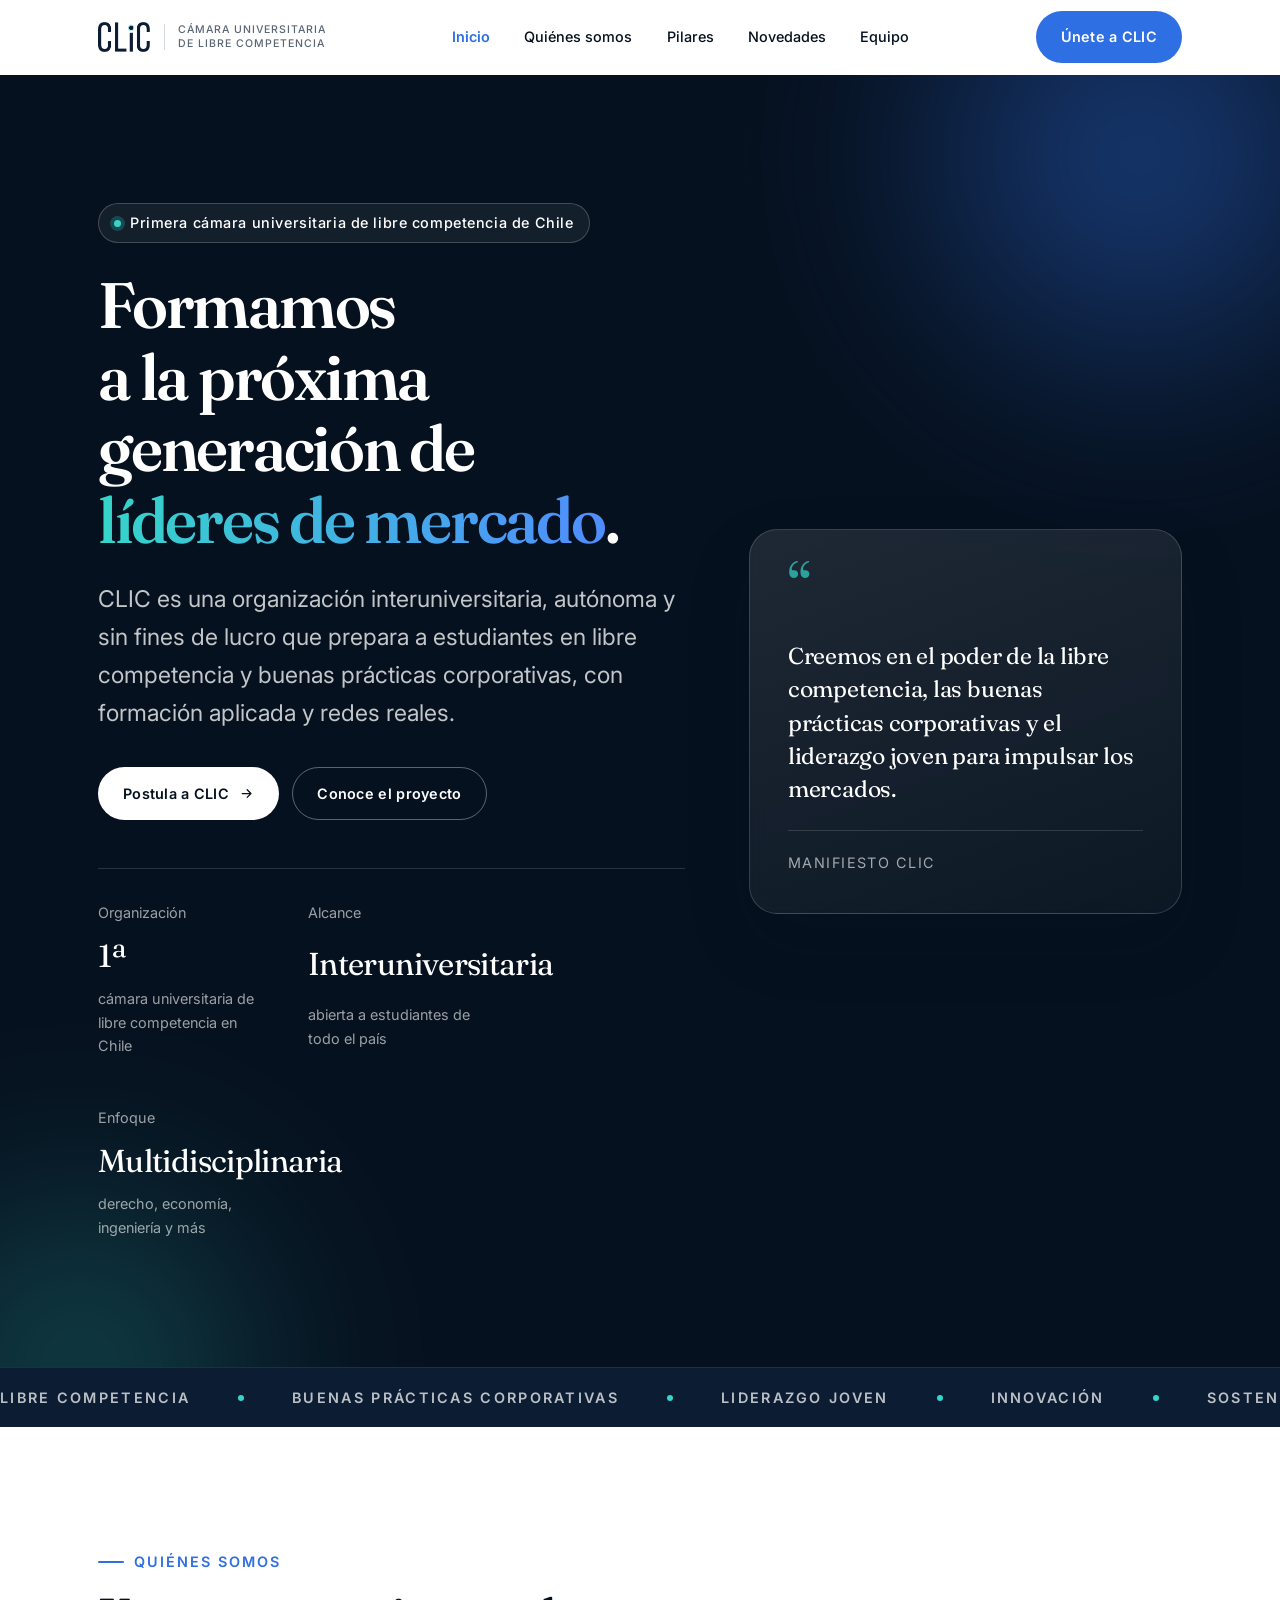
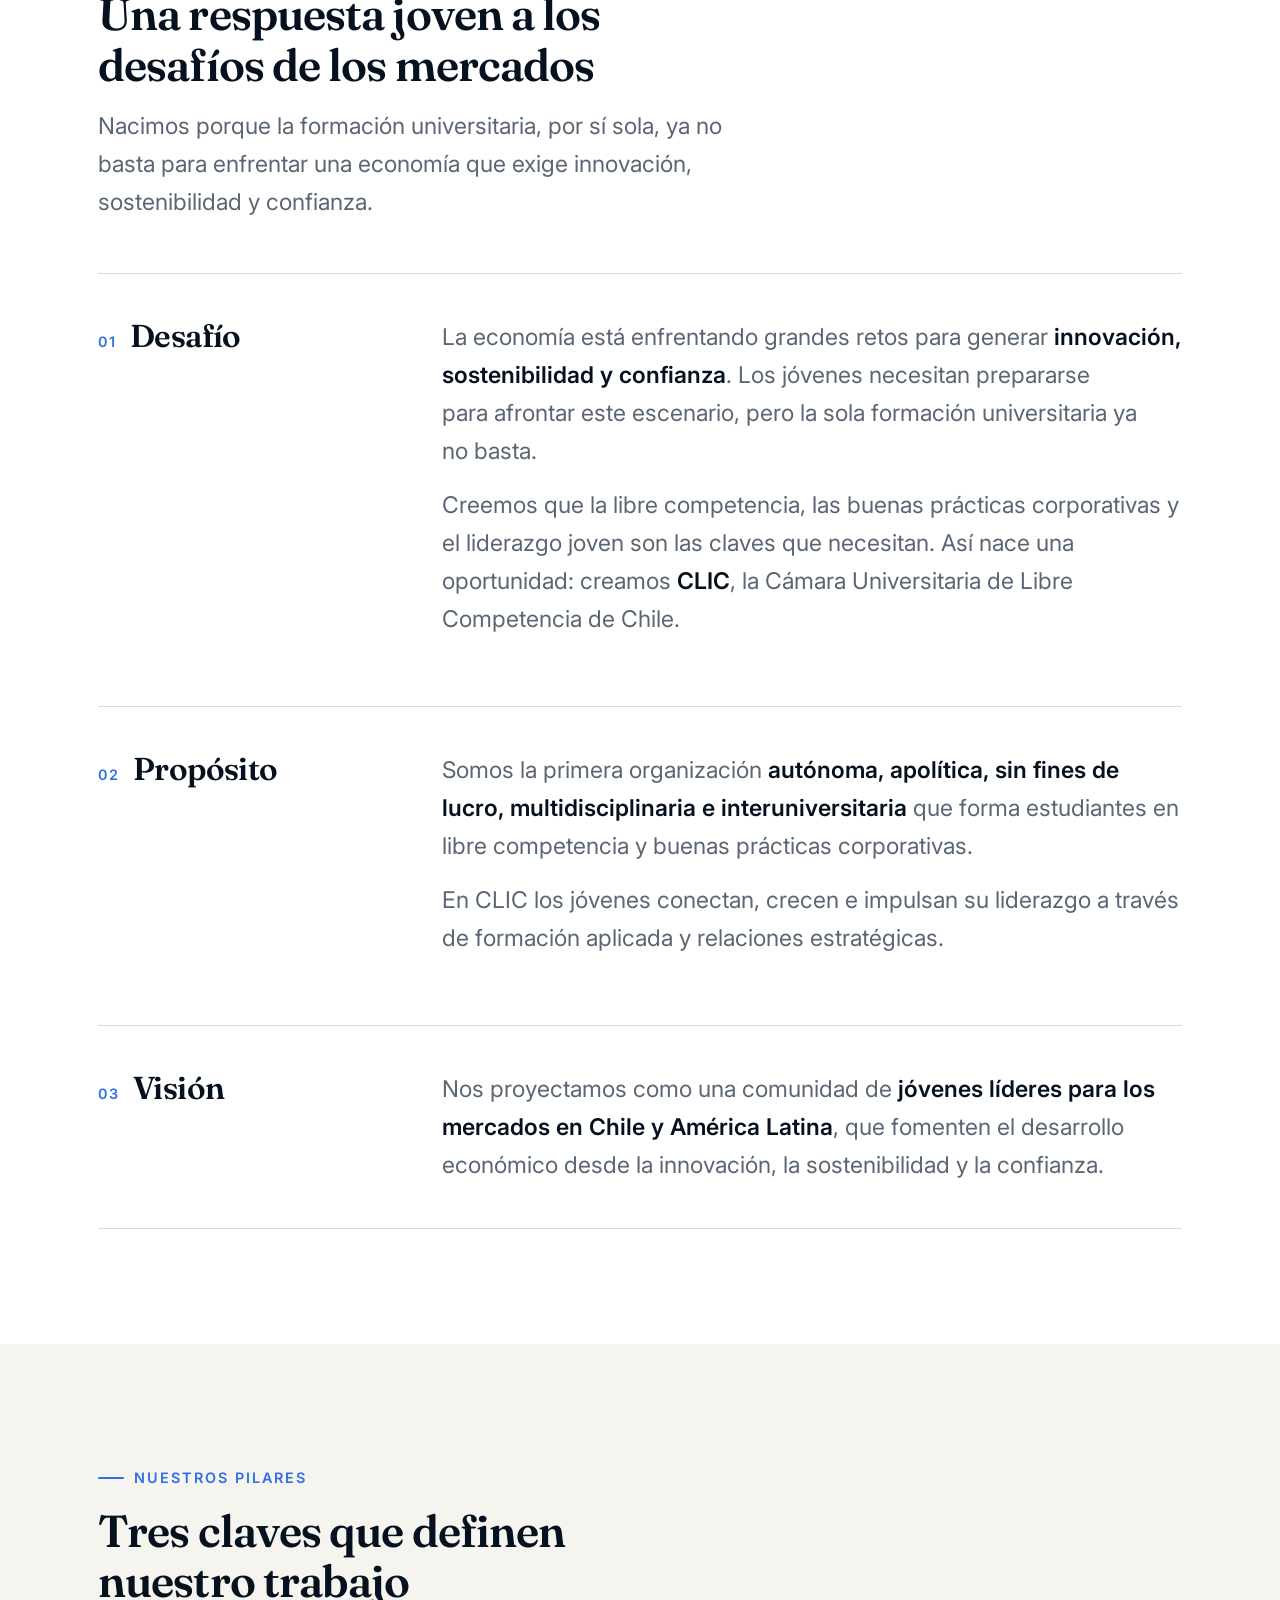
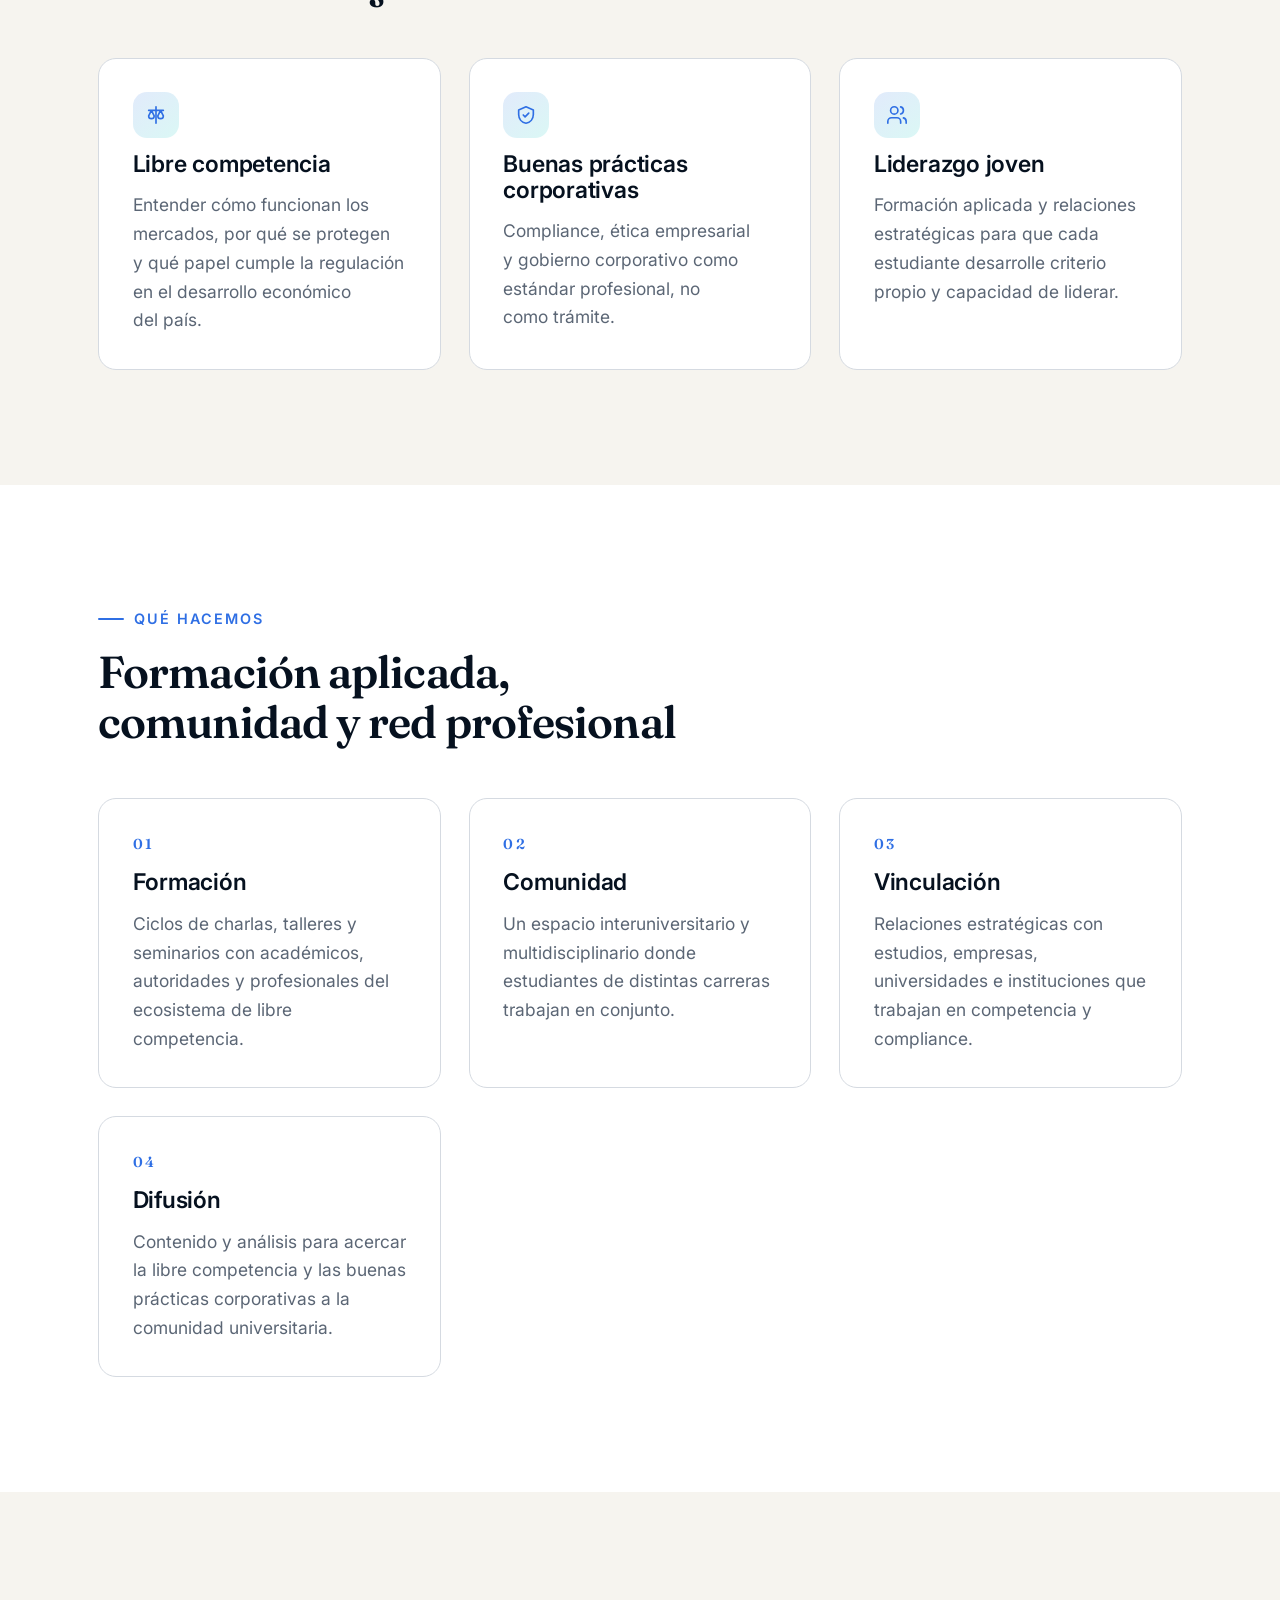
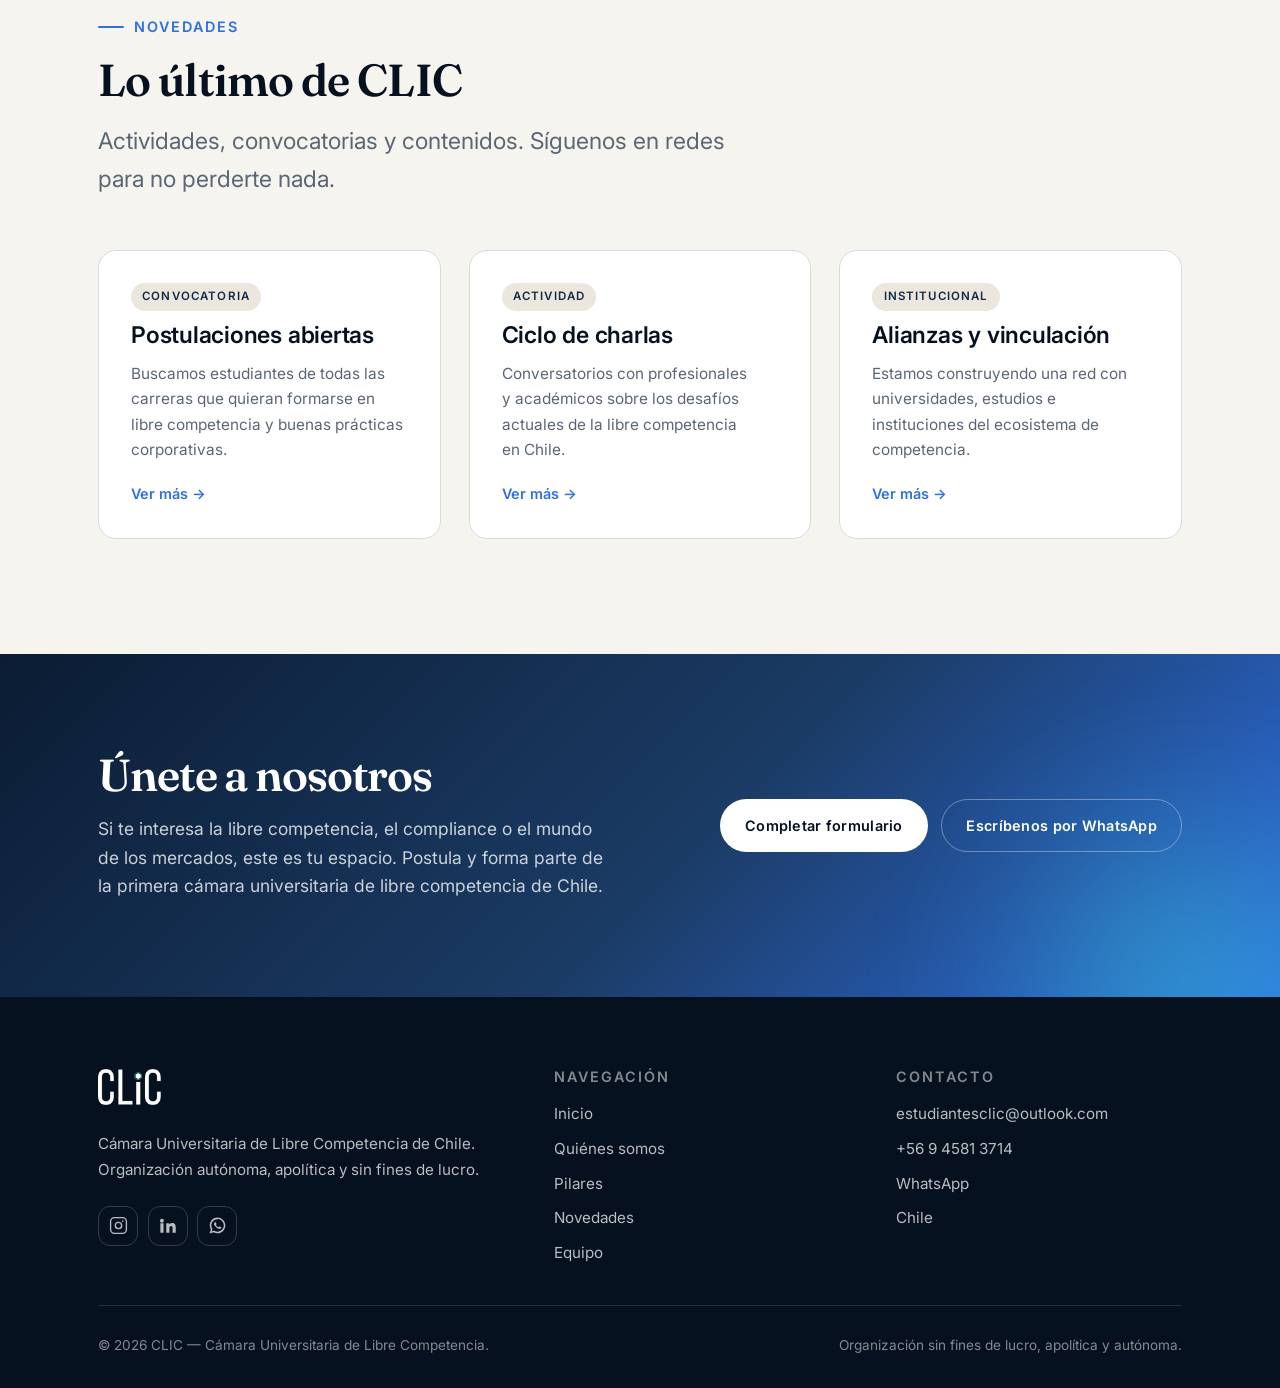
==== index.html @ ce96f9f8 "feat: integrar el logotipo de CLIC en el sitio - logo oscuro en el header y logo blanco en el pie de" ====
<!DOCTYPE html>
<html lang="es-CL">
<head>
  <meta charset="UTF-8" />
  <meta name="viewport" content="width=device-width, initial-scale=1" />
  <title>CLIC — Cámara Universitaria de Libre Competencia de Chile</title>

  <meta name="description" content="CLIC es la primera organización universitaria autónoma, apolítica y sin fines de lucro que forma estudiantes en libre competencia y buenas prácticas corporativas en Chile." />
  <meta name="author" content="CLIC — Cámara Universitaria de Libre Competencia" />
  <meta name="theme-color" content="#06111f" />
  <link rel="canonical" href="https://clic-chile.cl/" />

  <!-- Open Graph -->
  <meta property="og:type" content="website" />
  <meta property="og:locale" content="es_CL" />
  <meta property="og:site_name" content="CLIC" />
  <meta property="og:title" content="CLIC — Cámara Universitaria de Libre Competencia de Chile" />
  <meta property="og:description" content="Formamos jóvenes líderes en libre competencia y buenas prácticas corporativas." />
  <meta property="og:url" content="https://clic-chile.cl/" />
  <meta property="og:image" content="https://mrciro2002-droid.github.io/clic-web/assets/img/og-image.png" />
  <meta property="og:image:width" content="1200" />
  <meta property="og:image:height" content="630" />
  <meta property="og:image:alt" content="CLIC — Cámara Universitaria de Libre Competencia" />
  <meta name="twitter:card" content="summary_large_image" />

  <link rel="icon" href="assets/img/favicon.ico" sizes="48x48" />
  <link rel="icon" href="assets/img/favicon.png" type="image/png" sizes="64x64" />
  <link rel="apple-touch-icon" href="assets/img/apple-touch-icon.png" />

  <link rel="preconnect" href="https://fonts.googleapis.com" />
  <link rel="preconnect" href="https://fonts.gstatic.com" crossorigin />
  <link href="https://fonts.googleapis.com/css2?family=Fraunces:opsz,wght@9..144,400;9..144,600;9..144,700&family=Inter:wght@400;500;600;700&display=swap" rel="stylesheet" />

  <link rel="stylesheet" href="assets/css/styles.css" />

  <script type="application/ld+json">
  {
    "@context": "https://schema.org",
    "@type": "Organization",
    "name": "CLIC — Cámara Universitaria de Libre Competencia",
    "alternateName": "CLIC Chile",
    "description": "Organización autónoma, apolítica, sin fines de lucro, multidisciplinaria e interuniversitaria que forma estudiantes en libre competencia y buenas prácticas corporativas.",
    "email": "estudiantesclic@outlook.com",
    "telephone": "+56945813714",
    "areaServed": "CL",
    "sameAs": [
      "https://www.instagram.com/clic.cl",
      "https://www.linkedin.com/company/estudiantesclic/"
    ]
  }
  </script>
</head>

<body>
  <a class="skip-link" href="#main">Saltar al contenido principal</a>

  <!-- ===================== ENCABEZADO ===================== -->
  <header class="site-header" id="site-header">
    <div class="wrap site-header__inner">
      <a class="brand" href="index.html" aria-label="CLIC — inicio">
        <img class="brand__logo" src="assets/img/logo-oscuro.png" alt="CLIC"
             width="408" height="234" />
        <span class="brand__rule" aria-hidden="true"></span>
        <span class="brand__tag">Cámara Universitaria<br />de Libre Competencia</span>
      </a>

      <button class="nav-toggle" id="nav-toggle" type="button"
              aria-expanded="false" aria-controls="primary-nav" aria-label="Abrir menú">
        <span></span>
      </button>

      <nav class="nav" id="primary-nav" aria-label="Navegación principal">
        <a href="index.html" aria-current="page">Inicio</a>
        <a href="#proposito">Quiénes somos</a>
        <a href="#pilares">Pilares</a>
        <a href="#novedades">Novedades</a>
        <a href="equipo.html">Equipo</a>
        <a class="btn btn--accent" href="#unete">Únete a CLIC</a>
      </nav>

      <a class="btn btn--accent header__cta" href="#unete">Únete a CLIC</a>
    </div>
  </header>

  <main id="main">

    <!-- ===================== HERO ===================== -->
    <section class="hero">
      <div class="wrap hero__grid">
        <div>
          <p class="hero__badge">
            <span class="dot" aria-hidden="true"></span>
            Primera cámara universitaria de libre competencia de Chile
          </p>

          <h1 class="hero__title">
            Formamos a la próxima generación de <em>líderes de mercado</em>.
          </h1>

          <p class="hero__text">
            CLIC es una organización interuniversitaria, autónoma y sin fines de lucro
            que prepara a estudiantes en libre competencia y buenas prácticas
            corporativas, con formación aplicada y redes reales.
          </p>

          <div class="hero__actions">
            <a class="btn btn--light" href="#unete">
              Postula a CLIC
              <svg viewBox="0 0 24 24" fill="none" stroke="currentColor" stroke-width="2"
                   stroke-linecap="round" stroke-linejoin="round" aria-hidden="true">
                <path d="M5 12h14M13 6l6 6-6 6" />
              </svg>
            </a>
            <a class="btn btn--outline-light" href="#proposito">Conoce el proyecto</a>
          </div>

          <dl class="hero__stats">
            <div class="stat">
              <dt class="stat__label">Organización</dt>
              <dd class="stat__num">1ª</dd>
              <dd class="stat__label">cámara universitaria de libre competencia en Chile</dd>
            </div>
            <div class="stat">
              <dt class="stat__label">Alcance</dt>
              <dd class="stat__num">Inter&shy;universitaria</dd>
              <dd class="stat__label">abierta a estudiantes de todo el país</dd>
            </div>
            <div class="stat">
              <dt class="stat__label">Enfoque</dt>
              <dd class="stat__num">Multi&shy;disciplinaria</dd>
              <dd class="stat__label">derecho, economía, ingeniería y más</dd>
            </div>
          </dl>
        </div>

        <figure class="quote-card reveal">
          <span class="quote-card__mark" aria-hidden="true">&ldquo;</span>
          <blockquote>
            Creemos en el poder de la libre competencia, las buenas prácticas
            corporativas y el liderazgo joven para impulsar los mercados.
          </blockquote>
          <figcaption>Manifiesto CLIC</figcaption>
        </figure>
      </div>
    </section>

    <!-- ===================== MARQUESINA ===================== -->
    <div class="marquee" aria-hidden="true">
      <div class="marquee__track">
        <span>Libre competencia</span><span>Buenas prácticas corporativas</span>
        <span>Liderazgo joven</span><span>Innovación</span>
        <span>Sostenibilidad</span><span>Confianza</span>
        <span>Libre competencia</span><span>Buenas prácticas corporativas</span>
        <span>Liderazgo joven</span><span>Innovación</span>
        <span>Sostenibilidad</span><span>Confianza</span>
      </div>
    </div>

    <!-- ===================== DESAFÍO / PROPÓSITO / VISIÓN ===================== -->
    <section class="section" id="proposito">
      <div class="wrap">
        <div class="section__head reveal">
          <p class="eyebrow">Quiénes somos</p>
          <h2 class="section__title">Una respuesta joven a los desafíos de los mercados</h2>
          <p class="lede">
            Nacimos porque la formación universitaria, por sí sola, ya no basta para
            enfrentar una economía que exige innovación, sostenibilidad y confianza.
          </p>
        </div>

        <div class="pillars">
          <article class="pillar reveal">
            <h3 class="pillar__label">
              <span class="pillar__num">01</span> Desafío
            </h3>
            <div class="pillar__body">
              <p>
                La economía está enfrentando grandes retos para generar
                <strong>innovación, sostenibilidad y confianza</strong>. Los jóvenes
                necesitan prepararse para afrontar este escenario, pero la sola
                formación universitaria ya no basta.
              </p>
              <p>
                Creemos que la libre competencia, las buenas prácticas corporativas
                y el liderazgo joven son las claves que necesitan. Así nace una
                oportunidad: creamos <strong>CLIC</strong>, la Cámara Universitaria
                de Libre Competencia de Chile.
              </p>
            </div>
          </article>

          <article class="pillar reveal">
            <h3 class="pillar__label">
              <span class="pillar__num">02</span> Propósito
            </h3>
            <div class="pillar__body">
              <p>
                Somos la primera organización <strong>autónoma, apolítica, sin fines
                de lucro, multidisciplinaria e interuniversitaria</strong> que forma
                estudiantes en libre competencia y buenas prácticas corporativas.
              </p>
              <p>
                En CLIC los jóvenes conectan, crecen e impulsan su liderazgo a través
                de formación aplicada y relaciones estratégicas.
              </p>
            </div>
          </article>

          <article class="pillar reveal">
            <h3 class="pillar__label">
              <span class="pillar__num">03</span> Visión
            </h3>
            <div class="pillar__body">
              <p>
                Nos proyectamos como una comunidad de <strong>jóvenes líderes para los
                mercados en Chile y América Latina</strong>, que fomenten el desarrollo
                económico desde la innovación, la sostenibilidad y la confianza.
              </p>
            </div>
          </article>
        </div>
      </div>
    </section>

    <!-- ===================== PILARES ===================== -->
    <section class="section section--alt" id="pilares">
      <div class="wrap">
        <div class="section__head reveal">
          <p class="eyebrow">Nuestros pilares</p>
          <h2 class="section__title">Tres claves que definen nuestro trabajo</h2>
        </div>

        <div class="grid">
          <article class="card reveal">
            <span class="card__icon" aria-hidden="true">
              <svg viewBox="0 0 24 24" fill="none" stroke="currentColor" stroke-width="1.8"
                   stroke-linecap="round" stroke-linejoin="round">
                <path d="M12 3v18M4 7h16M7 7l-3 6a3 3 0 0 0 6 0L7 7ZM17 7l-3 6a3 3 0 0 0 6 0l-3-6Z" />
              </svg>
            </span>
            <h3 class="card__title">Libre competencia</h3>
            <p>
              Entender cómo funcionan los mercados, por qué se protegen y qué papel
              cumple la regulación en el desarrollo económico del país.
            </p>
          </article>

          <article class="card reveal">
            <span class="card__icon" aria-hidden="true">
              <svg viewBox="0 0 24 24" fill="none" stroke="currentColor" stroke-width="1.8"
                   stroke-linecap="round" stroke-linejoin="round">
                <path d="M12 3 4 6.5v5c0 4.6 3.2 8.5 8 9.5 4.8-1 8-4.9 8-9.5v-5L12 3Z" />
                <path d="m9 12 2 2 4-4" />
              </svg>
            </span>
            <h3 class="card__title">Buenas prácticas corporativas</h3>
            <p>
              Compliance, ética empresarial y gobierno corporativo como estándar
              profesional, no como trámite.
            </p>
          </article>

          <article class="card reveal">
            <span class="card__icon" aria-hidden="true">
              <svg viewBox="0 0 24 24" fill="none" stroke="currentColor" stroke-width="1.8"
                   stroke-linecap="round" stroke-linejoin="round">
                <path d="M16 21v-2a4 4 0 0 0-4-4H6a4 4 0 0 0-4 4v2" />
                <circle cx="9" cy="7" r="4" />
                <path d="M22 21v-2a4 4 0 0 0-3-3.87M16 3.13a4 4 0 0 1 0 7.75" />
              </svg>
            </span>
            <h3 class="card__title">Liderazgo joven</h3>
            <p>
              Formación aplicada y relaciones estratégicas para que cada estudiante
              desarrolle criterio propio y capacidad de liderar.
            </p>
          </article>
        </div>
      </div>
    </section>

    <!-- ===================== QUÉ HACEMOS ===================== -->
    <section class="section" id="hacemos">
      <div class="wrap">
        <div class="section__head reveal">
          <p class="eyebrow">Qué hacemos</p>
          <h2 class="section__title">Formación aplicada, comunidad y red profesional</h2>
        </div>

        <div class="grid">
          <article class="card reveal">
            <span class="card__index">01</span>
            <h3 class="card__title">Formación</h3>
            <p>
              Ciclos de charlas, talleres y seminarios con académicos, autoridades
              y profesionales del ecosistema de libre competencia.
            </p>
          </article>

          <article class="card reveal">
            <span class="card__index">02</span>
            <h3 class="card__title">Comunidad</h3>
            <p>
              Un espacio interuniversitario y multidisciplinario donde estudiantes
              de distintas carreras trabajan en conjunto.
            </p>
          </article>

          <article class="card reveal">
            <span class="card__index">03</span>
            <h3 class="card__title">Vinculación</h3>
            <p>
              Relaciones estratégicas con estudios, empresas, universidades e
              instituciones que trabajan en competencia y compliance.
            </p>
          </article>

          <article class="card reveal">
            <span class="card__index">04</span>
            <h3 class="card__title">Difusión</h3>
            <p>
              Contenido y análisis para acercar la libre competencia y las buenas
              prácticas corporativas a la comunidad universitaria.
            </p>
          </article>
        </div>
      </div>
    </section>

    <!-- ===================== NOVEDADES ===================== -->
    <section class="section section--alt" id="novedades">
      <div class="wrap">
        <div class="section__head reveal">
          <p class="eyebrow">Novedades</p>
          <h2 class="section__title">Lo último de CLIC</h2>
          <p class="lede">
            Actividades, convocatorias y contenidos. Síguenos en redes para no
            perderte nada.
          </p>
        </div>

        <!-- TODO: reemplazar estas tarjetas por las novedades reales de CLIC. -->
        <div class="grid">
          <a class="news-card reveal" href="https://www.instagram.com/clic.cl" target="_blank" rel="noopener noreferrer">
            <span class="news-card__tag">Convocatoria</span>
            <h3 class="news-card__title">Postulaciones abiertas</h3>
            <p>Buscamos estudiantes de todas las carreras que quieran formarse en libre competencia y buenas prácticas corporativas.</p>
            <span class="news-card__more">Ver más &rarr;</span>
          </a>

          <a class="news-card reveal" href="https://www.instagram.com/clic.cl" target="_blank" rel="noopener noreferrer">
            <span class="news-card__tag">Actividad</span>
            <h3 class="news-card__title">Ciclo de charlas</h3>
            <p>Conversatorios con profesionales y académicos sobre los desafíos actuales de la libre competencia en Chile.</p>
            <span class="news-card__more">Ver más &rarr;</span>
          </a>

          <a class="news-card reveal" href="https://www.linkedin.com/company/estudiantesclic/" target="_blank" rel="noopener noreferrer">
            <span class="news-card__tag">Institucional</span>
            <h3 class="news-card__title">Alianzas y vinculación</h3>
            <p>Estamos construyendo una red con universidades, estudios e instituciones del ecosistema de competencia.</p>
            <span class="news-card__more">Ver más &rarr;</span>
          </a>
        </div>
      </div>
    </section>

    <!-- ===================== CTA ===================== -->
    <section class="cta-band" id="unete">
      <div class="wrap cta-band__inner">
        <div>
          <h2 class="cta-band__title">Únete a nosotros</h2>
          <p>
            Si te interesa la libre competencia, el compliance o el mundo de los
            mercados, este es tu espacio. Postula y forma parte de la primera
            cámara universitaria de libre competencia de Chile.
          </p>
        </div>

        <div class="cta-band__actions">
          <!--
            TODO: reemplazar por el enlace PÚBLICO del formulario de Microsoft Forms
            (el que empieza con https://forms.office.com/r/... o /Pages/ResponsePage.aspx).
            El enlace actual del sitio antiguo apunta al editor del formulario.
          -->
          <a class="btn btn--light"
             href="https://forms.office.com/Pages/DesignPageV2.aspx?origin=NeoPortalPage&amp;subpage=design&amp;id=DQSIkWdsW0yxEjajBLZtrQAAAAAAAAAAAAMAAZMEEIZUOTBMWVU0N0JQR01LRzNLSk1VRE0xN1lGVy4u&amp;analysis=false"
             target="_blank" rel="noopener noreferrer">
            Completar formulario
          </a>
          <a class="btn btn--outline-light" href="https://wa.me/56945813714" target="_blank" rel="noopener noreferrer">
            Escríbenos por WhatsApp
          </a>
        </div>
      </div>
    </section>
  </main>

  <!-- ===================== PIE DE PÁGINA ===================== -->
  <footer class="site-footer">
    <div class="wrap">
      <div class="footer__grid">
        <div>
          <a class="brand" href="index.html">
            <img class="brand__logo" src="assets/img/logo-blanco.png" alt="CLIC"
                 width="408" height="234" loading="lazy" />
          </a>
          <p class="footer__about">
            Cámara Universitaria de Libre Competencia de Chile. Organización
            autónoma, apolítica y sin fines de lucro.
          </p>

          <div class="socials">
            <a href="https://www.instagram.com/clic.cl" target="_blank" rel="noopener noreferrer" aria-label="Instagram de CLIC">
              <svg viewBox="0 0 24 24" fill="none" stroke="currentColor" stroke-width="1.7"
                   stroke-linecap="round" stroke-linejoin="round" aria-hidden="true">
                <rect x="2" y="2" width="20" height="20" rx="5" />
                <circle cx="12" cy="12" r="4" />
                <circle cx="17.5" cy="6.5" r="1" fill="currentColor" stroke="none" />
              </svg>
            </a>
            <a href="https://www.linkedin.com/company/estudiantesclic/" target="_blank" rel="noopener noreferrer" aria-label="LinkedIn de CLIC">
              <svg viewBox="0 0 24 24" fill="currentColor" aria-hidden="true">
                <path d="M4.98 3.5a2.5 2.5 0 1 1 0 5 2.5 2.5 0 0 1 0-5ZM3 9h4v12H3V9Zm7 0h3.8v1.7h.05c.53-.95 1.83-1.95 3.77-1.95 4.03 0 4.78 2.6 4.78 5.98V21h-4v-5.5c0-1.31-.02-3-1.85-3-1.86 0-2.14 1.42-2.14 2.9V21h-4V9Z" />
              </svg>
            </a>
            <a href="https://wa.me/56945813714" target="_blank" rel="noopener noreferrer" aria-label="WhatsApp de CLIC">
              <svg viewBox="0 0 24 24" fill="currentColor" aria-hidden="true">
                <path d="M12.04 2C6.6 2 2.2 6.4 2.2 11.84c0 1.9.5 3.68 1.38 5.22L2 22l5.06-1.52a9.8 9.8 0 0 0 4.98 1.34h.01c5.43 0 9.84-4.4 9.84-9.84 0-2.63-1.02-5.1-2.88-6.96A9.76 9.76 0 0 0 12.04 2Zm0 1.9c2.12 0 4.1.83 5.6 2.33a7.86 7.86 0 0 1 2.32 5.6c0 4.38-3.55 7.94-7.93 7.94a7.9 7.9 0 0 1-4.04-1.11l-.29-.17-2.99.9.9-2.92-.19-.3a7.86 7.86 0 0 1-1.21-4.2c0-4.38 3.56-7.94 7.94-7.94Zm-3 3.9c-.15 0-.4.06-.6.28-.21.22-.8.78-.8 1.9s.82 2.2.93 2.36c.12.15 1.6 2.44 3.87 3.42.54.24.96.38 1.29.48.54.18 1.03.15 1.42.09.44-.06 1.34-.55 1.53-1.08.19-.53.19-.98.13-1.08-.06-.09-.21-.15-.44-.27-.23-.11-1.34-.66-1.55-.74-.21-.07-.36-.11-.51.12-.15.22-.58.73-.71.88-.13.15-.26.17-.49.06-.23-.12-.96-.36-1.83-1.13-.68-.6-1.13-1.35-1.27-1.57-.13-.23-.01-.35.1-.46.11-.1.23-.27.35-.4.11-.14.15-.23.23-.39.08-.15.04-.28-.02-.4-.06-.11-.5-1.23-.7-1.68-.18-.44-.36-.38-.5-.39h-.43Z" />
              </svg>
            </a>
          </div>
        </div>

        <div>
          <h2 class="footer__title">Navegación</h2>
          <ul class="footer__list">
            <li><a href="index.html">Inicio</a></li>
            <li><a href="index.html#proposito">Quiénes somos</a></li>
            <li><a href="index.html#pilares">Pilares</a></li>
            <li><a href="index.html#novedades">Novedades</a></li>
            <li><a href="equipo.html">Equipo</a></li>
          </ul>
        </div>

        <div>
          <h2 class="footer__title">Contacto</h2>
          <ul class="footer__list">
            <li><a href="mailto:estudiantesclic@outlook.com">estudiantesclic@outlook.com</a></li>
            <li><a href="tel:+56945813714">+56 9 4581 3714</a></li>
            <li><a href="https://wa.me/56945813714" target="_blank" rel="noopener noreferrer">WhatsApp</a></li>
            <li>Chile</li>
          </ul>
        </div>
      </div>

      <div class="footer__bottom">
        <p>&copy; <span id="year">2026</span> CLIC — Cámara Universitaria de Libre Competencia.</p>
        <p>Organización sin fines de lucro, apolítica y autónoma.</p>
      </div>
    </div>
  </footer>

  <script src="assets/js/main.js" defer></script>
</body>
</html>
---- assets/css/styles.css ----
/* ==========================================================================
   CLIC — Cámara Universitaria de Libre Competencia
   Hoja de estilos principal
   ========================================================================== */

/* --------------------------------------------------------------------------
   1. Tokens de diseño
   -------------------------------------------------------------------------- */
:root {
  /* Color */
  --navy-900: #06111f;
  --navy-800: #0b1c33;
  --navy-700: #122a4a;
  --navy-600: #1b3c66;
  --blue-500: #2f6fe4;
  --blue-400: #4f8cff;
  --cyan-400: #35d6c8;
  --sand-100: #f6f4ef;
  --sand-200: #ece7dc;
  --white: #ffffff;
  --grey-600: #5b6675;
  --grey-300: #d5dae1;

  --bg: var(--white);
  --bg-alt: var(--sand-100);
  --ink: var(--navy-900);
  --ink-soft: var(--grey-600);
  --accent: var(--blue-500);
  --accent-soft: var(--cyan-400);
  --line: var(--grey-300);

  /* Tipografía */
  --font-display: "Fraunces", "Georgia", "Times New Roman", serif;
  --font-body: "Inter", system-ui, -apple-system, "Segoe UI", Roboto, sans-serif;

  --step--1: clamp(0.82rem, 0.79rem + 0.15vw, 0.9rem);
  --step-0: clamp(1rem, 0.96rem + 0.2vw, 1.09rem);
  --step-1: clamp(1.2rem, 1.12rem + 0.4vw, 1.45rem);
  --step-2: clamp(1.5rem, 1.34rem + 0.8vw, 2rem);
  --step-3: clamp(1.9rem, 1.6rem + 1.5vw, 2.9rem);
  --step-4: clamp(2.4rem, 1.85rem + 2.7vw, 4.4rem);

  /* Espaciado y forma */
  --gutter: clamp(1.25rem, 4vw, 3rem);
  --max-width: 1180px;
  --radius-sm: 10px;
  --radius: 18px;
  --radius-lg: 28px;

  --shadow-sm: 0 1px 2px rgba(6, 17, 31, 0.06), 0 4px 12px rgba(6, 17, 31, 0.05);
  --shadow-md: 0 12px 32px rgba(6, 17, 31, 0.1);
  --shadow-lg: 0 28px 64px rgba(6, 17, 31, 0.16);

  --ease: cubic-bezier(0.2, 0.7, 0.3, 1);
}

/* --------------------------------------------------------------------------
   2. Reset moderno
   -------------------------------------------------------------------------- */
*,
*::before,
*::after { box-sizing: border-box; }

* { margin: 0; }

html {
  -webkit-text-size-adjust: 100%;
  scroll-behavior: smooth;
  scroll-padding-top: 6rem;
}

body {
  font-family: var(--font-body);
  font-size: var(--step-0);
  line-height: 1.65;
  color: var(--ink);
  background: var(--bg);
  -webkit-font-smoothing: antialiased;
  text-rendering: optimizeLegibility;
  overflow-x: hidden;
}

img, svg, picture { display: block; max-width: 100%; height: auto; }
input, button, textarea, select { font: inherit; color: inherit; }
h1, h2, h3, h4 { line-height: 1.12; text-wrap: balance; font-weight: 600; }
p { text-wrap: pretty; }
a { color: inherit; }

:focus-visible {
  outline: 3px solid var(--accent-soft);
  outline-offset: 3px;
  border-radius: 4px;
}

@media (prefers-reduced-motion: reduce) {
  html { scroll-behavior: auto; }
  *, *::before, *::after {
    animation-duration: 0.001ms !important;
    animation-iteration-count: 1 !important;
    transition-duration: 0.001ms !important;
  }
}

/* --------------------------------------------------------------------------
   3. Utilidades de layout
   -------------------------------------------------------------------------- */
.wrap {
  width: 100%;
  max-width: var(--max-width);
  margin-inline: auto;
  padding-inline: var(--gutter);
}

.section { padding-block: clamp(4rem, 9vw, 8rem); }
.section--tight { padding-block: clamp(3rem, 6vw, 5rem); }
.section--alt { background: var(--bg-alt); }

.section__head { max-width: 60ch; margin-bottom: clamp(2rem, 4vw, 3.5rem); }

.eyebrow {
  display: inline-flex;
  align-items: center;
  gap: 0.6rem;
  font-size: var(--step--1);
  font-weight: 600;
  letter-spacing: 0.14em;
  text-transform: uppercase;
  color: var(--accent);
  margin-bottom: 1rem;
}

.eyebrow::before {
  content: "";
  width: 26px;
  height: 2px;
  background: currentColor;
  border-radius: 2px;
}

.section__title {
  font-family: var(--font-display);
  font-size: var(--step-3);
  font-weight: 600;
  letter-spacing: -0.02em;
}

.lede {
  font-size: var(--step-1);
  color: var(--ink-soft);
  margin-top: 1.1rem;
}

.skip-link {
  position: absolute;
  left: 1rem;
  top: -100px;
  z-index: 999;
  padding: 0.75rem 1.25rem;
  background: var(--navy-800);
  color: var(--white);
  border-radius: var(--radius-sm);
  text-decoration: none;
  transition: top 0.2s var(--ease);
}
.skip-link:focus { top: 1rem; }

.visually-hidden {
  position: absolute !important;
  width: 1px; height: 1px;
  padding: 0; margin: -1px;
  overflow: hidden;
  clip: rect(0 0 0 0);
  white-space: nowrap;
  border: 0;
}

/* --------------------------------------------------------------------------
   4. Botones
   -------------------------------------------------------------------------- */
.btn {
  --btn-bg: var(--navy-800);
  --btn-fg: var(--white);
  display: inline-flex;
  align-items: center;
  gap: 0.6rem;
  padding: 0.85rem 1.5rem;
  border: 1px solid transparent;
  border-radius: 999px;
  background: var(--btn-bg);
  color: var(--btn-fg);
  font-size: var(--step--1);
  font-weight: 600;
  letter-spacing: 0.02em;
  text-decoration: none;
  cursor: pointer;
  transition: transform 0.2s var(--ease), box-shadow 0.2s var(--ease),
              background-color 0.2s var(--ease), color 0.2s var(--ease);
}

.btn:hover { transform: translateY(-2px); box-shadow: var(--shadow-md); }
.btn:active { transform: translateY(0); }
.btn svg { width: 1.05em; height: 1.05em; }

.btn--accent { --btn-bg: var(--accent); }
.btn--ghost {
  --btn-bg: transparent;
  --btn-fg: var(--ink);
  border-color: var(--line);
}
.btn--ghost:hover { --btn-bg: var(--ink); --btn-fg: var(--white); border-color: var(--ink); }

.btn--light { --btn-bg: var(--white); --btn-fg: var(--navy-900); }
.btn--outline-light {
  --btn-bg: transparent;
  --btn-fg: var(--white);
  border-color: rgba(255, 255, 255, 0.35);
}
.btn--outline-light:hover { --btn-bg: rgba(255, 255, 255, 0.12); }

/* --------------------------------------------------------------------------
   5. Encabezado y navegación
   -------------------------------------------------------------------------- */
.site-header {
  position: sticky;
  top: 0;
  z-index: 100;
  background: rgba(255, 255, 255, 0.82);
  backdrop-filter: blur(14px);
  -webkit-backdrop-filter: blur(14px);
  border-bottom: 1px solid transparent;
  transition: border-color 0.3s var(--ease), box-shadow 0.3s var(--ease);
}

.site-header.is-stuck {
  border-bottom-color: var(--line);
  box-shadow: 0 6px 24px rgba(6, 17, 31, 0.06);
}

.site-header__inner {
  display: flex;
  align-items: center;
  justify-content: space-between;
  gap: 1.5rem;
  min-height: 74px;
}

.brand {
  display: inline-flex;
  align-items: center;
  gap: 0.85rem;
  text-decoration: none;
  font-weight: 700;
}

/* Logotipo: versión oscura en el header, versión blanca en el pie. */
.brand__logo {
  width: auto;
  height: 30px;
  transition: opacity 0.2s var(--ease);
}

.brand:hover .brand__logo { opacity: 0.82; }

.brand__rule {
  width: 1px;
  height: 26px;
  background: var(--line);
}

.brand__tag {
  font-size: 0.66rem;
  font-weight: 500;
  line-height: 1.35;
  letter-spacing: 0.09em;
  text-transform: uppercase;
  color: var(--ink-soft);
}

@media (max-width: 520px) {
  .brand__rule, .site-header .brand__tag { display: none; }
}

.nav { display: flex; align-items: center; gap: 0.35rem; }

.nav a {
  position: relative;
  padding: 0.5rem 0.9rem;
  border-radius: 999px;
  font-size: var(--step--1);
  font-weight: 500;
  text-decoration: none;
  color: var(--ink);
  transition: background-color 0.2s var(--ease), color 0.2s var(--ease);
}

.nav a:hover { background: var(--sand-200); }
.nav a[aria-current="page"] { color: var(--accent); font-weight: 600; }

/* El CTA vive fuera del nav en escritorio y dentro del menú en móvil. */
.header__cta { display: inline-flex; }

@media (min-width: 861px) {
  .nav > .btn { display: none; }
}

.nav-toggle {
  display: none;
  width: 44px;
  height: 44px;
  border: 1px solid var(--line);
  border-radius: 12px;
  background: var(--white);
  cursor: pointer;
  place-items: center;
}

.nav-toggle span {
  position: relative;
  display: block;
  width: 18px;
  height: 2px;
  background: var(--ink);
  border-radius: 2px;
  transition: transform 0.25s var(--ease), background-color 0.25s var(--ease);
}

.nav-toggle span::before,
.nav-toggle span::after {
  content: "";
  position: absolute;
  left: 0;
  width: 18px;
  height: 2px;
  background: var(--ink);
  border-radius: 2px;
  transition: transform 0.25s var(--ease);
}
.nav-toggle span::before { top: -6px; }
.nav-toggle span::after { top: 6px; }

.nav-toggle[aria-expanded="true"] span { background: transparent; }
.nav-toggle[aria-expanded="true"] span::before { transform: translateY(6px) rotate(45deg); }
.nav-toggle[aria-expanded="true"] span::after { transform: translateY(-6px) rotate(-45deg); }

@media (max-width: 860px) {
  .nav-toggle { display: grid; }
  .header__cta { display: none; }

  .nav {
    position: fixed;
    inset: 74px 0 auto;
    flex-direction: column;
    align-items: stretch;
    gap: 0.25rem;
    padding: 1rem var(--gutter) 1.75rem;
    background: var(--white);
    border-bottom: 1px solid var(--line);
    box-shadow: var(--shadow-md);
    transform: translateY(-120%);
    opacity: 0;
    visibility: hidden;
    transition: transform 0.32s var(--ease), opacity 0.2s var(--ease), visibility 0.32s;
  }

  .nav.is-open { transform: translateY(0); opacity: 1; visibility: visible; }
  .nav a { padding: 0.85rem 1rem; font-size: 1.05rem; }
  .nav .btn { justify-content: center; margin-top: 0.6rem; }
}

/* --------------------------------------------------------------------------
   6. Hero
   -------------------------------------------------------------------------- */
.hero {
  position: relative;
  isolation: isolate;
  overflow: hidden;
  background: var(--navy-900);
  color: var(--white);
  padding-block: clamp(4.5rem, 10vw, 8.5rem);
}

.hero::before,
.hero::after {
  content: "";
  position: absolute;
  border-radius: 50%;
  filter: blur(90px);
  z-index: -1;
  opacity: 0.55;
}

.hero::before {
  width: 620px; height: 620px;
  top: -230px; right: -170px;
  background: radial-gradient(circle, var(--blue-500), transparent 68%);
}

.hero::after {
  width: 520px; height: 520px;
  bottom: -260px; left: -180px;
  background: radial-gradient(circle, var(--cyan-400), transparent 68%);
  opacity: 0.32;
}

.hero__grid {
  display: grid;
  gap: clamp(2.5rem, 5vw, 4rem);
  grid-template-columns: minmax(0, 1.15fr) minmax(0, 0.85fr);
  align-items: center;
}

@media (max-width: 900px) {
  .hero__grid { grid-template-columns: 1fr; }
}

.hero__badge {
  display: inline-flex;
  align-items: center;
  gap: 0.55rem;
  padding: 0.45rem 0.95rem;
  border: 1px solid rgba(255, 255, 255, 0.2);
  border-radius: 999px;
  background: rgba(255, 255, 255, 0.06);
  font-size: var(--step--1);
  font-weight: 500;
  letter-spacing: 0.04em;
  margin-bottom: 1.6rem;
}

.hero__badge .dot {
  width: 7px; height: 7px;
  border-radius: 50%;
  background: var(--cyan-400);
  box-shadow: 0 0 0 4px rgba(53, 214, 200, 0.22);
}

.hero__title {
  font-family: var(--font-display);
  font-size: var(--step-4);
  font-weight: 600;
  letter-spacing: -0.035em;
}

.hero__title em {
  font-style: normal;
  background: linear-gradient(100deg, var(--cyan-400), var(--blue-400));
  -webkit-background-clip: text;
  background-clip: text;
  color: transparent;
}

.hero__text {
  max-width: 52ch;
  margin-top: 1.5rem;
  font-size: var(--step-1);
  color: rgba(255, 255, 255, 0.76);
}

.hero__actions { display: flex; flex-wrap: wrap; gap: 0.85rem; margin-top: 2.2rem; }

.hero__stats {
  display: flex;
  flex-wrap: wrap;
  gap: clamp(1.5rem, 4vw, 3rem);
  margin-top: 3rem;
  padding-top: 2rem;
  border-top: 1px solid rgba(255, 255, 255, 0.14);
}

.stat {
  display: grid;
  gap: 0.3rem;
  min-width: 150px;
}

.stat__num {
  font-family: var(--font-display);
  font-size: var(--step-2);
  letter-spacing: -0.02em;
  color: var(--white);
}

.stat__label {
  font-size: var(--step--1);
  color: rgba(255, 255, 255, 0.6);
  max-width: 18ch;
}

/* Tarjeta de cita */
.quote-card {
  position: relative;
  padding: clamp(1.75rem, 3vw, 2.5rem);
  border: 1px solid rgba(255, 255, 255, 0.16);
  border-radius: var(--radius-lg);
  background: linear-gradient(160deg, rgba(255, 255, 255, 0.1), rgba(255, 255, 255, 0.03));
  backdrop-filter: blur(8px);
  -webkit-backdrop-filter: blur(8px);
  box-shadow: var(--shadow-lg);
}

.quote-card__mark {
  font-family: var(--font-display);
  font-size: 4rem;
  line-height: 0.6;
  color: var(--cyan-400);
  opacity: 0.7;
}

.quote-card blockquote {
  margin: 1.25rem 0 0;
  font-family: var(--font-display);
  font-size: var(--step-1);
  line-height: 1.45;
  letter-spacing: -0.01em;
}

.quote-card figcaption {
  margin-top: 1.5rem;
  padding-top: 1.25rem;
  border-top: 1px solid rgba(255, 255, 255, 0.14);
  font-size: var(--step--1);
  letter-spacing: 0.1em;
  text-transform: uppercase;
  color: rgba(255, 255, 255, 0.62);
}

/* --------------------------------------------------------------------------
   7. Marquesina de pilares
   -------------------------------------------------------------------------- */
.marquee {
  overflow: hidden;
  padding-block: 1.1rem;
  background: var(--navy-800);
  color: rgba(255, 255, 255, 0.72);
  border-top: 1px solid rgba(255, 255, 255, 0.08);
}

.marquee__track {
  display: flex;
  gap: 3rem;
  width: max-content;
  animation: marquee 34s linear infinite;
  font-size: var(--step--1);
  font-weight: 600;
  letter-spacing: 0.16em;
  text-transform: uppercase;
  white-space: nowrap;
}

.marquee__track span { display: inline-flex; align-items: center; gap: 3rem; }
.marquee__track span::after {
  content: "";
  width: 6px; height: 6px;
  border-radius: 50%;
  background: var(--cyan-400);
}

.marquee:hover .marquee__track { animation-play-state: paused; }

@keyframes marquee {
  from { transform: translateX(0); }
  to { transform: translateX(-50%); }
}

/* --------------------------------------------------------------------------
   8. Tarjetas
   -------------------------------------------------------------------------- */
.grid {
  display: grid;
  gap: clamp(1.25rem, 2.5vw, 1.75rem);
  grid-template-columns: repeat(auto-fit, minmax(min(100%, 290px), 1fr));
}

.card {
  position: relative;
  display: flex;
  flex-direction: column;
  gap: 0.85rem;
  padding: clamp(1.5rem, 3vw, 2.1rem);
  border: 1px solid var(--line);
  border-radius: var(--radius);
  background: var(--white);
  transition: transform 0.28s var(--ease), box-shadow 0.28s var(--ease),
              border-color 0.28s var(--ease);
}

.card:hover {
  transform: translateY(-6px);
  border-color: transparent;
  box-shadow: var(--shadow-md);
}

.card__icon {
  display: grid;
  place-items: center;
  width: 46px; height: 46px;
  border-radius: 14px;
  background: linear-gradient(140deg, rgba(47, 111, 228, 0.14), rgba(53, 214, 200, 0.18));
  color: var(--accent);
}
.card__icon svg { width: 22px; height: 22px; }

.card__title { font-size: var(--step-1); font-weight: 600; letter-spacing: -0.01em; }
.card p { color: var(--ink-soft); }

.card__index {
  font-family: var(--font-display);
  font-size: var(--step--1);
  font-weight: 600;
  letter-spacing: 0.16em;
  color: var(--accent);
}

/* Bloques narrativos (Desafío / Propósito / Visión) */
.pillars { display: grid; gap: clamp(1rem, 2vw, 1.5rem); }

.pillar {
  display: grid;
  grid-template-columns: minmax(0, 0.4fr) minmax(0, 1fr);
  gap: clamp(1rem, 4vw, 3rem);
  padding-block: clamp(1.75rem, 4vw, 2.75rem);
  border-top: 1px solid var(--line);
}

.pillar:last-child { border-bottom: 1px solid var(--line); }

@media (max-width: 760px) {
  .pillar { grid-template-columns: 1fr; gap: 0.75rem; }
}

.pillar__label {
  display: flex;
  align-items: baseline;
  gap: 0.85rem;
  font-family: var(--font-display);
  font-size: var(--step-2);
  letter-spacing: -0.02em;
}

.pillar__num {
  font-family: var(--font-body);
  font-size: var(--step--1);
  font-weight: 600;
  letter-spacing: 0.12em;
  color: var(--accent);
}

.pillar__body { display: grid; gap: 1rem; color: var(--ink-soft); font-size: var(--step-1); }
.pillar__body strong { color: var(--ink); font-weight: 600; }

/* --------------------------------------------------------------------------
   9. Franja de llamada a la acción
   -------------------------------------------------------------------------- */
.cta-band {
  position: relative;
  isolation: isolate;
  overflow: hidden;
  padding-block: clamp(3.5rem, 8vw, 6rem);
  background: linear-gradient(135deg, var(--navy-800), var(--navy-600) 55%, var(--blue-500));
  color: var(--white);
}

.cta-band::after {
  content: "";
  position: absolute;
  inset: auto -10% -60% auto;
  width: 440px; height: 440px;
  border-radius: 50%;
  background: radial-gradient(circle, rgba(53, 214, 200, 0.5), transparent 68%);
  filter: blur(70px);
  z-index: -1;
}

.cta-band__inner {
  display: flex;
  flex-wrap: wrap;
  align-items: center;
  justify-content: space-between;
  gap: 2rem;
}

.cta-band__title {
  font-family: var(--font-display);
  font-size: var(--step-3);
  letter-spacing: -0.025em;
  max-width: 18ch;
}

.cta-band p { max-width: 46ch; margin-top: 0.9rem; color: rgba(255, 255, 255, 0.78); }
.cta-band__actions { display: flex; flex-wrap: wrap; gap: 0.85rem; }

/* --------------------------------------------------------------------------
   10. Novedades
   -------------------------------------------------------------------------- */
.news-card {
  display: flex;
  flex-direction: column;
  gap: 0.75rem;
  padding: clamp(1.5rem, 3vw, 2rem);
  border: 1px solid var(--line);
  border-radius: var(--radius);
  background: var(--white);
  text-decoration: none;
  transition: transform 0.28s var(--ease), box-shadow 0.28s var(--ease);
}

.news-card:hover { transform: translateY(-5px); box-shadow: var(--shadow-md); }

.news-card__tag {
  align-self: flex-start;
  padding: 0.3rem 0.7rem;
  border-radius: 999px;
  background: var(--sand-200);
  font-size: 0.72rem;
  font-weight: 600;
  letter-spacing: 0.1em;
  text-transform: uppercase;
  color: var(--navy-700);
}

.news-card__title { font-size: var(--step-1); letter-spacing: -0.01em; }
.news-card p { color: var(--ink-soft); font-size: 0.96rem; }

.news-card__more {
  margin-top: auto;
  padding-top: 0.5rem;
  font-size: var(--step--1);
  font-weight: 600;
  color: var(--accent);
}

/* --------------------------------------------------------------------------
   11. Equipo
   -------------------------------------------------------------------------- */
.team-grid {
  display: grid;
  gap: clamp(1.25rem, 2.5vw, 2rem);
  grid-template-columns: repeat(auto-fit, minmax(min(100%, 250px), 1fr));
}

.member {
  display: flex;
  flex-direction: column;
  gap: 0.35rem;
  padding: clamp(1.5rem, 3vw, 2rem);
  border: 1px solid var(--line);
  border-radius: var(--radius);
  background: var(--white);
  transition: transform 0.28s var(--ease), box-shadow 0.28s var(--ease);
}

.member:hover { transform: translateY(-6px); box-shadow: var(--shadow-md); }

.member__avatar {
  display: grid;
  place-items: center;
  width: 74px; height: 74px;
  margin-bottom: 1.1rem;
  border-radius: 22px;
  background: linear-gradient(140deg, var(--navy-800), var(--blue-500));
  color: var(--white);
  font-family: var(--font-display);
  font-size: 1.5rem;
  letter-spacing: 0.01em;
}

.member__name { font-size: var(--step-1); letter-spacing: -0.01em; }

.member__role {
  font-size: var(--step--1);
  font-weight: 600;
  letter-spacing: 0.1em;
  text-transform: uppercase;
  color: var(--accent);
}

.member__link {
  display: inline-flex;
  align-items: center;
  gap: 0.45rem;
  margin-top: 1.1rem;
  font-size: var(--step--1);
  font-weight: 600;
  text-decoration: none;
  color: var(--ink-soft);
  transition: color 0.2s var(--ease);
}

.member__link:hover { color: var(--accent); }
.member__link svg { width: 17px; height: 17px; }

/* --------------------------------------------------------------------------
   12. Pie de página
   -------------------------------------------------------------------------- */
.site-footer {
  padding-block: clamp(3rem, 6vw, 4.5rem) 2rem;
  background: var(--navy-900);
  color: rgba(255, 255, 255, 0.72);
}

.site-footer a { color: inherit; text-decoration: none; }
.site-footer a:hover { color: var(--white); }

.footer__grid {
  display: grid;
  gap: clamp(2rem, 5vw, 3.5rem);
  grid-template-columns: minmax(0, 1.4fr) repeat(auto-fit, minmax(150px, 1fr));
  padding-bottom: 2.5rem;
  border-bottom: 1px solid rgba(255, 255, 255, 0.12);
}

.footer__about { max-width: 40ch; margin-top: 1.1rem; font-size: 0.95rem; }
.site-footer .brand__logo { height: 36px; }
.site-footer .brand__rule { background: rgba(255, 255, 255, 0.2); }
.site-footer .brand__tag { color: rgba(255, 255, 255, 0.55); }

.footer__title {
  margin-bottom: 1rem;
  font-size: var(--step--1);
  font-weight: 600;
  letter-spacing: 0.14em;
  text-transform: uppercase;
  color: rgba(255, 255, 255, 0.5);
}

.footer__list { display: grid; gap: 0.6rem; padding: 0; margin: 0; list-style: none; font-size: 0.95rem; }

.socials { display: flex; gap: 0.6rem; margin-top: 1.5rem; }

.socials a {
  display: grid;
  place-items: center;
  width: 40px; height: 40px;
  border: 1px solid rgba(255, 255, 255, 0.18);
  border-radius: 12px;
  transition: background-color 0.2s var(--ease), transform 0.2s var(--ease);
}

.socials a:hover { background: rgba(255, 255, 255, 0.12); transform: translateY(-2px); }
.socials svg { width: 19px; height: 19px; }

.footer__bottom {
  display: flex;
  flex-wrap: wrap;
  gap: 1rem;
  justify-content: space-between;
  padding-top: 1.75rem;
  font-size: 0.85rem;
  color: rgba(255, 255, 255, 0.5);
}

/* --------------------------------------------------------------------------
   13. Animaciones al hacer scroll
   -------------------------------------------------------------------------- */
.reveal {
  opacity: 0;
  transform: translateY(22px);
  transition: opacity 0.7s var(--ease), transform 0.7s var(--ease);
}

.reveal.is-visible { opacity: 1; transform: none; }

@media (prefers-reduced-motion: reduce) {
  .reveal { opacity: 1; transform: none; }
}
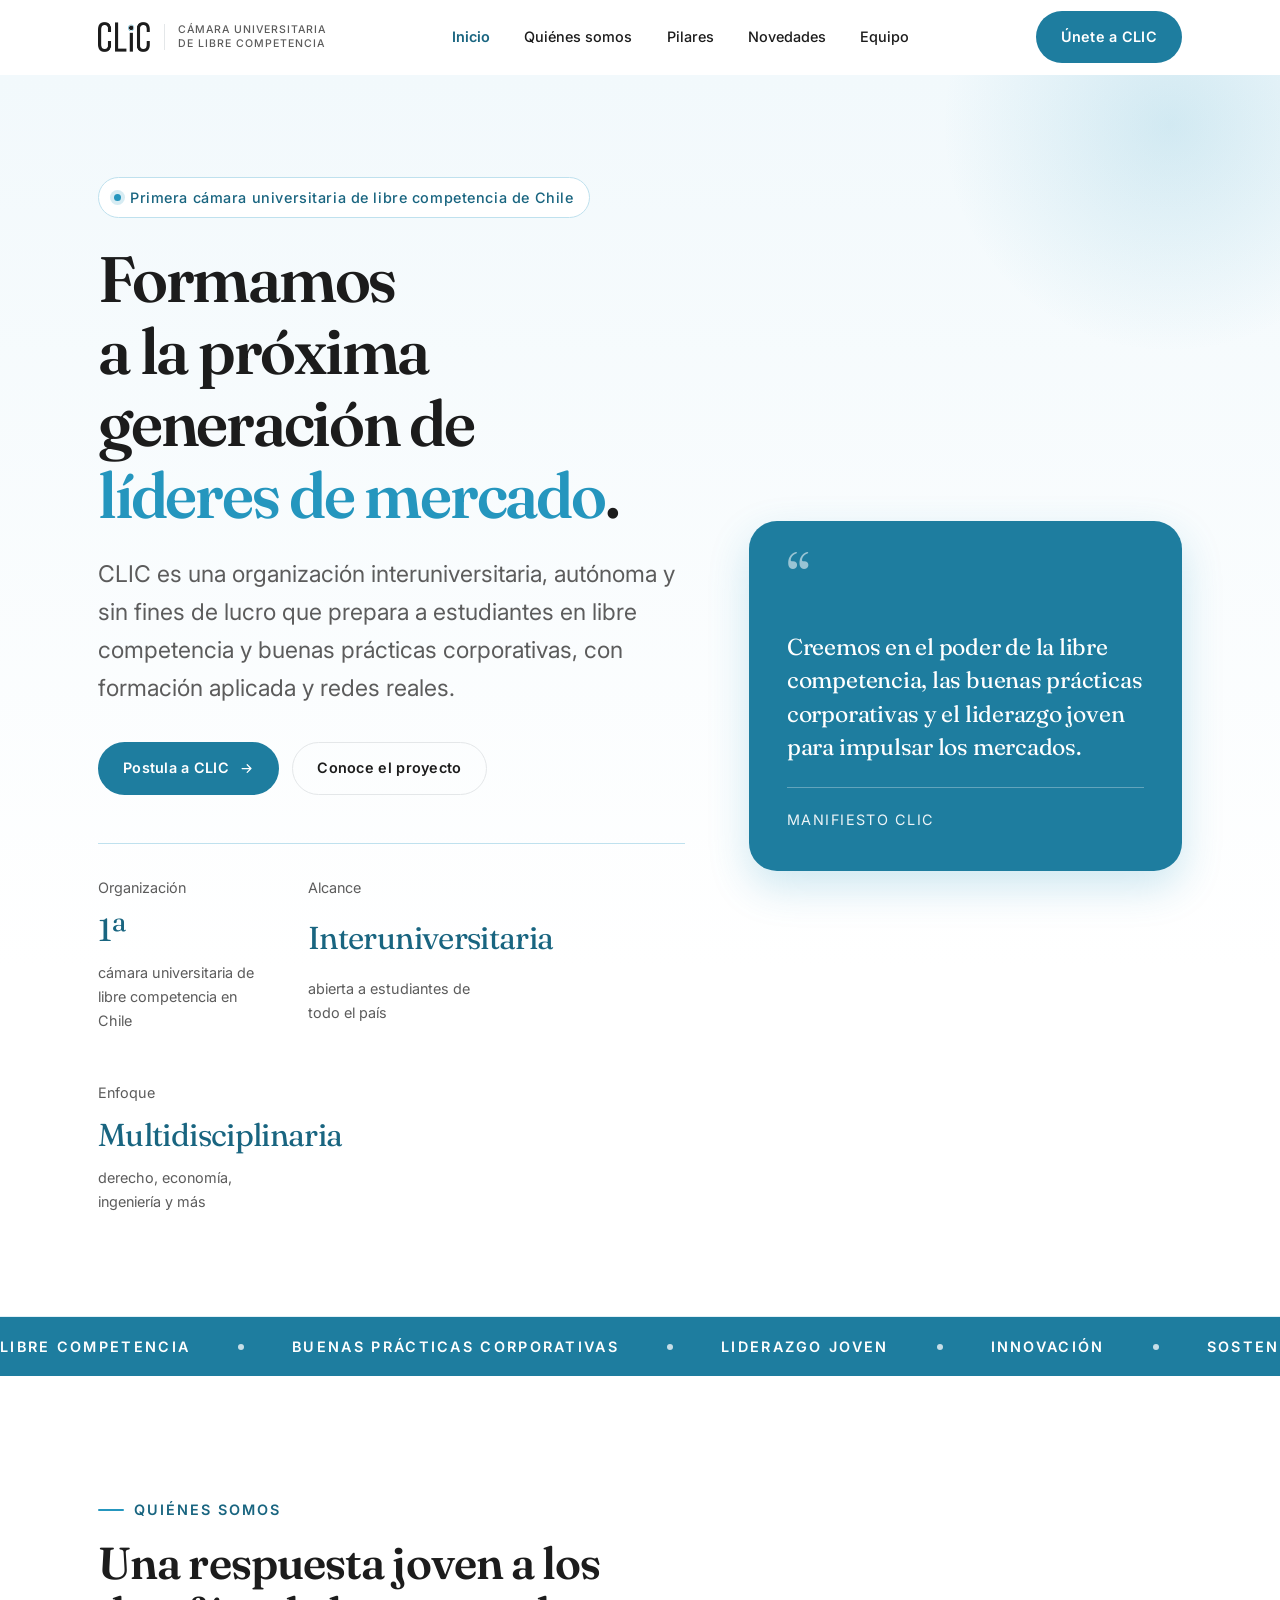
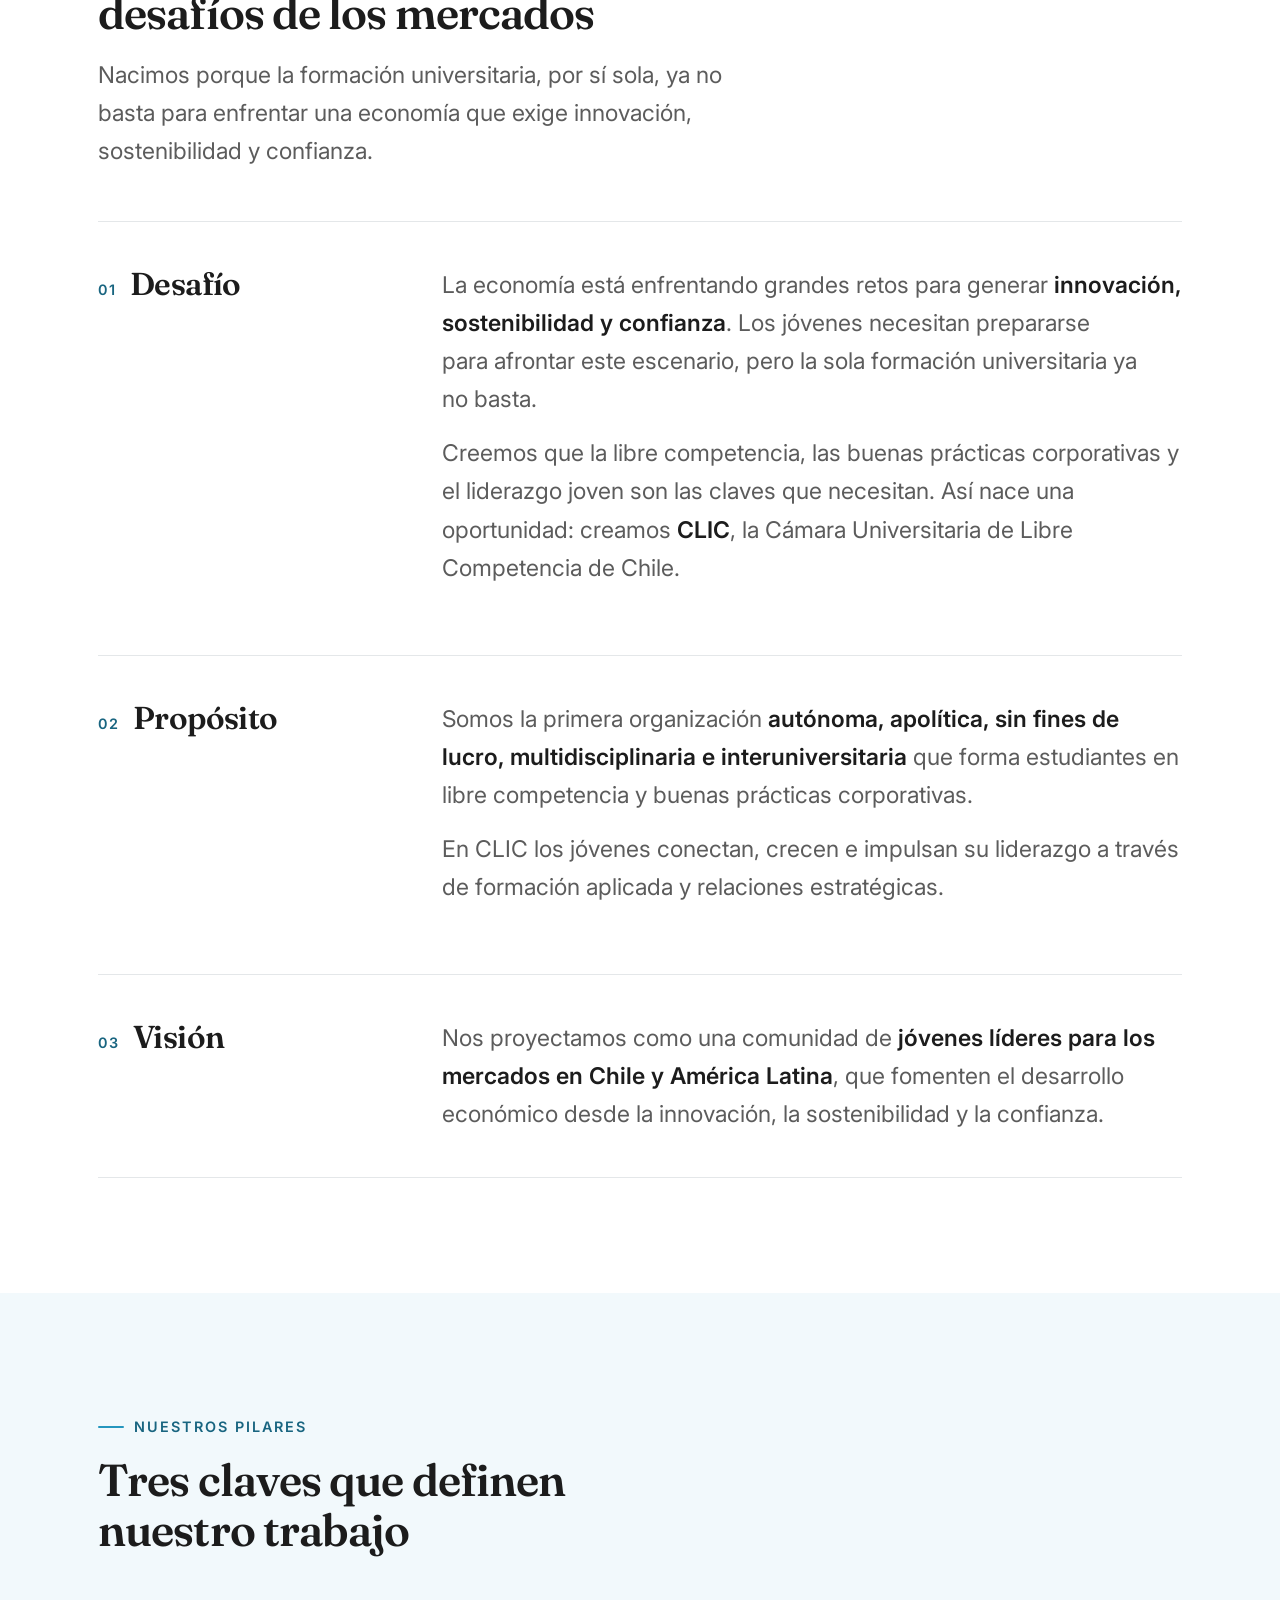
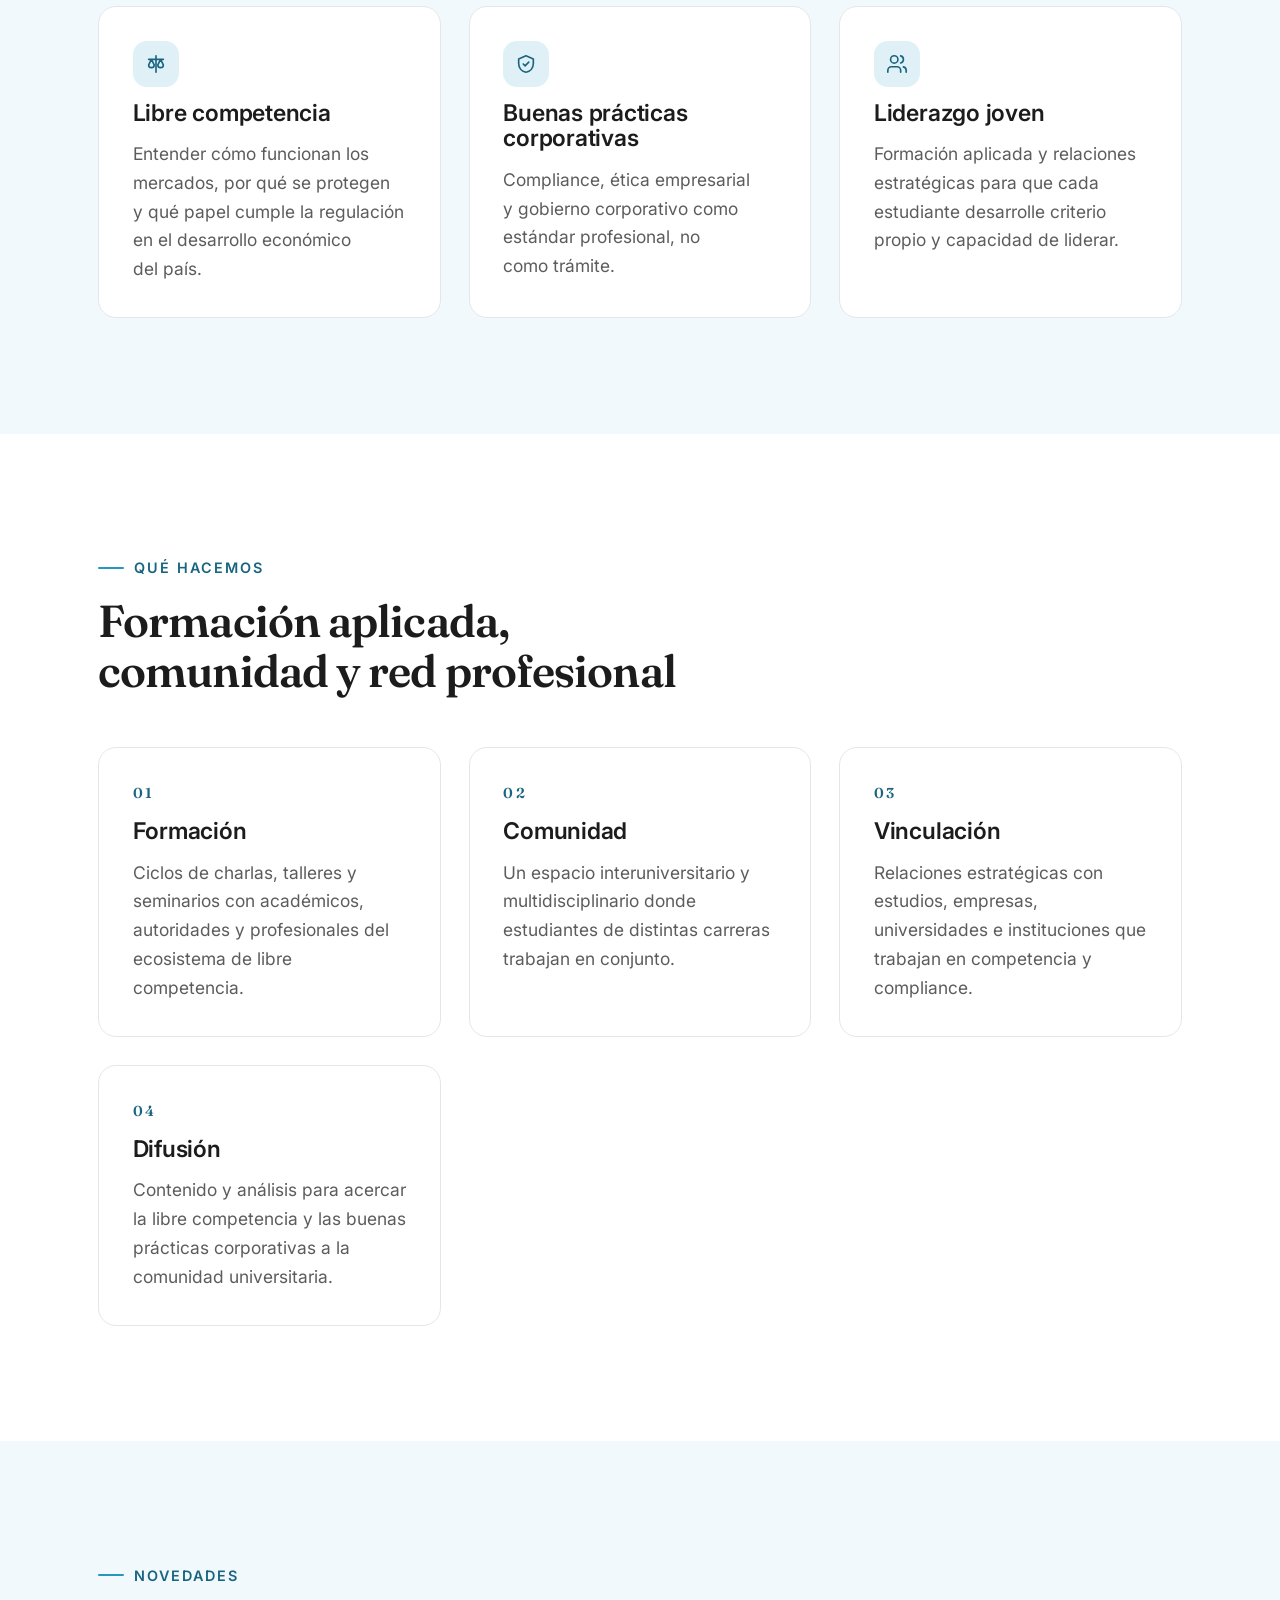
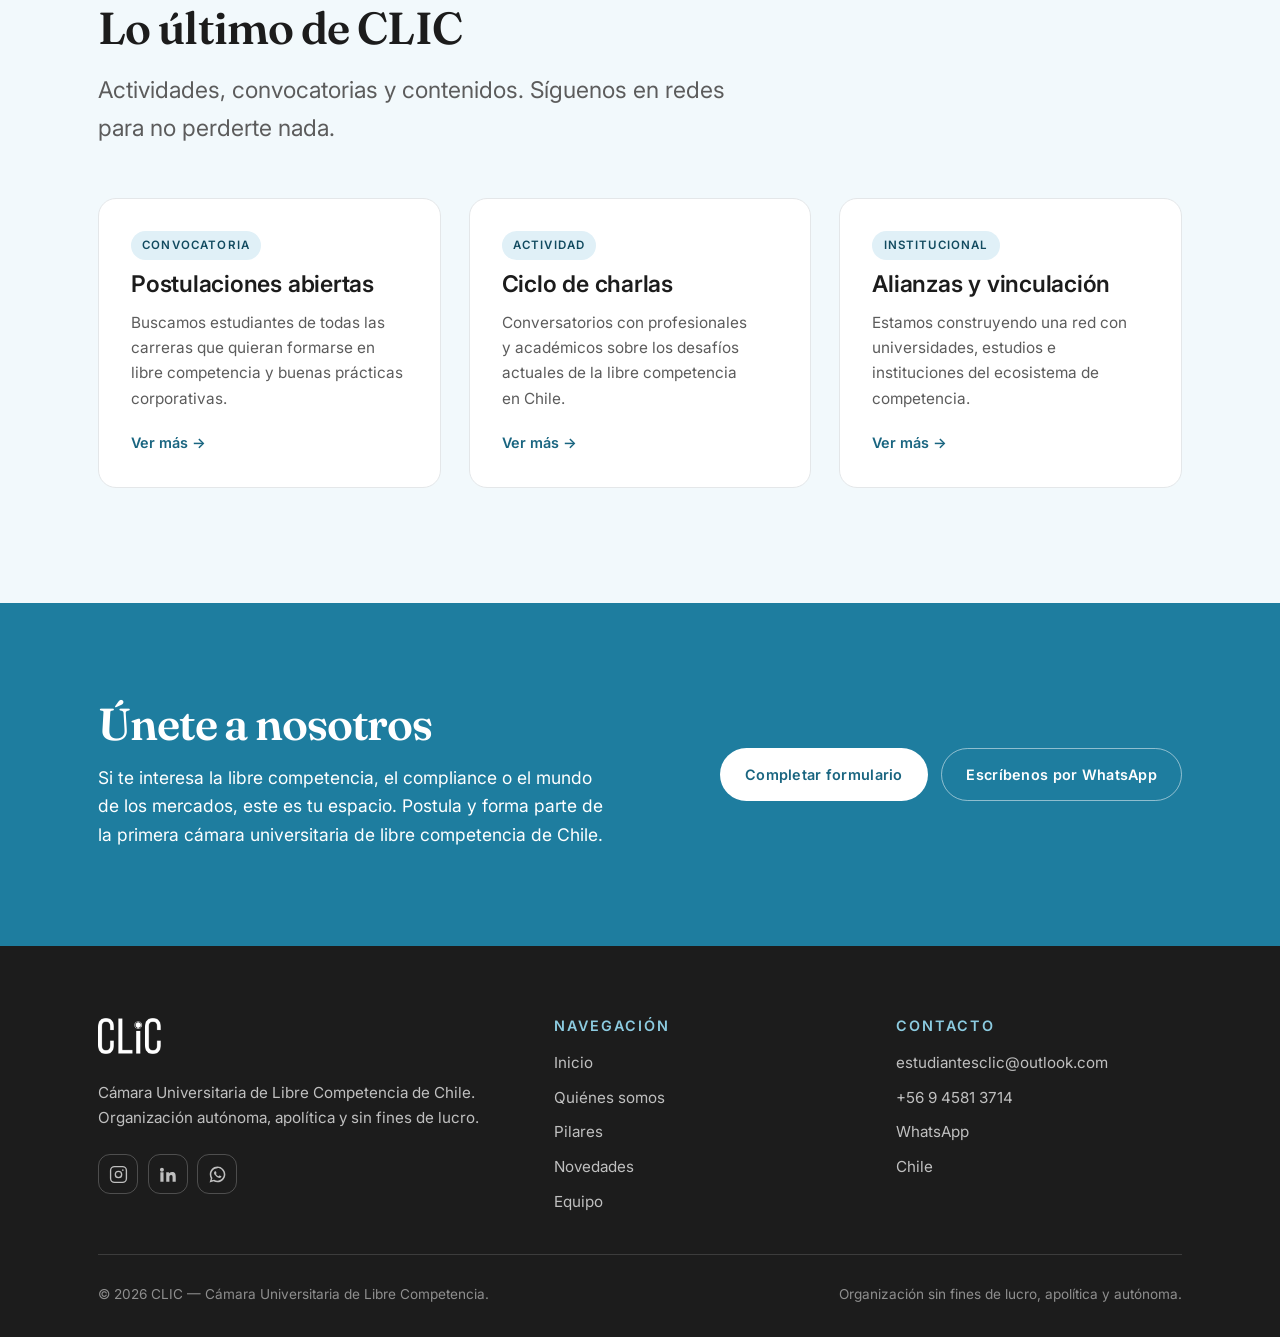
==== commit b5a0ed76: "feat: aplicar la paleta oficial de CLIC en todo el sitio Azul #2596BE, tinta #1C1C1C y blanco: - sit" ====
--- a/index.html
+++ b/index.html
@@ -7,7 +7,7 @@
 
   <meta name="description" content="CLIC es la primera organización universitaria autónoma, apolítica y sin fines de lucro que forma estudiantes en libre competencia y buenas prácticas corporativas en Chile." />
   <meta name="author" content="CLIC — Cámara Universitaria de Libre Competencia" />
-  <meta name="theme-color" content="#06111f" />
+  <meta name="theme-color" content="#2596be" />
   <link rel="canonical" href="https://clic-chile.cl/" />
 
   <!-- Open Graph -->
@@ -104,14 +104,14 @@
           </p>
 
           <div class="hero__actions">
-            <a class="btn btn--light" href="#unete">
+            <a class="btn btn--accent" href="#unete">
               Postula a CLIC
               <svg viewBox="0 0 24 24" fill="none" stroke="currentColor" stroke-width="2"
                    stroke-linecap="round" stroke-linejoin="round" aria-hidden="true">
                 <path d="M5 12h14M13 6l6 6-6 6" />
               </svg>
             </a>
-            <a class="btn btn--outline-light" href="#proposito">Conoce el proyecto</a>
+            <a class="btn btn--ghost" href="#proposito">Conoce el proyecto</a>
           </div>
 
           <dl class="hero__stats">
--- a/assets/css/styles.css
+++ b/assets/css/styles.css
@@ -1,33 +1,46 @@
 /* ==========================================================================
    CLIC — Cámara Universitaria de Libre Competencia
    Hoja de estilos principal
+
+   Paleta oficial: azul #2596BE · tinta #1C1C1C · blanco #FFFFFF
+   Los demás tonos son derivados de esos tres (aclarados u oscurecidos) para
+   estados hover, bordes y fondos suaves.
    ========================================================================== */
 
 /* --------------------------------------------------------------------------
    1. Tokens de diseño
    -------------------------------------------------------------------------- */
 :root {
-  /* Color */
-  --navy-900: #06111f;
-  --navy-800: #0b1c33;
-  --navy-700: #122a4a;
-  --navy-600: #1b3c66;
-  --blue-500: #2f6fe4;
-  --blue-400: #4f8cff;
-  --cyan-400: #35d6c8;
-  --sand-100: #f6f4ef;
-  --sand-200: #ece7dc;
+  /* Azul institucional y su escala */
+  --blue-50: #f2f9fc;
+  --blue-100: #e0f0f7;
+  --blue-200: #bfe1ee;
+  --blue-300: #8ccbe0;
+  --blue-400: #4fadcd;
+  --blue-500: #2596be;  /* color oficial */
+  --blue-600: #1e7d9f;
+  --blue-700: #196580;
+  --blue-800: #124b60;
+  --blue-900: #0c3241;
+
+  /* Tinta y neutros */
+  --ink-900: #1c1c1c;   /* color oficial */
+  --ink-700: #3a3a3a;
+  --ink-500: #5c5c5c;
+  --ink-300: #9a9a9a;
+  --grey-200: #e4e7e9;
+  --grey-100: #f1f3f4;
   --white: #ffffff;
-  --grey-600: #5b6675;
-  --grey-300: #d5dae1;
-
+
+  /* Roles */
   --bg: var(--white);
-  --bg-alt: var(--sand-100);
-  --ink: var(--navy-900);
-  --ink-soft: var(--grey-600);
-  --accent: var(--blue-500);
-  --accent-soft: var(--cyan-400);
-  --line: var(--grey-300);
+  --bg-alt: var(--blue-50);
+  --ink: var(--ink-900);
+  --ink-soft: var(--ink-500);
+  --accent: var(--blue-500);        /* #2596BE — acentos, rellenos, bordes, texto grande */
+  --accent-dark: var(--blue-700);   /* texto pequeño sobre fondo claro (contraste 6.5:1) */
+  --accent-surface: var(--blue-600);/* superficies sólidas con texto blanco (contraste 4.7:1) */
+  --line: var(--grey-200);
 
   /* Tipografía */
   --font-display: "Fraunces", "Georgia", "Times New Roman", serif;
@@ -47,9 +60,9 @@
   --radius: 18px;
   --radius-lg: 28px;
 
-  --shadow-sm: 0 1px 2px rgba(6, 17, 31, 0.06), 0 4px 12px rgba(6, 17, 31, 0.05);
-  --shadow-md: 0 12px 32px rgba(6, 17, 31, 0.1);
-  --shadow-lg: 0 28px 64px rgba(6, 17, 31, 0.16);
+  --shadow-sm: 0 1px 2px rgba(28, 28, 28, 0.06), 0 4px 12px rgba(28, 28, 28, 0.05);
+  --shadow-md: 0 12px 32px rgba(28, 28, 28, 0.1);
+  --shadow-blue: 0 16px 40px rgba(37, 150, 190, 0.22);
 
   --ease: cubic-bezier(0.2, 0.7, 0.3, 1);
 }
@@ -87,7 +100,7 @@
 a { color: inherit; }
 
 :focus-visible {
-  outline: 3px solid var(--accent-soft);
+  outline: 3px solid var(--accent);
   outline-offset: 3px;
   border-radius: 4px;
 }
@@ -112,7 +125,6 @@
 }
 
 .section { padding-block: clamp(4rem, 9vw, 8rem); }
-.section--tight { padding-block: clamp(3rem, 6vw, 5rem); }
 .section--alt { background: var(--bg-alt); }
 
 .section__head { max-width: 60ch; margin-bottom: clamp(2rem, 4vw, 3.5rem); }
@@ -125,7 +137,7 @@
   font-weight: 600;
   letter-spacing: 0.14em;
   text-transform: uppercase;
-  color: var(--accent);
+  color: var(--accent-dark);
   margin-bottom: 1rem;
 }
 
@@ -133,7 +145,7 @@
   content: "";
   width: 26px;
   height: 2px;
-  background: currentColor;
+  background: var(--accent);
   border-radius: 2px;
 }
 
@@ -156,7 +168,7 @@
   top: -100px;
   z-index: 999;
   padding: 0.75rem 1.25rem;
-  background: var(--navy-800);
+  background: var(--ink-900);
   color: var(--white);
   border-radius: var(--radius-sm);
   text-decoration: none;
@@ -164,21 +176,11 @@
 }
 .skip-link:focus { top: 1rem; }
 
-.visually-hidden {
-  position: absolute !important;
-  width: 1px; height: 1px;
-  padding: 0; margin: -1px;
-  overflow: hidden;
-  clip: rect(0 0 0 0);
-  white-space: nowrap;
-  border: 0;
-}
-
 /* --------------------------------------------------------------------------
    4. Botones
    -------------------------------------------------------------------------- */
 .btn {
-  --btn-bg: var(--navy-800);
+  --btn-bg: var(--accent-surface);
   --btn-fg: var(--white);
   display: inline-flex;
   align-items: center;
@@ -194,28 +196,46 @@
   text-decoration: none;
   cursor: pointer;
   transition: transform 0.2s var(--ease), box-shadow 0.2s var(--ease),
-              background-color 0.2s var(--ease), color 0.2s var(--ease);
-}
-
-.btn:hover { transform: translateY(-2px); box-shadow: var(--shadow-md); }
+              background-color 0.2s var(--ease), color 0.2s var(--ease),
+              border-color 0.2s var(--ease);
+}
+
+.btn:hover { transform: translateY(-2px); box-shadow: var(--shadow-blue); }
 .btn:active { transform: translateY(0); }
 .btn svg { width: 1.05em; height: 1.05em; }
 
-.btn--accent { --btn-bg: var(--accent); }
+.btn--accent { --btn-bg: var(--accent-surface); }
+.btn--accent:hover { --btn-bg: var(--accent-dark); }
+
+.btn--dark { --btn-bg: var(--ink-900); }
+.btn--dark:hover { --btn-bg: var(--ink-700); box-shadow: var(--shadow-md); }
+
 .btn--ghost {
   --btn-bg: transparent;
   --btn-fg: var(--ink);
   border-color: var(--line);
 }
-.btn--ghost:hover { --btn-bg: var(--ink); --btn-fg: var(--white); border-color: var(--ink); }
-
-.btn--light { --btn-bg: var(--white); --btn-fg: var(--navy-900); }
+.btn--ghost:hover {
+  --btn-bg: var(--white);
+  --btn-fg: var(--accent-dark);
+  border-color: var(--accent);
+  box-shadow: var(--shadow-sm);
+}
+
+/* Sobre fondos azules o negros */
+.btn--light { --btn-bg: var(--white); --btn-fg: var(--accent-dark); }
+.btn--light:hover { --btn-fg: var(--ink-900); box-shadow: var(--shadow-md); }
+
 .btn--outline-light {
   --btn-bg: transparent;
   --btn-fg: var(--white);
-  border-color: rgba(255, 255, 255, 0.35);
-}
-.btn--outline-light:hover { --btn-bg: rgba(255, 255, 255, 0.12); }
+  border-color: rgba(255, 255, 255, 0.5);
+}
+.btn--outline-light:hover {
+  --btn-bg: rgba(255, 255, 255, 0.14);
+  border-color: var(--white);
+  box-shadow: none;
+}
 
 /* --------------------------------------------------------------------------
    5. Encabezado y navegación
@@ -224,7 +244,7 @@
   position: sticky;
   top: 0;
   z-index: 100;
-  background: rgba(255, 255, 255, 0.82);
+  background: rgba(255, 255, 255, 0.88);
   backdrop-filter: blur(14px);
   -webkit-backdrop-filter: blur(14px);
   border-bottom: 1px solid transparent;
@@ -233,7 +253,7 @@
 
 .site-header.is-stuck {
   border-bottom-color: var(--line);
-  box-shadow: 0 6px 24px rgba(6, 17, 31, 0.06);
+  box-shadow: 0 6px 24px rgba(28, 28, 28, 0.06);
 }
 
 .site-header__inner {
@@ -252,7 +272,6 @@
   font-weight: 700;
 }
 
-/* Logotipo: versión oscura en el header, versión blanca en el pie. */
 .brand__logo {
   width: auto;
   height: 30px;
@@ -261,11 +280,7 @@
 
 .brand:hover .brand__logo { opacity: 0.82; }
 
-.brand__rule {
-  width: 1px;
-  height: 26px;
-  background: var(--line);
-}
+.brand__rule { width: 1px; height: 26px; background: var(--line); }
 
 .brand__tag {
   font-size: 0.66rem;
@@ -293,10 +308,9 @@
   transition: background-color 0.2s var(--ease), color 0.2s var(--ease);
 }
 
-.nav a:hover { background: var(--sand-200); }
-.nav a[aria-current="page"] { color: var(--accent); font-weight: 600; }
-
-/* El CTA vive fuera del nav en escritorio y dentro del menú en móvil. */
+.nav a:hover { background: var(--blue-50); color: var(--accent-dark); }
+.nav a[aria-current="page"] { color: var(--accent-dark); font-weight: 600; }
+
 .header__cta { display: inline-flex; }
 
 @media (min-width: 861px) {
@@ -368,38 +382,26 @@
 }
 
 /* --------------------------------------------------------------------------
-   6. Hero
+   6. Hero (claro)
    -------------------------------------------------------------------------- */
 .hero {
   position: relative;
   isolation: isolate;
   overflow: hidden;
-  background: var(--navy-900);
-  color: var(--white);
-  padding-block: clamp(4.5rem, 10vw, 8.5rem);
-}
-
-.hero::before,
-.hero::after {
+  background: linear-gradient(180deg, var(--blue-50), var(--white) 72%);
+  color: var(--ink);
+  padding-block: clamp(3.5rem, 8vw, 6.5rem);
+  border-bottom: 1px solid var(--blue-100);
+}
+
+.hero::before {
   content: "";
   position: absolute;
+  z-index: -1;
+  top: -180px; right: -120px;
+  width: 460px; height: 460px;
   border-radius: 50%;
-  filter: blur(90px);
-  z-index: -1;
-  opacity: 0.55;
-}
-
-.hero::before {
-  width: 620px; height: 620px;
-  top: -230px; right: -170px;
-  background: radial-gradient(circle, var(--blue-500), transparent 68%);
-}
-
-.hero::after {
-  width: 520px; height: 520px;
-  bottom: -260px; left: -180px;
-  background: radial-gradient(circle, var(--cyan-400), transparent 68%);
-  opacity: 0.32;
+  background: radial-gradient(circle, rgba(37, 150, 190, 0.16), transparent 70%);
 }
 
 .hero__grid {
@@ -418,20 +420,21 @@
   align-items: center;
   gap: 0.55rem;
   padding: 0.45rem 0.95rem;
-  border: 1px solid rgba(255, 255, 255, 0.2);
+  border: 1px solid var(--blue-200);
   border-radius: 999px;
-  background: rgba(255, 255, 255, 0.06);
+  background: var(--white);
   font-size: var(--step--1);
   font-weight: 500;
   letter-spacing: 0.04em;
+  color: var(--accent-dark);
   margin-bottom: 1.6rem;
 }
 
 .hero__badge .dot {
   width: 7px; height: 7px;
   border-radius: 50%;
-  background: var(--cyan-400);
-  box-shadow: 0 0 0 4px rgba(53, 214, 200, 0.22);
+  background: var(--accent);
+  box-shadow: 0 0 0 4px rgba(37, 150, 190, 0.18);
 }
 
 .hero__title {
@@ -439,21 +442,16 @@
   font-size: var(--step-4);
   font-weight: 600;
   letter-spacing: -0.035em;
-}
-
-.hero__title em {
-  font-style: normal;
-  background: linear-gradient(100deg, var(--cyan-400), var(--blue-400));
-  -webkit-background-clip: text;
-  background-clip: text;
-  color: transparent;
-}
+  color: var(--ink-900);
+}
+
+.hero__title em { font-style: normal; color: var(--accent); }
 
 .hero__text {
   max-width: 52ch;
   margin-top: 1.5rem;
   font-size: var(--step-1);
-  color: rgba(255, 255, 255, 0.76);
+  color: var(--ink-soft);
 }
 
 .hero__actions { display: flex; flex-wrap: wrap; gap: 0.85rem; margin-top: 2.2rem; }
@@ -464,46 +462,39 @@
   gap: clamp(1.5rem, 4vw, 3rem);
   margin-top: 3rem;
   padding-top: 2rem;
-  border-top: 1px solid rgba(255, 255, 255, 0.14);
-}
-
-.stat {
-  display: grid;
-  gap: 0.3rem;
-  min-width: 150px;
-}
+  border-top: 1px solid var(--blue-200);
+}
+
+.stat { display: grid; gap: 0.3rem; min-width: 150px; }
 
 .stat__num {
   font-family: var(--font-display);
   font-size: var(--step-2);
   letter-spacing: -0.02em;
-  color: var(--white);
+  color: var(--accent-dark);
 }
 
 .stat__label {
   font-size: var(--step--1);
-  color: rgba(255, 255, 255, 0.6);
+  color: var(--ink-soft);
   max-width: 18ch;
 }
 
-/* Tarjeta de cita */
+/* Tarjeta de cita: banda azul con texto blanco */
 .quote-card {
   position: relative;
   padding: clamp(1.75rem, 3vw, 2.5rem);
-  border: 1px solid rgba(255, 255, 255, 0.16);
   border-radius: var(--radius-lg);
-  background: linear-gradient(160deg, rgba(255, 255, 255, 0.1), rgba(255, 255, 255, 0.03));
-  backdrop-filter: blur(8px);
-  -webkit-backdrop-filter: blur(8px);
-  box-shadow: var(--shadow-lg);
+  background: var(--accent-surface);
+  color: var(--white);
+  box-shadow: var(--shadow-blue);
 }
 
 .quote-card__mark {
   font-family: var(--font-display);
   font-size: 4rem;
   line-height: 0.6;
-  color: var(--cyan-400);
-  opacity: 0.7;
+  color: rgba(255, 255, 255, 0.55);
 }
 
 .quote-card blockquote {
@@ -517,22 +508,21 @@
 .quote-card figcaption {
   margin-top: 1.5rem;
   padding-top: 1.25rem;
-  border-top: 1px solid rgba(255, 255, 255, 0.14);
+  border-top: 1px solid rgba(255, 255, 255, 0.3);
   font-size: var(--step--1);
   letter-spacing: 0.1em;
   text-transform: uppercase;
-  color: rgba(255, 255, 255, 0.62);
-}
-
-/* --------------------------------------------------------------------------
-   7. Marquesina de pilares
+  color: rgba(255, 255, 255, 0.92);
+}
+
+/* --------------------------------------------------------------------------
+   7. Marquesina de pilares (banda azul)
    -------------------------------------------------------------------------- */
 .marquee {
   overflow: hidden;
   padding-block: 1.1rem;
-  background: var(--navy-800);
-  color: rgba(255, 255, 255, 0.72);
-  border-top: 1px solid rgba(255, 255, 255, 0.08);
+  background: var(--accent-surface);
+  color: var(--white);
 }
 
 .marquee__track {
@@ -552,7 +542,7 @@
   content: "";
   width: 6px; height: 6px;
   border-radius: 50%;
-  background: var(--cyan-400);
+  background: rgba(255, 255, 255, 0.75);
 }
 
 .marquee:hover .marquee__track { animation-play-state: paused; }
@@ -586,7 +576,7 @@
 
 .card:hover {
   transform: translateY(-6px);
-  border-color: transparent;
+  border-color: var(--blue-200);
   box-shadow: var(--shadow-md);
 }
 
@@ -595,8 +585,8 @@
   place-items: center;
   width: 46px; height: 46px;
   border-radius: 14px;
-  background: linear-gradient(140deg, rgba(47, 111, 228, 0.14), rgba(53, 214, 200, 0.18));
-  color: var(--accent);
+  background: var(--blue-100);
+  color: var(--accent-dark);
 }
 .card__icon svg { width: 22px; height: 22px; }
 
@@ -608,7 +598,7 @@
   font-size: var(--step--1);
   font-weight: 600;
   letter-spacing: 0.16em;
-  color: var(--accent);
+  color: var(--accent-dark);
 }
 
 /* Bloques narrativos (Desafío / Propósito / Visión) */
@@ -642,33 +632,19 @@
   font-size: var(--step--1);
   font-weight: 600;
   letter-spacing: 0.12em;
-  color: var(--accent);
+  color: var(--accent-dark);
 }
 
 .pillar__body { display: grid; gap: 1rem; color: var(--ink-soft); font-size: var(--step-1); }
 .pillar__body strong { color: var(--ink); font-weight: 600; }
 
 /* --------------------------------------------------------------------------
-   9. Franja de llamada a la acción
+   9. Franja de llamada a la acción (azul sólido)
    -------------------------------------------------------------------------- */
 .cta-band {
-  position: relative;
-  isolation: isolate;
-  overflow: hidden;
   padding-block: clamp(3.5rem, 8vw, 6rem);
-  background: linear-gradient(135deg, var(--navy-800), var(--navy-600) 55%, var(--blue-500));
+  background: var(--accent-surface);
   color: var(--white);
-}
-
-.cta-band::after {
-  content: "";
-  position: absolute;
-  inset: auto -10% -60% auto;
-  width: 440px; height: 440px;
-  border-radius: 50%;
-  background: radial-gradient(circle, rgba(53, 214, 200, 0.5), transparent 68%);
-  filter: blur(70px);
-  z-index: -1;
 }
 
 .cta-band__inner {
@@ -686,7 +662,7 @@
   max-width: 18ch;
 }
 
-.cta-band p { max-width: 46ch; margin-top: 0.9rem; color: rgba(255, 255, 255, 0.78); }
+.cta-band p { max-width: 46ch; margin-top: 0.9rem; color: var(--white); }
 .cta-band__actions { display: flex; flex-wrap: wrap; gap: 0.85rem; }
 
 /* --------------------------------------------------------------------------
@@ -701,21 +677,26 @@
   border-radius: var(--radius);
   background: var(--white);
   text-decoration: none;
-  transition: transform 0.28s var(--ease), box-shadow 0.28s var(--ease);
-}
-
-.news-card:hover { transform: translateY(-5px); box-shadow: var(--shadow-md); }
+  transition: transform 0.28s var(--ease), box-shadow 0.28s var(--ease),
+              border-color 0.28s var(--ease);
+}
+
+.news-card:hover {
+  transform: translateY(-5px);
+  border-color: var(--blue-200);
+  box-shadow: var(--shadow-md);
+}
 
 .news-card__tag {
   align-self: flex-start;
   padding: 0.3rem 0.7rem;
   border-radius: 999px;
-  background: var(--sand-200);
+  background: var(--blue-100);
   font-size: 0.72rem;
   font-weight: 600;
   letter-spacing: 0.1em;
   text-transform: uppercase;
-  color: var(--navy-700);
+  color: var(--blue-800);
 }
 
 .news-card__title { font-size: var(--step-1); letter-spacing: -0.01em; }
@@ -726,7 +707,7 @@
   padding-top: 0.5rem;
   font-size: var(--step--1);
   font-weight: 600;
-  color: var(--accent);
+  color: var(--accent-dark);
 }
 
 /* --------------------------------------------------------------------------
@@ -746,10 +727,15 @@
   border: 1px solid var(--line);
   border-radius: var(--radius);
   background: var(--white);
-  transition: transform 0.28s var(--ease), box-shadow 0.28s var(--ease);
-}
-
-.member:hover { transform: translateY(-6px); box-shadow: var(--shadow-md); }
+  transition: transform 0.28s var(--ease), box-shadow 0.28s var(--ease),
+              border-color 0.28s var(--ease);
+}
+
+.member:hover {
+  transform: translateY(-6px);
+  border-color: var(--blue-200);
+  box-shadow: var(--shadow-md);
+}
 
 .member__avatar {
   display: grid;
@@ -757,7 +743,7 @@
   width: 74px; height: 74px;
   margin-bottom: 1.1rem;
   border-radius: 22px;
-  background: linear-gradient(140deg, var(--navy-800), var(--blue-500));
+  background: var(--accent-surface);
   color: var(--white);
   font-family: var(--font-display);
   font-size: 1.5rem;
@@ -771,7 +757,7 @@
   font-weight: 600;
   letter-spacing: 0.1em;
   text-transform: uppercase;
-  color: var(--accent);
+  color: var(--accent-dark);
 }
 
 .member__link {
@@ -794,19 +780,19 @@
    -------------------------------------------------------------------------- */
 .site-footer {
   padding-block: clamp(3rem, 6vw, 4.5rem) 2rem;
-  background: var(--navy-900);
+  background: var(--ink-900);
   color: rgba(255, 255, 255, 0.72);
 }
 
 .site-footer a { color: inherit; text-decoration: none; }
-.site-footer a:hover { color: var(--white); }
+.site-footer a:hover { color: var(--blue-300); }
 
 .footer__grid {
   display: grid;
   gap: clamp(2rem, 5vw, 3.5rem);
   grid-template-columns: minmax(0, 1.4fr) repeat(auto-fit, minmax(150px, 1fr));
   padding-bottom: 2.5rem;
-  border-bottom: 1px solid rgba(255, 255, 255, 0.12);
+  border-bottom: 1px solid rgba(255, 255, 255, 0.14);
 }
 
 .footer__about { max-width: 40ch; margin-top: 1.1rem; font-size: 0.95rem; }
@@ -820,7 +806,7 @@
   font-weight: 600;
   letter-spacing: 0.14em;
   text-transform: uppercase;
-  color: rgba(255, 255, 255, 0.5);
+  color: var(--blue-300);
 }
 
 .footer__list { display: grid; gap: 0.6rem; padding: 0; margin: 0; list-style: none; font-size: 0.95rem; }
@@ -831,12 +817,19 @@
   display: grid;
   place-items: center;
   width: 40px; height: 40px;
-  border: 1px solid rgba(255, 255, 255, 0.18);
+  border: 1px solid rgba(255, 255, 255, 0.22);
   border-radius: 12px;
-  transition: background-color 0.2s var(--ease), transform 0.2s var(--ease);
-}
-
-.socials a:hover { background: rgba(255, 255, 255, 0.12); transform: translateY(-2px); }
+  transition: background-color 0.2s var(--ease), border-color 0.2s var(--ease),
+              transform 0.2s var(--ease);
+}
+
+.socials a:hover {
+  background: var(--accent-surface);
+  border-color: var(--accent-surface);
+  color: var(--white);
+  transform: translateY(-2px);
+}
+
 .socials svg { width: 19px; height: 19px; }
 
 .footer__bottom {
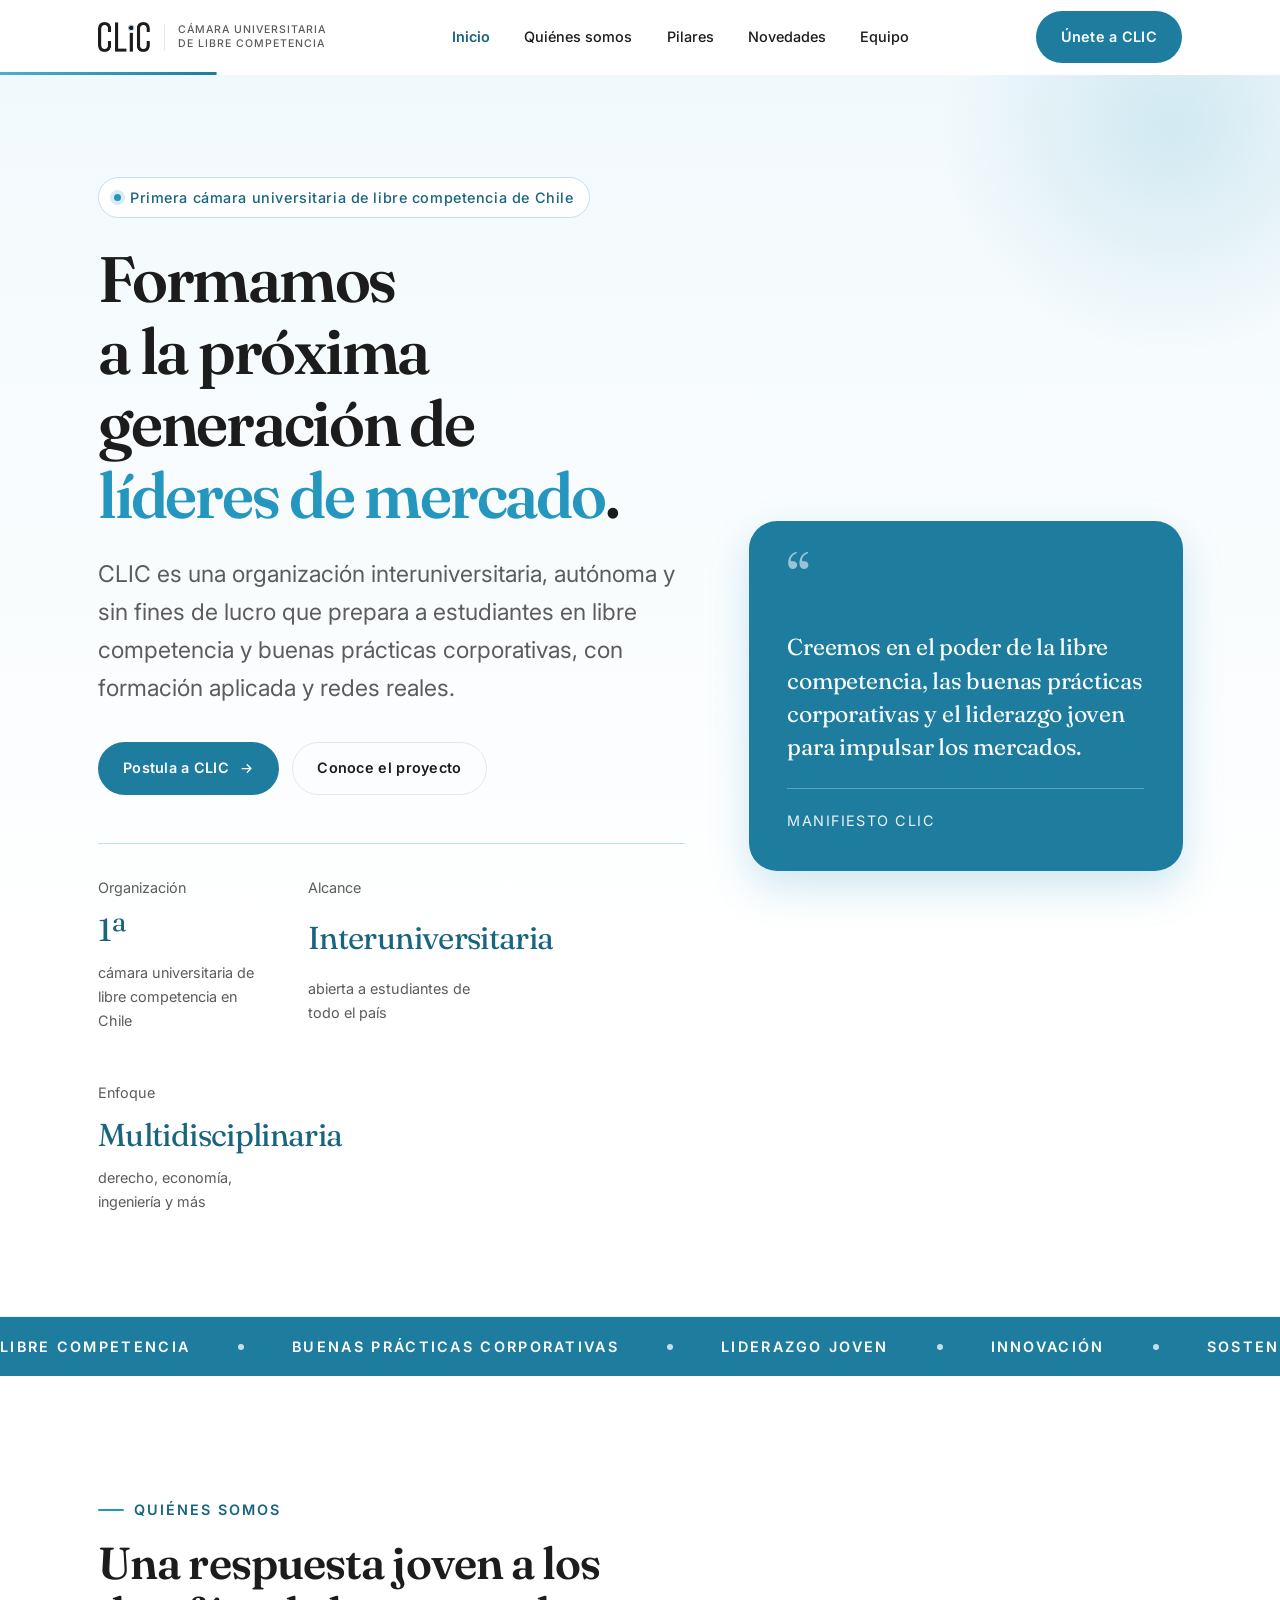
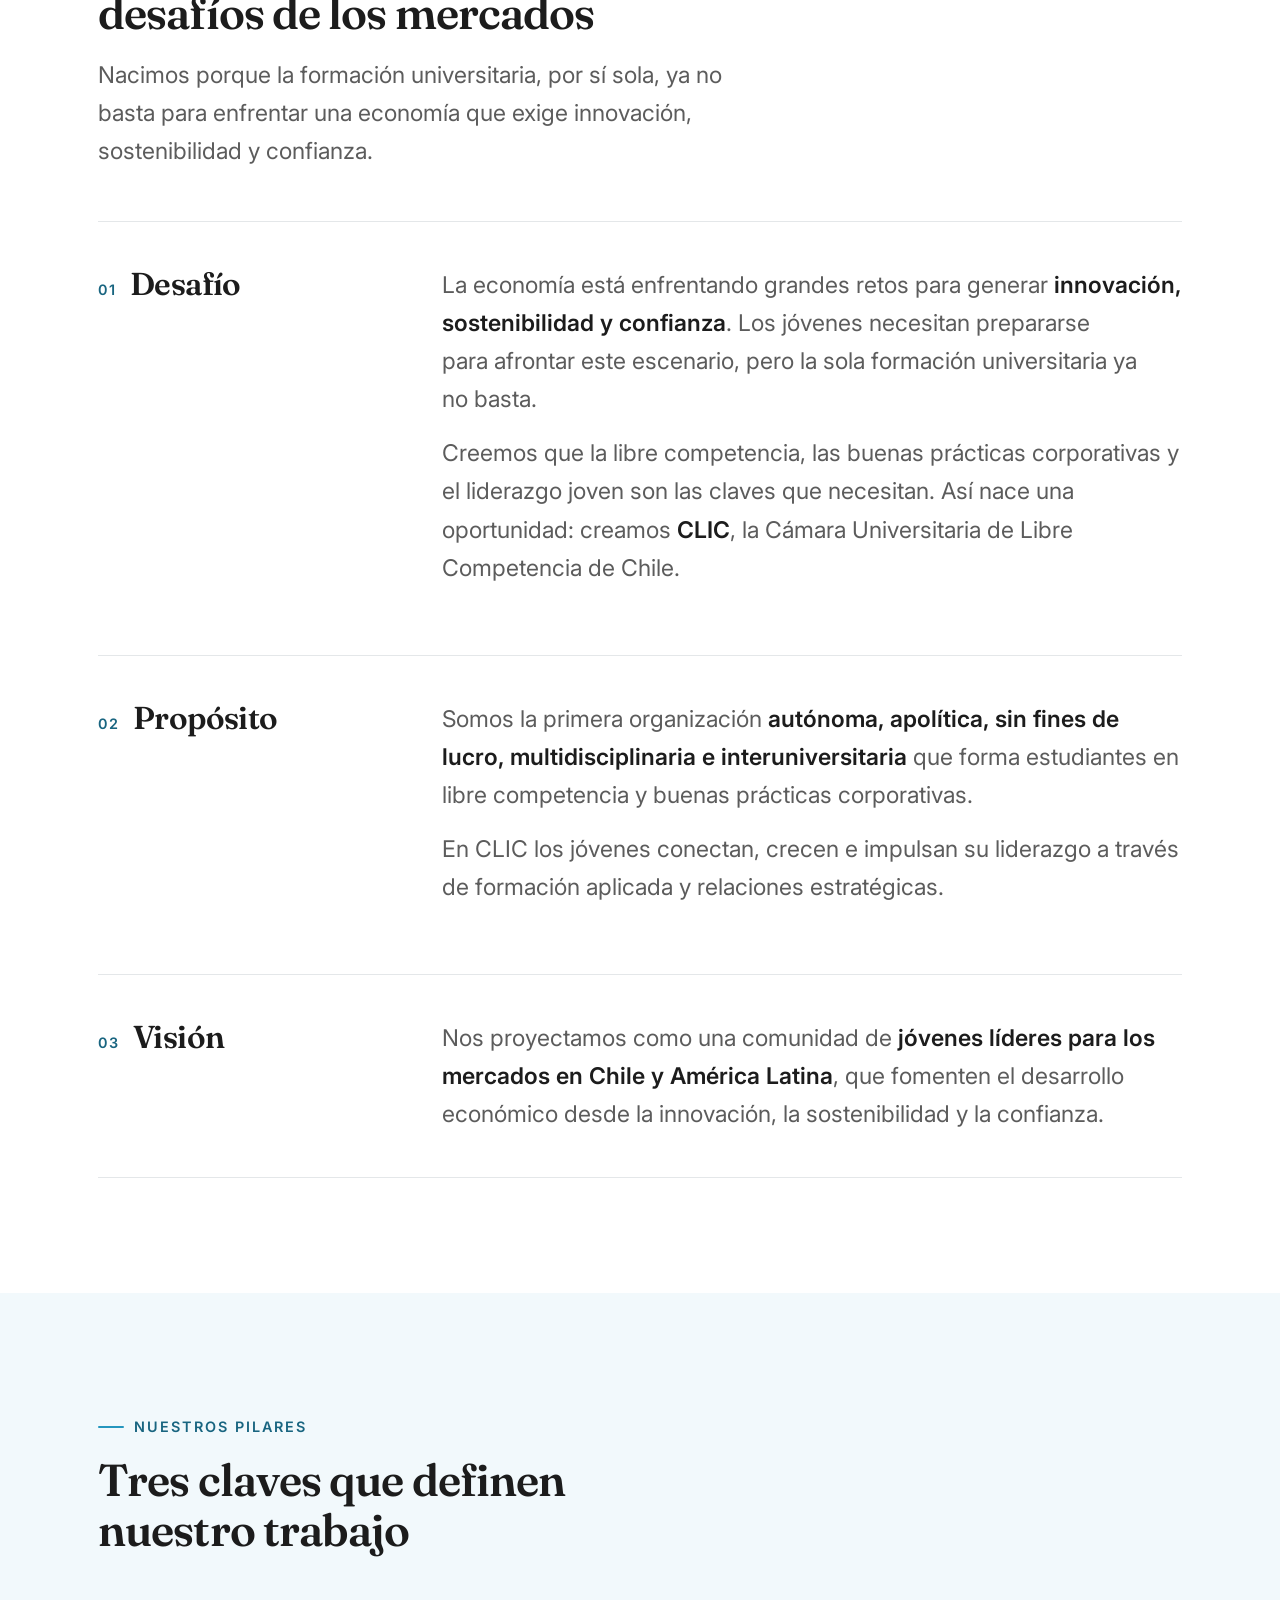
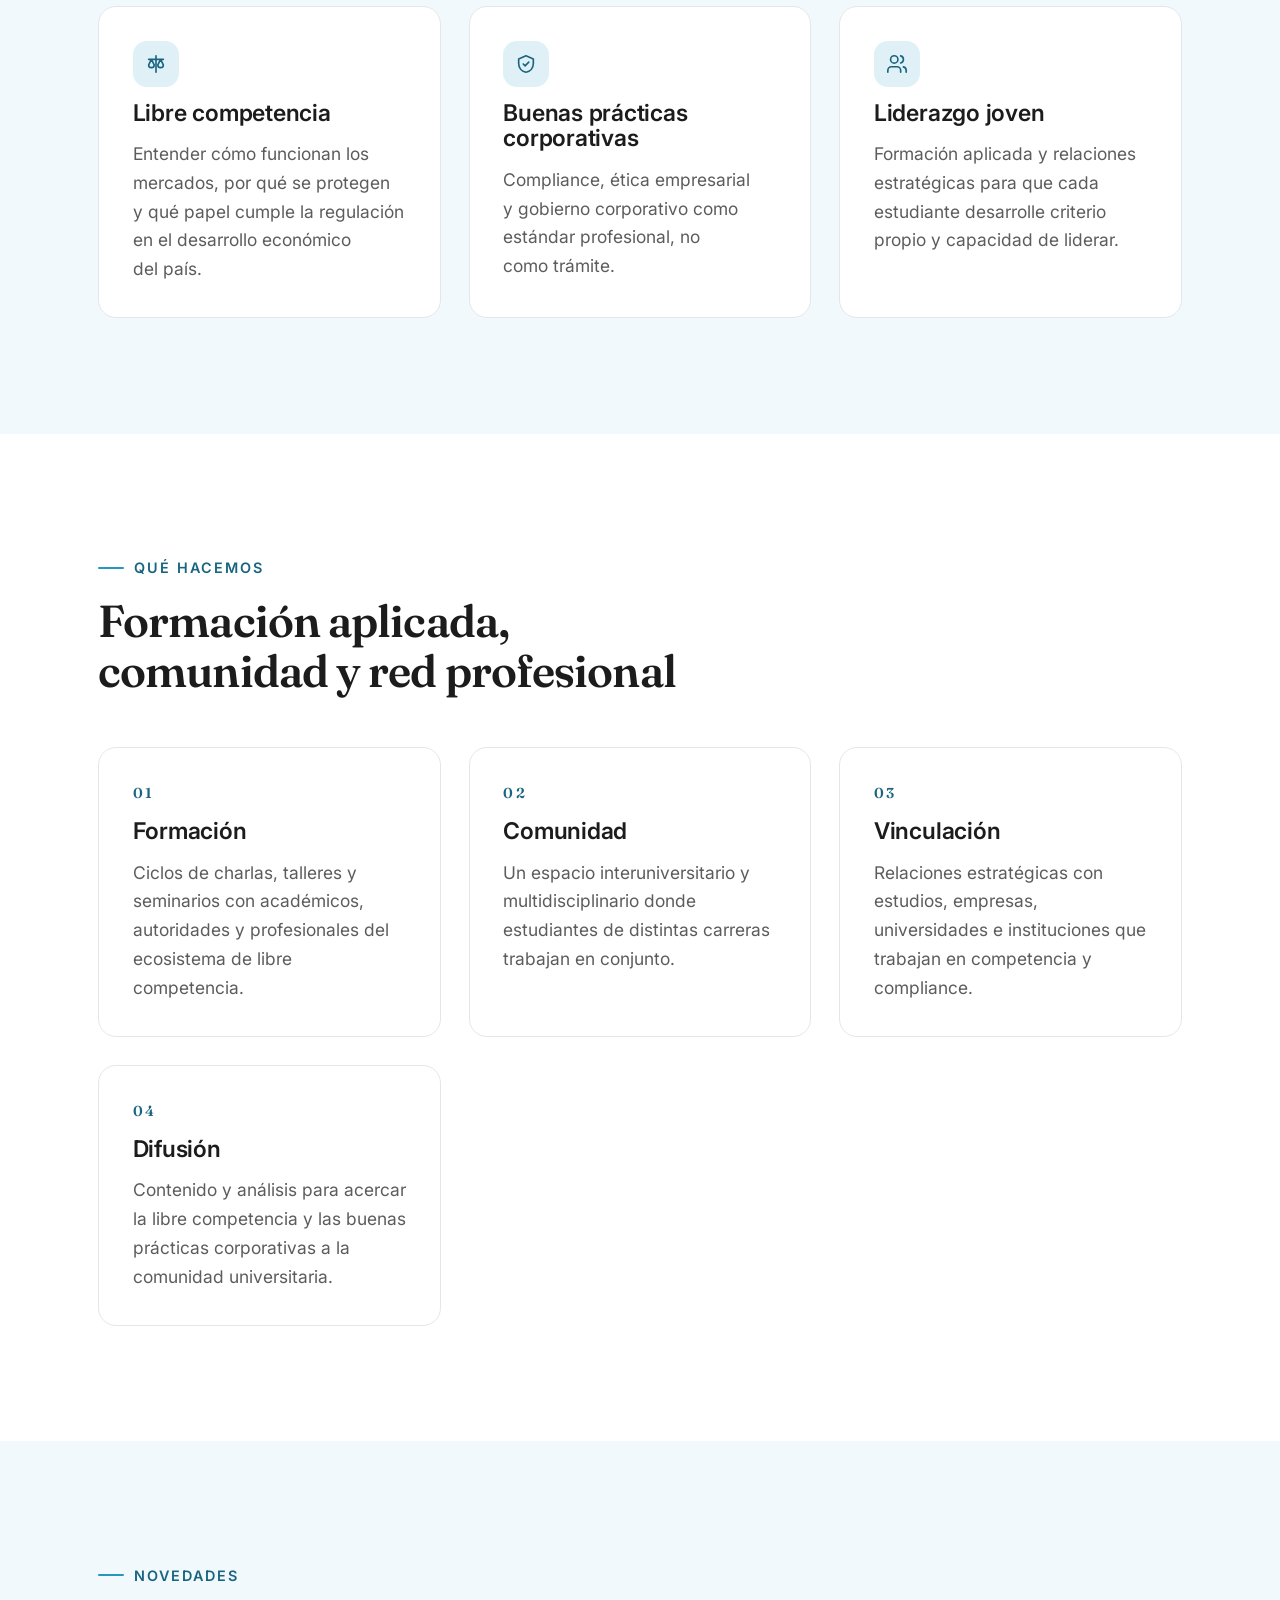
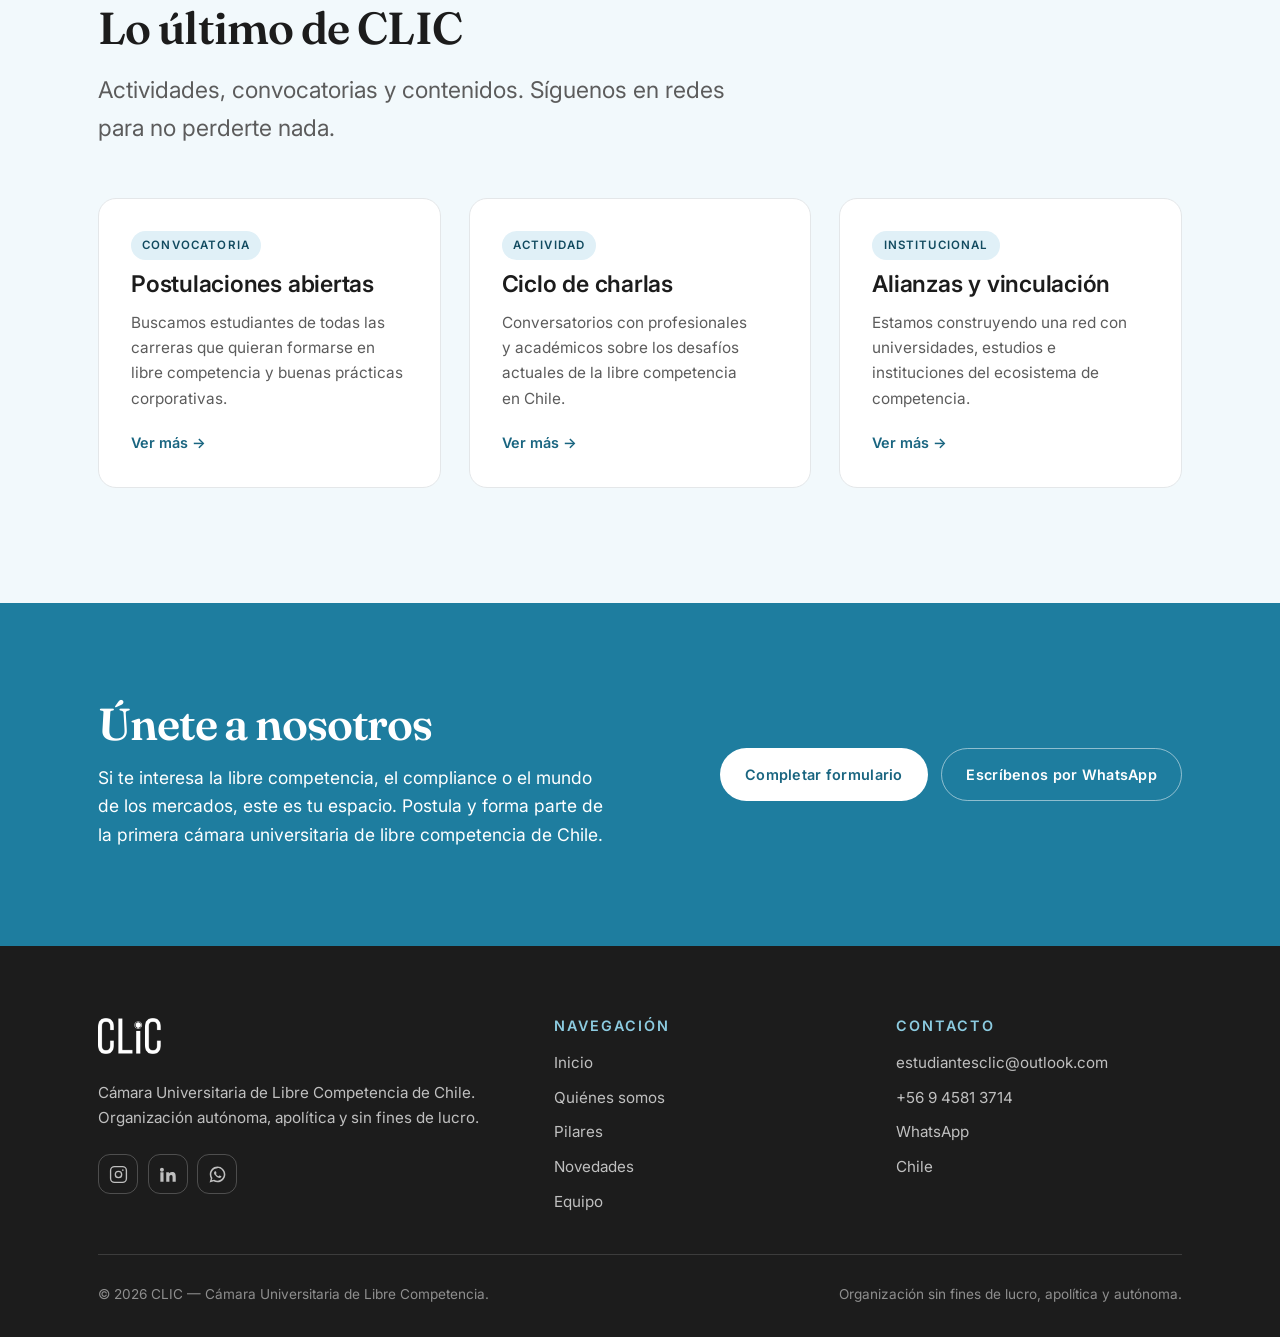
==== commit 8ed34422: "feat: scroll pulido y sistema de animaciones sin dependencias Scroll y anclajes - scroll-padding-top" ====
--- a/index.html
+++ b/index.html
@@ -30,6 +30,11 @@
   <link rel="preconnect" href="https://fonts.googleapis.com" />
   <link rel="preconnect" href="https://fonts.gstatic.com" crossorigin />
   <link href="https://fonts.googleapis.com/css2?family=Fraunces:opsz,wght@9..144,400;9..144,600;9..144,700&family=Inter:wght@400;500;600;700&display=swap" rel="stylesheet" />
+
+  <!-- Marca que el JavaScript está activo, antes del primer pintado.
+       El CSS solo oculta lo que va a animar si esta clase existe: sin JS la
+       página se ve completa y quieta, nunca en blanco. -->
+  <script>document.documentElement.classList.add("js");</script>
 
   <link rel="stylesheet" href="assets/css/styles.css" />
 
@@ -80,6 +85,10 @@
 
       <a class="btn btn--accent header__cta" href="#unete">Únete a CLIC</a>
     </div>
+
+    <div class="scroll-progress" aria-hidden="true">
+      <span class="scroll-progress__bar"></span>
+    </div>
   </header>
 
   <main id="main">
@@ -88,22 +97,24 @@
     <section class="hero">
       <div class="wrap hero__grid">
         <div>
-          <p class="hero__badge">
+          <!-- El hero entra secuenciado al cargar. --seq es el turno de cada
+               pieza; el retardo lo calcula el CSS (80ms + seq × 90ms). -->
+          <p class="hero__badge hero-anim" style="--seq: 0">
             <span class="dot" aria-hidden="true"></span>
             Primera cámara universitaria de libre competencia de Chile
           </p>
 
-          <h1 class="hero__title">
+          <h1 class="hero__title hero-anim" style="--seq: 1">
             Formamos a la próxima generación de <em>líderes de mercado</em>.
           </h1>
 
-          <p class="hero__text">
+          <p class="hero__text hero-anim" style="--seq: 2">
             CLIC es una organización interuniversitaria, autónoma y sin fines de lucro
             que prepara a estudiantes en libre competencia y buenas prácticas
             corporativas, con formación aplicada y redes reales.
           </p>
 
-          <div class="hero__actions">
+          <div class="hero__actions hero-anim" style="--seq: 3">
             <a class="btn btn--accent" href="#unete">
               Postula a CLIC
               <svg viewBox="0 0 24 24" fill="none" stroke="currentColor" stroke-width="2"
@@ -114,10 +125,13 @@
             <a class="btn btn--ghost" href="#proposito">Conoce el proyecto</a>
           </div>
 
-          <dl class="hero__stats">
+          <dl class="hero__stats hero-anim" style="--seq: 4">
             <div class="stat">
               <dt class="stat__label">Organización</dt>
-              <dd class="stat__num">1ª</dd>
+              <!-- data-count activa el contador animado al entrar en pantalla.
+                   Sin JS se ve el texto tal cual está escrito aquí. -->
+              <dd class="stat__num" data-count="1" data-count-suffix="ª"
+                  data-count-duration="900">1ª</dd>
               <dd class="stat__label">cámara universitaria de libre competencia en Chile</dd>
             </div>
             <div class="stat">
@@ -133,7 +147,7 @@
           </dl>
         </div>
 
-        <figure class="quote-card reveal">
+        <figure class="quote-card hero-anim hero-anim--settle" style="--seq: 3">
           <span class="quote-card__mark" aria-hidden="true">&ldquo;</span>
           <blockquote>
             Creemos en el poder de la libre competencia, las buenas prácticas
@@ -159,7 +173,7 @@
     <!-- ===================== DESAFÍO / PROPÓSITO / VISIÓN ===================== -->
     <section class="section" id="proposito">
       <div class="wrap">
-        <div class="section__head reveal">
+        <div class="section__head reveal reveal--soft">
           <p class="eyebrow">Quiénes somos</p>
           <h2 class="section__title">Una respuesta joven a los desafíos de los mercados</h2>
           <p class="lede">
@@ -169,7 +183,7 @@
         </div>
 
         <div class="pillars">
-          <article class="pillar reveal">
+          <article class="pillar reveal reveal--left">
             <h3 class="pillar__label">
               <span class="pillar__num">01</span> Desafío
             </h3>
@@ -189,7 +203,7 @@
             </div>
           </article>
 
-          <article class="pillar reveal">
+          <article class="pillar reveal reveal--left">
             <h3 class="pillar__label">
               <span class="pillar__num">02</span> Propósito
             </h3>
@@ -206,7 +220,7 @@
             </div>
           </article>
 
-          <article class="pillar reveal">
+          <article class="pillar reveal reveal--left">
             <h3 class="pillar__label">
               <span class="pillar__num">03</span> Visión
             </h3>
@@ -225,13 +239,13 @@
     <!-- ===================== PILARES ===================== -->
     <section class="section section--alt" id="pilares">
       <div class="wrap">
-        <div class="section__head reveal">
+        <div class="section__head reveal reveal--soft">
           <p class="eyebrow">Nuestros pilares</p>
           <h2 class="section__title">Tres claves que definen nuestro trabajo</h2>
         </div>
 
         <div class="grid">
-          <article class="card reveal">
+          <article class="card reveal reveal--card">
             <span class="card__icon" aria-hidden="true">
               <svg viewBox="0 0 24 24" fill="none" stroke="currentColor" stroke-width="1.8"
                    stroke-linecap="round" stroke-linejoin="round">
@@ -245,7 +259,7 @@
             </p>
           </article>
 
-          <article class="card reveal">
+          <article class="card reveal reveal--card">
             <span class="card__icon" aria-hidden="true">
               <svg viewBox="0 0 24 24" fill="none" stroke="currentColor" stroke-width="1.8"
                    stroke-linecap="round" stroke-linejoin="round">
@@ -260,7 +274,7 @@
             </p>
           </article>
 
-          <article class="card reveal">
+          <article class="card reveal reveal--card">
             <span class="card__icon" aria-hidden="true">
               <svg viewBox="0 0 24 24" fill="none" stroke="currentColor" stroke-width="1.8"
                    stroke-linecap="round" stroke-linejoin="round">
@@ -282,13 +296,13 @@
     <!-- ===================== QUÉ HACEMOS ===================== -->
     <section class="section" id="hacemos">
       <div class="wrap">
-        <div class="section__head reveal">
+        <div class="section__head reveal reveal--soft">
           <p class="eyebrow">Qué hacemos</p>
           <h2 class="section__title">Formación aplicada, comunidad y red profesional</h2>
         </div>
 
         <div class="grid">
-          <article class="card reveal">
+          <article class="card reveal reveal--card">
             <span class="card__index">01</span>
             <h3 class="card__title">Formación</h3>
             <p>
@@ -297,7 +311,7 @@
             </p>
           </article>
 
-          <article class="card reveal">
+          <article class="card reveal reveal--card">
             <span class="card__index">02</span>
             <h3 class="card__title">Comunidad</h3>
             <p>
@@ -306,7 +320,7 @@
             </p>
           </article>
 
-          <article class="card reveal">
+          <article class="card reveal reveal--card">
             <span class="card__index">03</span>
             <h3 class="card__title">Vinculación</h3>
             <p>
@@ -315,7 +329,7 @@
             </p>
           </article>
 
-          <article class="card reveal">
+          <article class="card reveal reveal--card">
             <span class="card__index">04</span>
             <h3 class="card__title">Difusión</h3>
             <p>
@@ -330,7 +344,7 @@
     <!-- ===================== NOVEDADES ===================== -->
     <section class="section section--alt" id="novedades">
       <div class="wrap">
-        <div class="section__head reveal">
+        <div class="section__head reveal reveal--soft">
           <p class="eyebrow">Novedades</p>
           <h2 class="section__title">Lo último de CLIC</h2>
           <p class="lede">
@@ -341,21 +355,21 @@
 
         <!-- TODO: reemplazar estas tarjetas por las novedades reales de CLIC. -->
         <div class="grid">
-          <a class="news-card reveal" href="https://www.instagram.com/clic.cl" target="_blank" rel="noopener noreferrer">
+          <a class="news-card reveal reveal--card" href="https://www.instagram.com/clic.cl" target="_blank" rel="noopener noreferrer">
             <span class="news-card__tag">Convocatoria</span>
             <h3 class="news-card__title">Postulaciones abiertas</h3>
             <p>Buscamos estudiantes de todas las carreras que quieran formarse en libre competencia y buenas prácticas corporativas.</p>
             <span class="news-card__more">Ver más &rarr;</span>
           </a>
 
-          <a class="news-card reveal" href="https://www.instagram.com/clic.cl" target="_blank" rel="noopener noreferrer">
+          <a class="news-card reveal reveal--card" href="https://www.instagram.com/clic.cl" target="_blank" rel="noopener noreferrer">
             <span class="news-card__tag">Actividad</span>
             <h3 class="news-card__title">Ciclo de charlas</h3>
             <p>Conversatorios con profesionales y académicos sobre los desafíos actuales de la libre competencia en Chile.</p>
             <span class="news-card__more">Ver más &rarr;</span>
           </a>
 
-          <a class="news-card reveal" href="https://www.linkedin.com/company/estudiantesclic/" target="_blank" rel="noopener noreferrer">
+          <a class="news-card reveal reveal--card" href="https://www.linkedin.com/company/estudiantesclic/" target="_blank" rel="noopener noreferrer">
             <span class="news-card__tag">Institucional</span>
             <h3 class="news-card__title">Alianzas y vinculación</h3>
             <p>Estamos construyendo una red con universidades, estudios e instituciones del ecosistema de competencia.</p>
@@ -368,7 +382,7 @@
     <!-- ===================== CTA ===================== -->
     <section class="cta-band" id="unete">
       <div class="wrap cta-band__inner">
-        <div>
+        <div class="reveal reveal--soft">
           <h2 class="cta-band__title">Únete a nosotros</h2>
           <p>
             Si te interesa la libre competencia, el compliance o el mundo de los
@@ -377,7 +391,7 @@
           </p>
         </div>
 
-        <div class="cta-band__actions">
+        <div class="cta-band__actions reveal reveal--soft">
           <!--
             TODO: reemplazar por el enlace PÚBLICO del formulario de Microsoft Forms
             (el que empieza con https://forms.office.com/r/... o /Pages/ResponsePage.aspx).
--- a/assets/css/styles.css
+++ b/assets/css/styles.css
@@ -64,7 +64,21 @@
   --shadow-md: 0 12px 32px rgba(28, 28, 28, 0.1);
   --shadow-blue: 0 16px 40px rgba(37, 150, 190, 0.22);
 
+  /* Movimiento
+     Todas las curvas son de salida suave (desaceleran al final). Ninguna
+     sobrepasa el valor final, así que no hay rebote. */
   --ease: cubic-bezier(0.2, 0.7, 0.3, 1);
+  --ease-out: cubic-bezier(0.22, 0.61, 0.36, 1);   /* entradas y revelados */
+  --ease-soft: cubic-bezier(0.4, 0, 0.2, 1);       /* cambios de estado */
+
+  --dur-fast: 180ms;
+  --dur: 320ms;
+  --dur-reveal: 620ms;
+  --dur-hero: 700ms;
+
+  /* Alto real del encabezado fijo. main.js lo mantiene sincronizado; el valor
+     de aquí es el que se usa si el JS no llega a ejecutarse. */
+  --header-h: 74px;
 }
 
 /* --------------------------------------------------------------------------
@@ -79,7 +93,8 @@
 html {
   -webkit-text-size-adjust: 100%;
   scroll-behavior: smooth;
-  scroll-padding-top: 6rem;
+  /* Los anclajes se detienen bajo el encabezado fijo, no debajo de él. */
+  scroll-padding-top: calc(var(--header-h) + 1.25rem);
 }
 
 body {
@@ -105,14 +120,8 @@
   border-radius: 4px;
 }
 
-@media (prefers-reduced-motion: reduce) {
-  html { scroll-behavior: auto; }
-  *, *::before, *::after {
-    animation-duration: 0.001ms !important;
-    animation-iteration-count: 1 !important;
-    transition-duration: 0.001ms !important;
-  }
-}
+/* El tratamiento de `prefers-reduced-motion` está centralizado al final del
+   archivo (sección 13), para que gane sobre todas las reglas anteriores. */
 
 /* --------------------------------------------------------------------------
    3. Utilidades de layout
@@ -195,14 +204,23 @@
   letter-spacing: 0.02em;
   text-decoration: none;
   cursor: pointer;
-  transition: transform 0.2s var(--ease), box-shadow 0.2s var(--ease),
-              background-color 0.2s var(--ease), color 0.2s var(--ease),
-              border-color 0.2s var(--ease);
-}
-
-.btn:hover { transform: translateY(-2px); box-shadow: var(--shadow-blue); }
-.btn:active { transform: translateY(0); }
-.btn svg { width: 1.05em; height: 1.05em; }
+  transition: transform var(--dur) var(--ease-out), box-shadow var(--dur) var(--ease-out),
+              background-color var(--dur-fast) var(--ease-soft),
+              color var(--dur-fast) var(--ease-soft),
+              border-color var(--dur-fast) var(--ease-soft);
+}
+
+.btn:hover { transform: translate3d(0, -2px, 0); box-shadow: var(--shadow-blue); }
+.btn:active { transform: translate3d(0, 0, 0) scale(0.985); transition-duration: 90ms; }
+
+.btn svg {
+  width: 1.05em;
+  height: 1.05em;
+  transition: transform var(--dur) var(--ease-out);
+}
+
+/* La flecha acompaña al cursor */
+.btn:hover svg { transform: translate3d(3px, 0, 0); }
 
 .btn--accent { --btn-bg: var(--accent-surface); }
 .btn--accent:hover { --btn-bg: var(--accent-dark); }
@@ -244,16 +262,19 @@
   position: sticky;
   top: 0;
   z-index: 100;
-  background: rgba(255, 255, 255, 0.88);
-  backdrop-filter: blur(14px);
-  -webkit-backdrop-filter: blur(14px);
+  background: rgba(255, 255, 255, 0.82);
+  backdrop-filter: blur(14px) saturate(150%);
+  -webkit-backdrop-filter: blur(14px) saturate(150%);
   border-bottom: 1px solid transparent;
-  transition: border-color 0.3s var(--ease), box-shadow 0.3s var(--ease);
+  transition: border-color var(--dur) var(--ease-soft),
+              box-shadow var(--dur) var(--ease-soft),
+              background-color var(--dur) var(--ease-soft);
 }
 
 .site-header.is-stuck {
+  background: rgba(255, 255, 255, 0.92);
   border-bottom-color: var(--line);
-  box-shadow: 0 6px 24px rgba(28, 28, 28, 0.06);
+  box-shadow: 0 6px 24px rgba(28, 28, 28, 0.07);
 }
 
 .site-header__inner {
@@ -261,8 +282,42 @@
   align-items: center;
   justify-content: space-between;
   gap: 1.5rem;
-  min-height: 74px;
-}
+  min-height: var(--header-min, 74px);
+  transition: min-height var(--dur) var(--ease-soft);
+}
+
+/* Encabezado compacto al bajar. Solo en escritorio: en móvil el panel del
+   menú se ancla al alto del header y cambiarlo lo haría saltar. */
+@media (min-width: 861px) {
+  .site-header.is-compact { --header-min: 60px; }
+  .site-header.is-compact .brand__logo { transform: scale(0.86); }
+  .site-header.is-compact .brand__tag { opacity: 0; }
+}
+
+/* --- Barra de progreso de lectura --------------------------------------- */
+.scroll-progress {
+  position: absolute;
+  left: 0;
+  right: 0;
+  bottom: -1px;
+  height: 3px;
+  overflow: hidden;
+  pointer-events: none;
+}
+
+.scroll-progress__bar {
+  display: block;
+  width: 100%;
+  height: 100%;
+  background: linear-gradient(90deg, var(--blue-400), var(--blue-600));
+  transform: scaleX(var(--scroll-progress, 0));
+  transform-origin: 0 50%;
+  opacity: 0;
+  transition: opacity var(--dur) var(--ease-soft);
+}
+
+/* Solo aparece cuando ya hay algo que medir. */
+.site-header.is-stuck .scroll-progress__bar { opacity: 1; }
 
 .brand {
   display: inline-flex;
@@ -275,7 +330,9 @@
 .brand__logo {
   width: auto;
   height: 30px;
-  transition: opacity 0.2s var(--ease);
+  transform-origin: left center;
+  transition: opacity var(--dur-fast) var(--ease-soft),
+              transform var(--dur) var(--ease-out);
 }
 
 .brand:hover .brand__logo { opacity: 0.82; }
@@ -289,6 +346,7 @@
   letter-spacing: 0.09em;
   text-transform: uppercase;
   color: var(--ink-soft);
+  transition: opacity var(--dur) var(--ease-soft);
 }
 
 @media (max-width: 520px) {
@@ -315,6 +373,25 @@
 
 @media (min-width: 861px) {
   .nav > .btn { display: none; }
+
+  /* Subrayado que marca la sección en la que estás.
+     main.js pone .is-current mientras haces scroll. */
+  .nav a:not(.btn)::after {
+    content: "";
+    position: absolute;
+    left: 0.9rem;
+    right: 0.9rem;
+    bottom: 0.3rem;
+    height: 2px;
+    border-radius: 2px;
+    background: var(--accent);
+    transform: scaleX(0);
+    transform-origin: 0 50%;
+    transition: transform var(--dur) var(--ease-out);
+  }
+
+  .nav a.is-current { color: var(--accent-dark); }
+  .nav a.is-current::after { transform: scaleX(1); }
 }
 
 .nav-toggle {
@@ -362,7 +439,7 @@
 
   .nav {
     position: fixed;
-    inset: 74px 0 auto;
+    inset: var(--header-h, 74px) 0 auto;
     flex-direction: column;
     align-items: stretch;
     gap: 0.25rem;
@@ -394,6 +471,8 @@
   border-bottom: 1px solid var(--blue-100);
 }
 
+/* Halo decorativo. main.js le da un parallax muy leve escribiendo --parallax
+   en la propia sección; aquí solo se consume, así que sin JS queda quieto. */
 .hero::before {
   content: "";
   position: absolute;
@@ -402,6 +481,8 @@
   width: 460px; height: 460px;
   border-radius: 50%;
   background: radial-gradient(circle, rgba(37, 150, 190, 0.16), transparent 70%);
+  transform: translate3d(0, var(--parallax, 0px), 0);
+  will-change: transform;
 }
 
 .hero__grid {
@@ -472,6 +553,8 @@
   font-size: var(--step-2);
   letter-spacing: -0.02em;
   color: var(--accent-dark);
+  /* Cifras de ancho fijo: el contador no descuadra el layout al subir. */
+  font-variant-numeric: tabular-nums;
 }
 
 .stat__label {
@@ -570,12 +653,13 @@
   border: 1px solid var(--line);
   border-radius: var(--radius);
   background: var(--white);
-  transition: transform 0.28s var(--ease), box-shadow 0.28s var(--ease),
-              border-color 0.28s var(--ease);
-}
-
-.card:hover {
-  transform: translateY(-6px);
+  transition: transform var(--dur) var(--ease-out), box-shadow var(--dur) var(--ease-out),
+              border-color var(--dur) var(--ease-soft);
+}
+
+.card:hover,
+.card:focus-within {
+  transform: translate3d(0, -6px, 0);
   border-color: var(--blue-200);
   box-shadow: var(--shadow-md);
 }
@@ -587,8 +671,18 @@
   border-radius: 14px;
   background: var(--blue-100);
   color: var(--accent-dark);
+  transition: transform var(--dur) var(--ease-out),
+              background-color var(--dur) var(--ease-soft);
 }
 .card__icon svg { width: 22px; height: 22px; }
+
+.card:hover .card__icon {
+  transform: scale(1.07) rotate(-3deg);
+  background: var(--blue-200);
+}
+
+.card__index { transition: transform var(--dur) var(--ease-out); }
+.card:hover .card__index { transform: translate3d(0, -2px, 0); }
 
 .card__title { font-size: var(--step-1); font-weight: 600; letter-spacing: -0.01em; }
 .card p { color: var(--ink-soft); }
@@ -677,18 +771,20 @@
   border-radius: var(--radius);
   background: var(--white);
   text-decoration: none;
-  transition: transform 0.28s var(--ease), box-shadow 0.28s var(--ease),
-              border-color 0.28s var(--ease);
-}
-
-.news-card:hover {
-  transform: translateY(-5px);
+  transition: transform var(--dur) var(--ease-out), box-shadow var(--dur) var(--ease-out),
+              border-color var(--dur) var(--ease-soft);
+}
+
+.news-card:hover,
+.news-card:focus-visible {
+  transform: translate3d(0, -5px, 0);
   border-color: var(--blue-200);
   box-shadow: var(--shadow-md);
 }
 
 .news-card__tag {
   align-self: flex-start;
+  transition: background-color var(--dur) var(--ease-soft), color var(--dur) var(--ease-soft);
   padding: 0.3rem 0.7rem;
   border-radius: 999px;
   background: var(--blue-100);
@@ -703,12 +799,17 @@
 .news-card p { color: var(--ink-soft); font-size: 0.96rem; }
 
 .news-card__more {
+  align-self: flex-start;
   margin-top: auto;
   padding-top: 0.5rem;
   font-size: var(--step--1);
   font-weight: 600;
   color: var(--accent-dark);
-}
+  transition: transform var(--dur) var(--ease-out);
+}
+
+.news-card:hover .news-card__tag { background: var(--blue-200); }
+.news-card:hover .news-card__more { transform: translate3d(4px, 0, 0); }
 
 /* --------------------------------------------------------------------------
    11. Equipo
@@ -727,12 +828,13 @@
   border: 1px solid var(--line);
   border-radius: var(--radius);
   background: var(--white);
-  transition: transform 0.28s var(--ease), box-shadow 0.28s var(--ease),
-              border-color 0.28s var(--ease);
-}
-
-.member:hover {
-  transform: translateY(-6px);
+  transition: transform var(--dur) var(--ease-out), box-shadow var(--dur) var(--ease-out),
+              border-color var(--dur) var(--ease-soft);
+}
+
+.member:hover,
+.member:focus-within {
+  transform: translate3d(0, -6px, 0);
   border-color: var(--blue-200);
   box-shadow: var(--shadow-md);
 }
@@ -748,6 +850,12 @@
   font-family: var(--font-display);
   font-size: 1.5rem;
   letter-spacing: 0.01em;
+  transition: transform var(--dur) var(--ease-out), box-shadow var(--dur) var(--ease-out);
+}
+
+.member:hover .member__avatar {
+  transform: scale(1.05) rotate(-3deg);
+  box-shadow: var(--shadow-blue);
 }
 
 .member__name { font-size: var(--step-1); letter-spacing: -0.01em; }
@@ -769,10 +877,10 @@
   font-weight: 600;
   text-decoration: none;
   color: var(--ink-soft);
-  transition: color 0.2s var(--ease);
-}
-
-.member__link:hover { color: var(--accent); }
+  transition: color var(--dur-fast) var(--ease-soft), transform var(--dur) var(--ease-out);
+}
+
+.member__link:hover { color: var(--accent); transform: translate3d(2px, 0, 0); }
 .member__link svg { width: 17px; height: 17px; }
 
 /* --------------------------------------------------------------------------
@@ -827,7 +935,7 @@
   background: var(--accent-surface);
   border-color: var(--accent-surface);
   color: var(--white);
-  transform: translateY(-2px);
+  transform: translate3d(0, -3px, 0);
 }
 
 .socials svg { width: 19px; height: 19px; }
@@ -843,16 +951,99 @@
 }
 
 /* --------------------------------------------------------------------------
-   13. Animaciones al hacer scroll
-   -------------------------------------------------------------------------- */
-.reveal {
+   13. Movimiento: revelados, entrada del hero y parallax
+
+   Regla de oro de este bloque: el estado por defecto de todo es VISIBLE.
+   Nada se oculta salvo que la clase `.js` esté presente en <html>, y esa clase
+   la pone un script en línea dentro del <head>. Si el JavaScript está
+   desactivado o falla al cargar, la página se ve completa y quieta.
+
+   Solo se animan `opacity` y `transform`, que el navegador resuelve en la GPU
+   sin recalcular el layout.
+   -------------------------------------------------------------------------- */
+
+/* --- Revelado al entrar en pantalla ------------------------------------- */
+.reveal { opacity: 1; }
+
+.js .reveal {
   opacity: 0;
-  transform: translateY(22px);
-  transition: opacity 0.7s var(--ease), transform 0.7s var(--ease);
-}
-
-.reveal.is-visible { opacity: 1; transform: none; }
-
+  transform: translate3d(var(--reveal-x, 0), var(--reveal-y, 26px), 0)
+             scale(var(--reveal-scale, 1));
+  transition: opacity var(--dur-reveal) var(--ease-out) var(--reveal-delay, 0ms),
+              transform var(--dur-reveal) var(--ease-out) var(--reveal-delay, 0ms);
+  will-change: opacity, transform;
+}
+
+.js .reveal.is-visible {
+  opacity: 1;
+  transform: none;
+  will-change: auto;
+}
+
+/* Variantes. El escalonado entre hermanos lo calcula main.js escribiendo
+   --reveal-delay en cada elemento. */
+.reveal--soft  { --reveal-y: 14px; }                        /* encabezados */
+.reveal--card  { --reveal-y: 30px; --reveal-scale: 0.975; } /* tarjetas    */
+.reveal--left  { --reveal-y: 0px; --reveal-x: -26px; }      /* bloques     */
+
+/* --- Entrada del hero al cargar la página -------------------------------- */
+@keyframes heroRise {
+  from { opacity: 0; transform: translate3d(0, 22px, 0); }
+  to   { opacity: 1; transform: none; }
+}
+
+@keyframes heroSettle {
+  from { opacity: 0; transform: translate3d(0, 26px, 0) scale(0.97); }
+  to   { opacity: 1; transform: none; }
+}
+
+@keyframes fadeIn {
+  from { opacity: 0; }
+  to   { opacity: 1; }
+}
+
+/* `both` deja el fotograma inicial durante el retardo y el final al terminar,
+   así que no hace falta declarar opacity:0 aparte. */
+.js .hero-anim {
+  animation: heroRise var(--dur-hero) var(--ease-out) both;
+  animation-delay: calc(80ms + var(--seq, 0) * 90ms);
+}
+
+.js .hero-anim--settle { animation-name: heroSettle; }
+
+/* El halo entra solo con opacidad: su `transform` queda libre para el parallax. */
+.js .hero::before { animation: fadeIn 1200ms var(--ease-out) both; }
+
+/* --- Preferencia de movimiento reducido ---------------------------------
+   Va al final del archivo a propósito: así gana sobre todo lo anterior.
+   Con esta preferencia activa no queda ninguna animación en el sitio.
+   ------------------------------------------------------------------------ */
 @media (prefers-reduced-motion: reduce) {
-  .reveal { opacity: 1; transform: none; }
-}
+  html { scroll-behavior: auto !important; }
+
+  .js .reveal,
+  .js .reveal.is-visible {
+    opacity: 1;
+    transform: none;
+    transition: none;
+  }
+
+  .js .hero-anim,
+  .js .hero::before {
+    animation: none;
+    opacity: 1;
+    transform: none;
+  }
+
+  .hero::before { transform: none; }
+
+  .marquee__track { animation: none; transform: none; }
+
+  .site-header__inner { transition: none; }
+
+  *, *::before, *::after {
+    animation-duration: 0.001ms !important;
+    animation-iteration-count: 1 !important;
+    transition-duration: 0.001ms !important;
+  }
+}
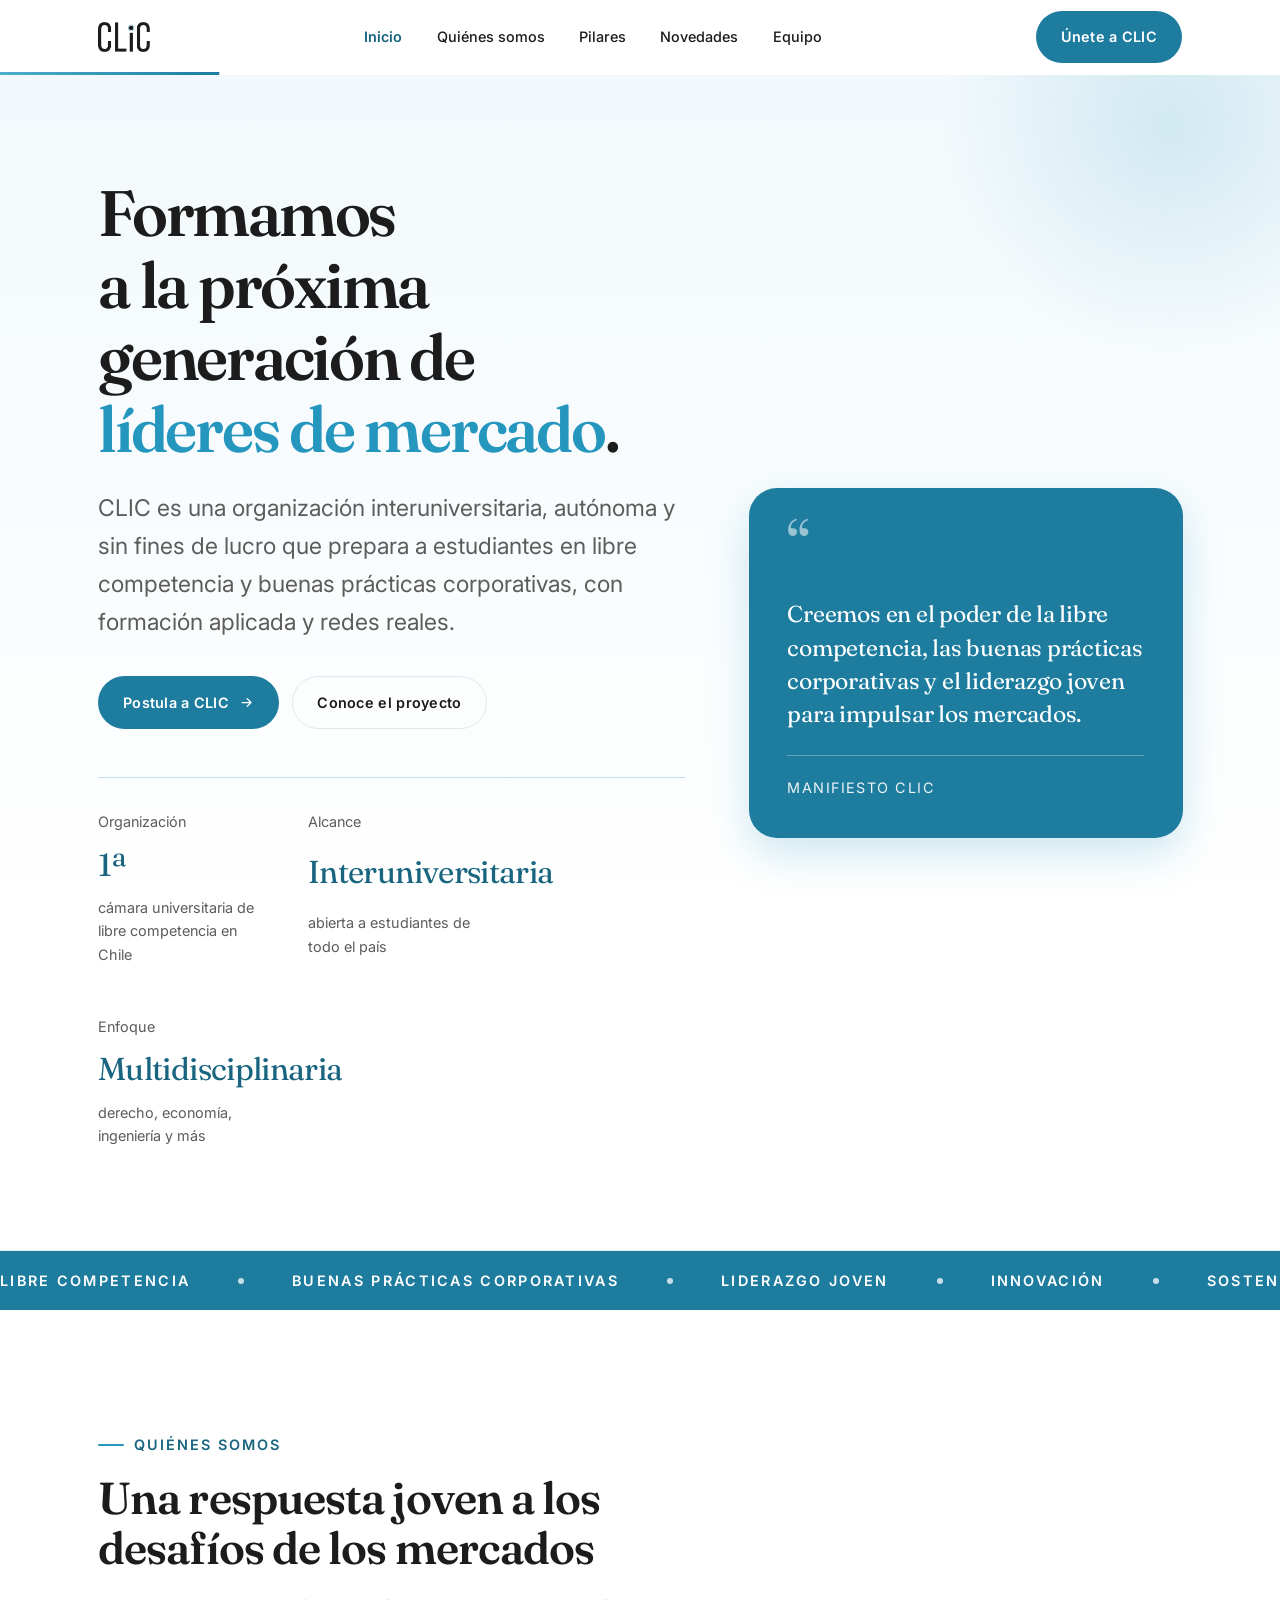
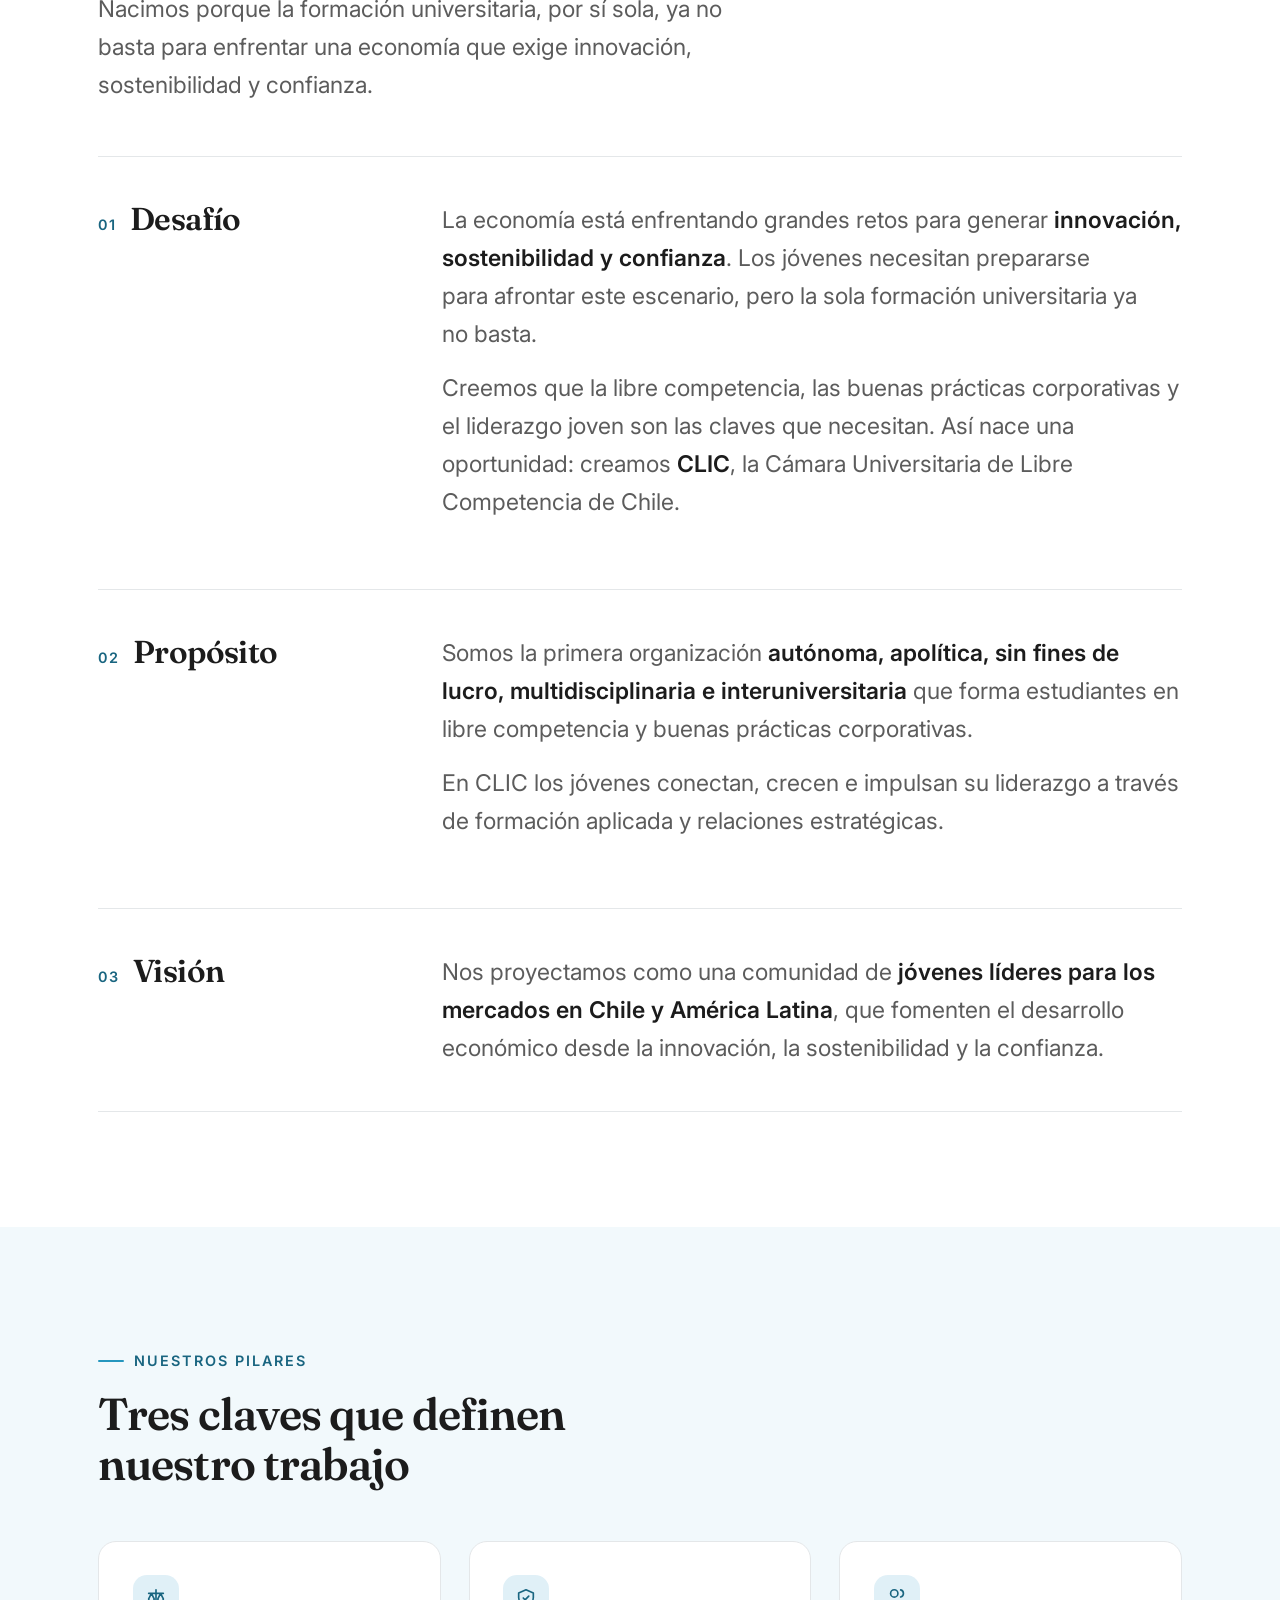
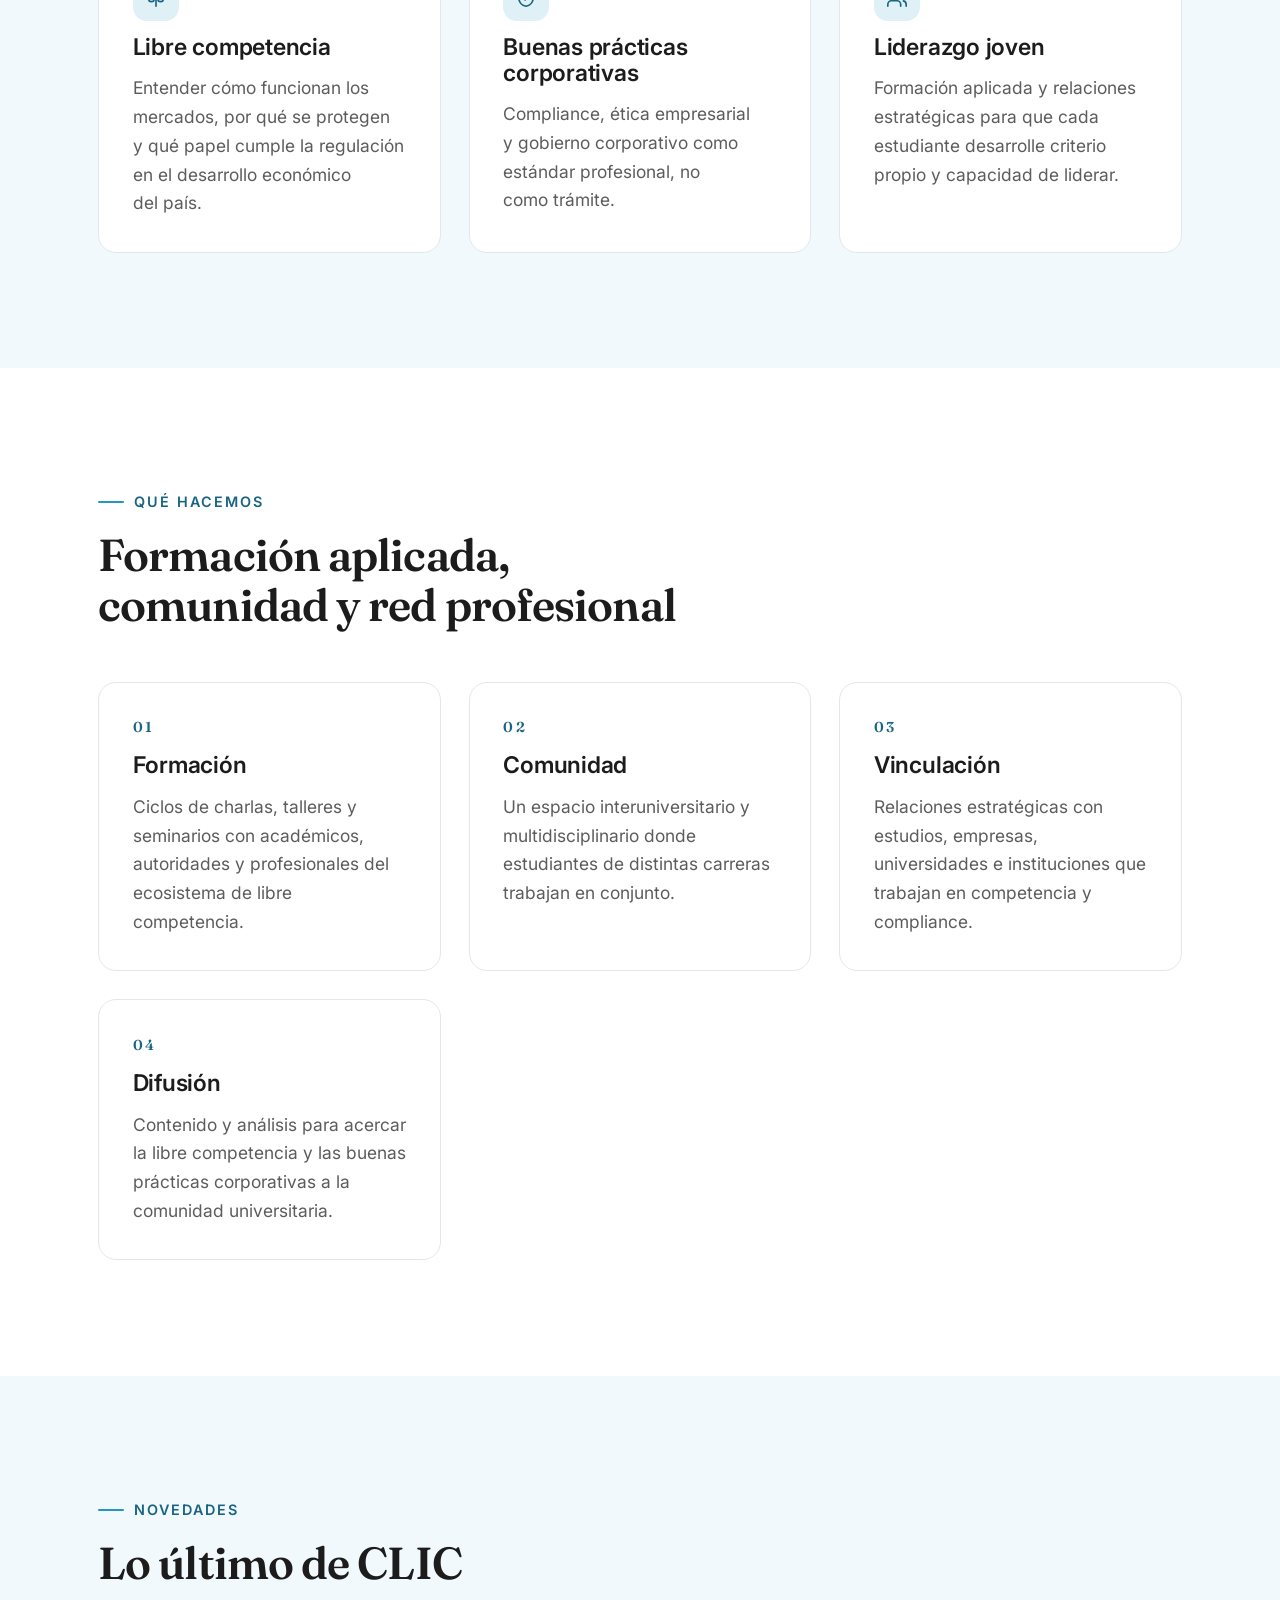
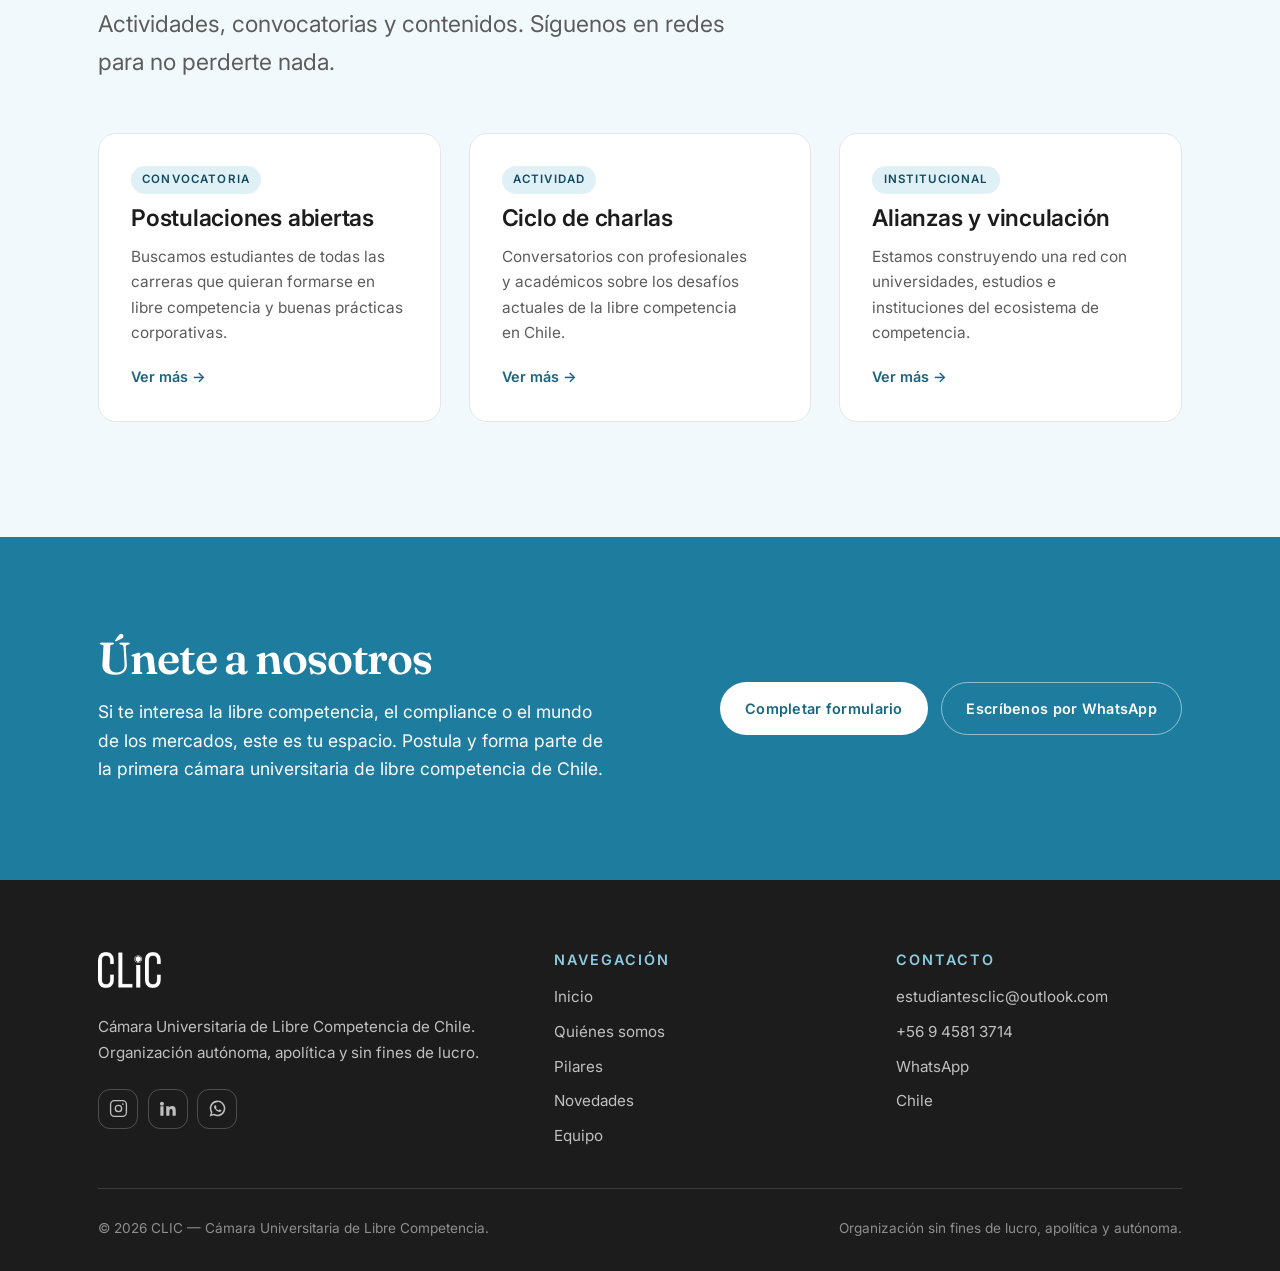
==== commit 91cba6db: "feat: quitar el rotulo del logo y el badge del hero - Se elimina 'Camara Universitaria / de Libre Co" ====
--- a/index.html
+++ b/index.html
@@ -38,6 +38,9 @@
 
   <link rel="stylesheet" href="assets/css/styles.css" />
 
+  <!-- Datos de la organización para buscadores. Se generan desde
+       data/contacto.json — no editar a mano. -->
+  <!-- clic:inicio datos-organizacion -->
   <script type="application/ld+json">
   {
     "@context": "https://schema.org",
@@ -54,6 +57,7 @@
     ]
   }
   </script>
+  <!-- clic:fin datos-organizacion -->
 </head>
 
 <body>
@@ -65,8 +69,6 @@
       <a class="brand" href="index.html" aria-label="CLIC — inicio">
         <img class="brand__logo" src="assets/img/logo-oscuro.png" alt="CLIC"
              width="408" height="234" />
-        <span class="brand__rule" aria-hidden="true"></span>
-        <span class="brand__tag">Cámara Universitaria<br />de Libre Competencia</span>
       </a>
 
       <button class="nav-toggle" id="nav-toggle" type="button"
@@ -99,22 +101,17 @@
         <div>
           <!-- El hero entra secuenciado al cargar. --seq es el turno de cada
                pieza; el retardo lo calcula el CSS (80ms + seq × 90ms). -->
-          <p class="hero__badge hero-anim" style="--seq: 0">
-            <span class="dot" aria-hidden="true"></span>
-            Primera cámara universitaria de libre competencia de Chile
-          </p>
-
-          <h1 class="hero__title hero-anim" style="--seq: 1">
+          <h1 class="hero__title hero-anim" style="--seq: 0">
             Formamos a la próxima generación de <em>líderes de mercado</em>.
           </h1>
 
-          <p class="hero__text hero-anim" style="--seq: 2">
+          <p class="hero__text hero-anim" style="--seq: 1">
             CLIC es una organización interuniversitaria, autónoma y sin fines de lucro
             que prepara a estudiantes en libre competencia y buenas prácticas
             corporativas, con formación aplicada y redes reales.
           </p>
 
-          <div class="hero__actions hero-anim" style="--seq: 3">
+          <div class="hero__actions hero-anim" style="--seq: 2">
             <a class="btn btn--accent" href="#unete">
               Postula a CLIC
               <svg viewBox="0 0 24 24" fill="none" stroke="currentColor" stroke-width="2"
@@ -125,7 +122,7 @@
             <a class="btn btn--ghost" href="#proposito">Conoce el proyecto</a>
           </div>
 
-          <dl class="hero__stats hero-anim" style="--seq: 4">
+          <dl class="hero__stats hero-anim" style="--seq: 3">
             <div class="stat">
               <dt class="stat__label">Organización</dt>
               <!-- data-count activa el contador animado al entrar en pantalla.
@@ -147,7 +144,7 @@
           </dl>
         </div>
 
-        <figure class="quote-card hero-anim hero-anim--settle" style="--seq: 3">
+        <figure class="quote-card hero-anim hero-anim--settle" style="--seq: 2">
           <span class="quote-card__mark" aria-hidden="true">&ldquo;</span>
           <blockquote>
             Creemos en el poder de la libre competencia, las buenas prácticas
@@ -353,8 +350,11 @@
           </p>
         </div>
 
-        <!-- TODO: reemplazar estas tarjetas por las novedades reales de CLIC. -->
+        <!-- Estas tarjetas se generan desde data/novedades/ cada vez que
+             alguien guarda una novedad en el panel. No editar a mano: los
+             cambios se perderían en la siguiente publicación. -->
         <div class="grid">
+          <!-- clic:inicio novedades -->
           <a class="news-card reveal reveal--card" href="https://www.instagram.com/clic.cl" target="_blank" rel="noopener noreferrer">
             <span class="news-card__tag">Convocatoria</span>
             <h3 class="news-card__title">Postulaciones abiertas</h3>
@@ -375,6 +375,7 @@
             <p>Estamos construyendo una red con universidades, estudios e instituciones del ecosistema de competencia.</p>
             <span class="news-card__more">Ver más &rarr;</span>
           </a>
+          <!-- clic:fin novedades -->
         </div>
       </div>
     </section>
@@ -424,7 +425,9 @@
             autónoma, apolítica y sin fines de lucro.
           </p>
 
+          <!-- Redes y contacto se generan desde data/contacto.json. -->
           <div class="socials">
+            <!-- clic:inicio redes -->
             <a href="https://www.instagram.com/clic.cl" target="_blank" rel="noopener noreferrer" aria-label="Instagram de CLIC">
               <svg viewBox="0 0 24 24" fill="none" stroke="currentColor" stroke-width="1.7"
                    stroke-linecap="round" stroke-linejoin="round" aria-hidden="true">
@@ -443,6 +446,7 @@
                 <path d="M12.04 2C6.6 2 2.2 6.4 2.2 11.84c0 1.9.5 3.68 1.38 5.22L2 22l5.06-1.52a9.8 9.8 0 0 0 4.98 1.34h.01c5.43 0 9.84-4.4 9.84-9.84 0-2.63-1.02-5.1-2.88-6.96A9.76 9.76 0 0 0 12.04 2Zm0 1.9c2.12 0 4.1.83 5.6 2.33a7.86 7.86 0 0 1 2.32 5.6c0 4.38-3.55 7.94-7.93 7.94a7.9 7.9 0 0 1-4.04-1.11l-.29-.17-2.99.9.9-2.92-.19-.3a7.86 7.86 0 0 1-1.21-4.2c0-4.38 3.56-7.94 7.94-7.94Zm-3 3.9c-.15 0-.4.06-.6.28-.21.22-.8.78-.8 1.9s.82 2.2.93 2.36c.12.15 1.6 2.44 3.87 3.42.54.24.96.38 1.29.48.54.18 1.03.15 1.42.09.44-.06 1.34-.55 1.53-1.08.19-.53.19-.98.13-1.08-.06-.09-.21-.15-.44-.27-.23-.11-1.34-.66-1.55-.74-.21-.07-.36-.11-.51.12-.15.22-.58.73-.71.88-.13.15-.26.17-.49.06-.23-.12-.96-.36-1.83-1.13-.68-.6-1.13-1.35-1.27-1.57-.13-.23-.01-.35.1-.46.11-.1.23-.27.35-.4.11-.14.15-.23.23-.39.08-.15.04-.28-.02-.4-.06-.11-.5-1.23-.7-1.68-.18-.44-.36-.38-.5-.39h-.43Z" />
               </svg>
             </a>
+            <!-- clic:fin redes -->
           </div>
         </div>
 
@@ -460,10 +464,12 @@
         <div>
           <h2 class="footer__title">Contacto</h2>
           <ul class="footer__list">
+            <!-- clic:inicio contacto-lista -->
             <li><a href="mailto:estudiantesclic@outlook.com">estudiantesclic@outlook.com</a></li>
             <li><a href="tel:+56945813714">+56 9 4581 3714</a></li>
             <li><a href="https://wa.me/56945813714" target="_blank" rel="noopener noreferrer">WhatsApp</a></li>
             <li>Chile</li>
+            <!-- clic:fin contacto-lista -->
           </ul>
         </div>
       </div>
--- a/assets/css/styles.css
+++ b/assets/css/styles.css
@@ -291,7 +291,6 @@
 @media (min-width: 861px) {
   .site-header.is-compact { --header-min: 60px; }
   .site-header.is-compact .brand__logo { transform: scale(0.86); }
-  .site-header.is-compact .brand__tag { opacity: 0; }
 }
 
 /* --- Barra de progreso de lectura --------------------------------------- */
@@ -336,22 +335,6 @@
 }
 
 .brand:hover .brand__logo { opacity: 0.82; }
-
-.brand__rule { width: 1px; height: 26px; background: var(--line); }
-
-.brand__tag {
-  font-size: 0.66rem;
-  font-weight: 500;
-  line-height: 1.35;
-  letter-spacing: 0.09em;
-  text-transform: uppercase;
-  color: var(--ink-soft);
-  transition: opacity var(--dur) var(--ease-soft);
-}
-
-@media (max-width: 520px) {
-  .brand__rule, .site-header .brand__tag { display: none; }
-}
 
 .nav { display: flex; align-items: center; gap: 0.35rem; }
 
@@ -853,6 +836,11 @@
   transition: transform var(--dur) var(--ease-out), box-shadow var(--dur) var(--ease-out);
 }
 
+/* El avatar puede ser iniciales (span) o una foto subida desde el panel (img).
+   Con object-fit la foto llena el cuadro sin deformarse, sea cual sea su
+   proporción original. */
+img.member__avatar { object-fit: cover; }
+
 .member:hover .member__avatar {
   transform: scale(1.05) rotate(-3deg);
   box-shadow: var(--shadow-blue);
@@ -905,8 +893,6 @@
 
 .footer__about { max-width: 40ch; margin-top: 1.1rem; font-size: 0.95rem; }
 .site-footer .brand__logo { height: 36px; }
-.site-footer .brand__rule { background: rgba(255, 255, 255, 0.2); }
-.site-footer .brand__tag { color: rgba(255, 255, 255, 0.55); }
 
 .footer__title {
   margin-bottom: 1rem;
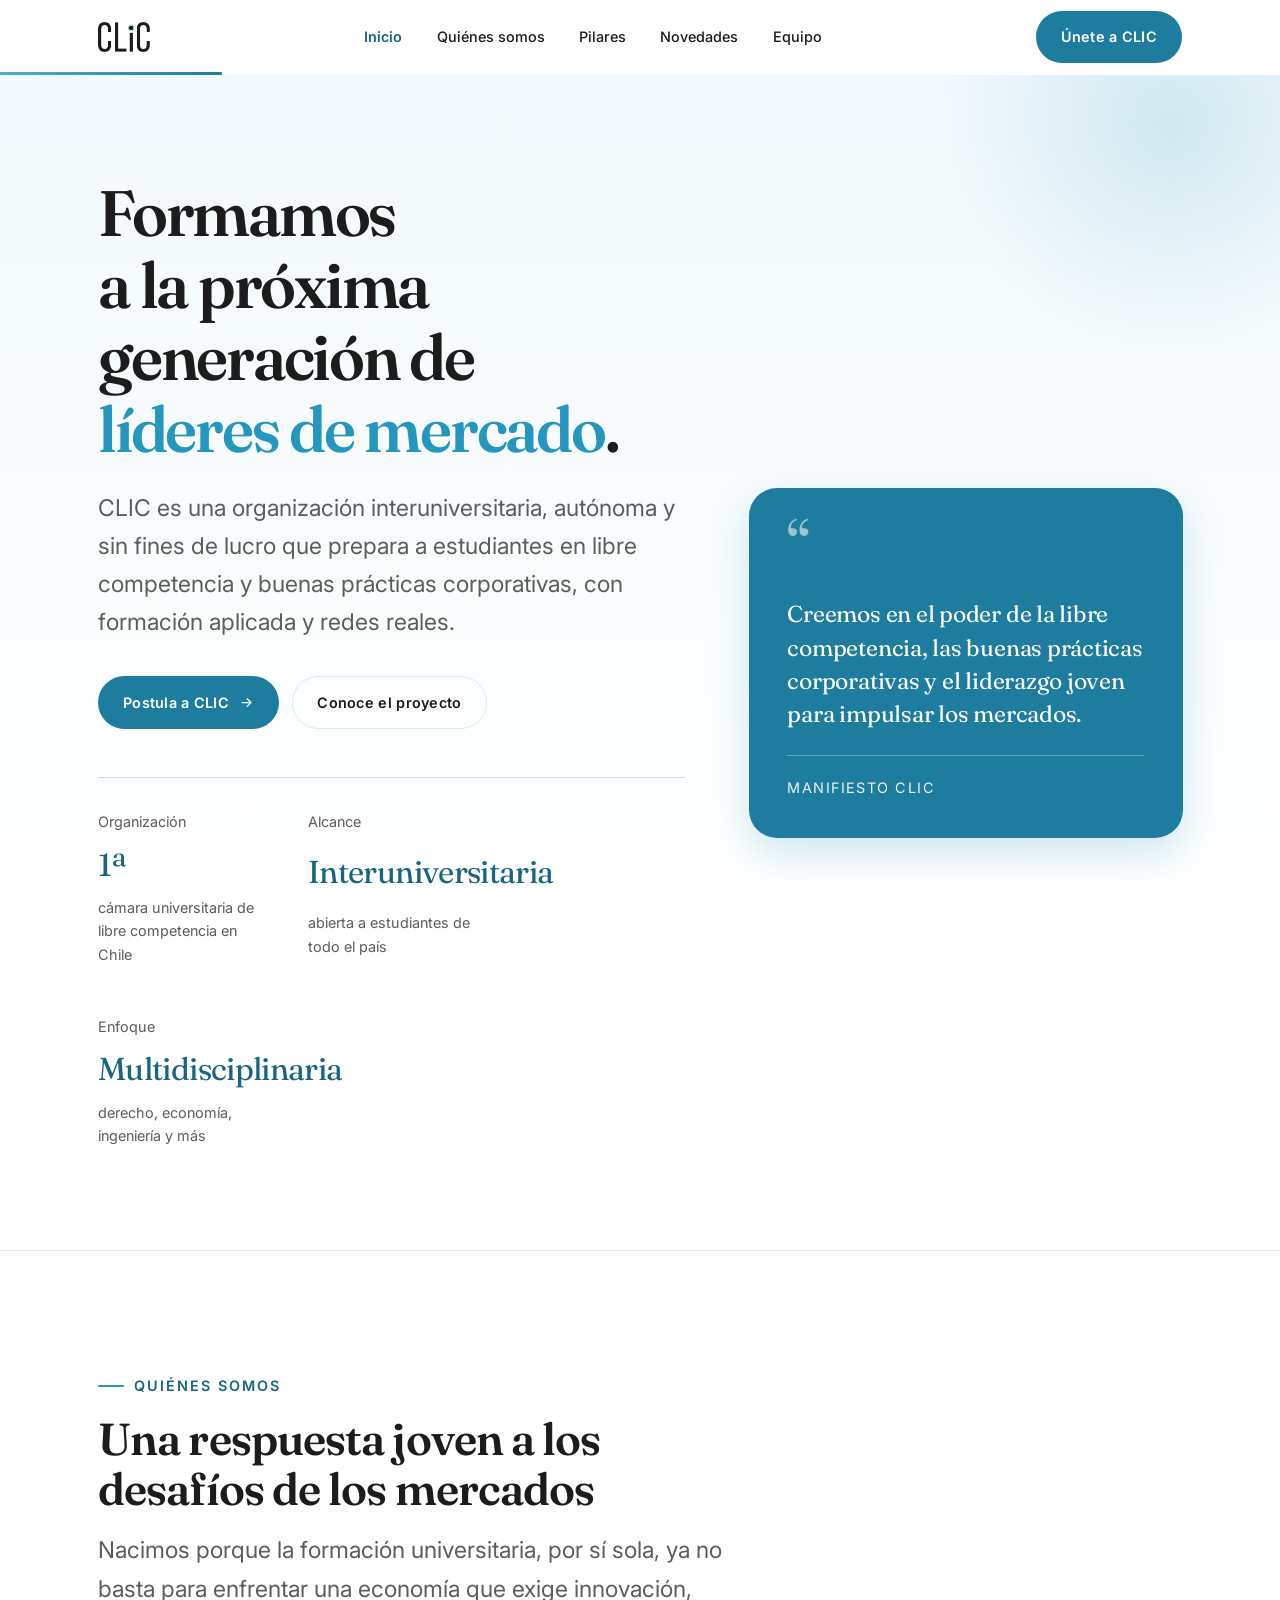
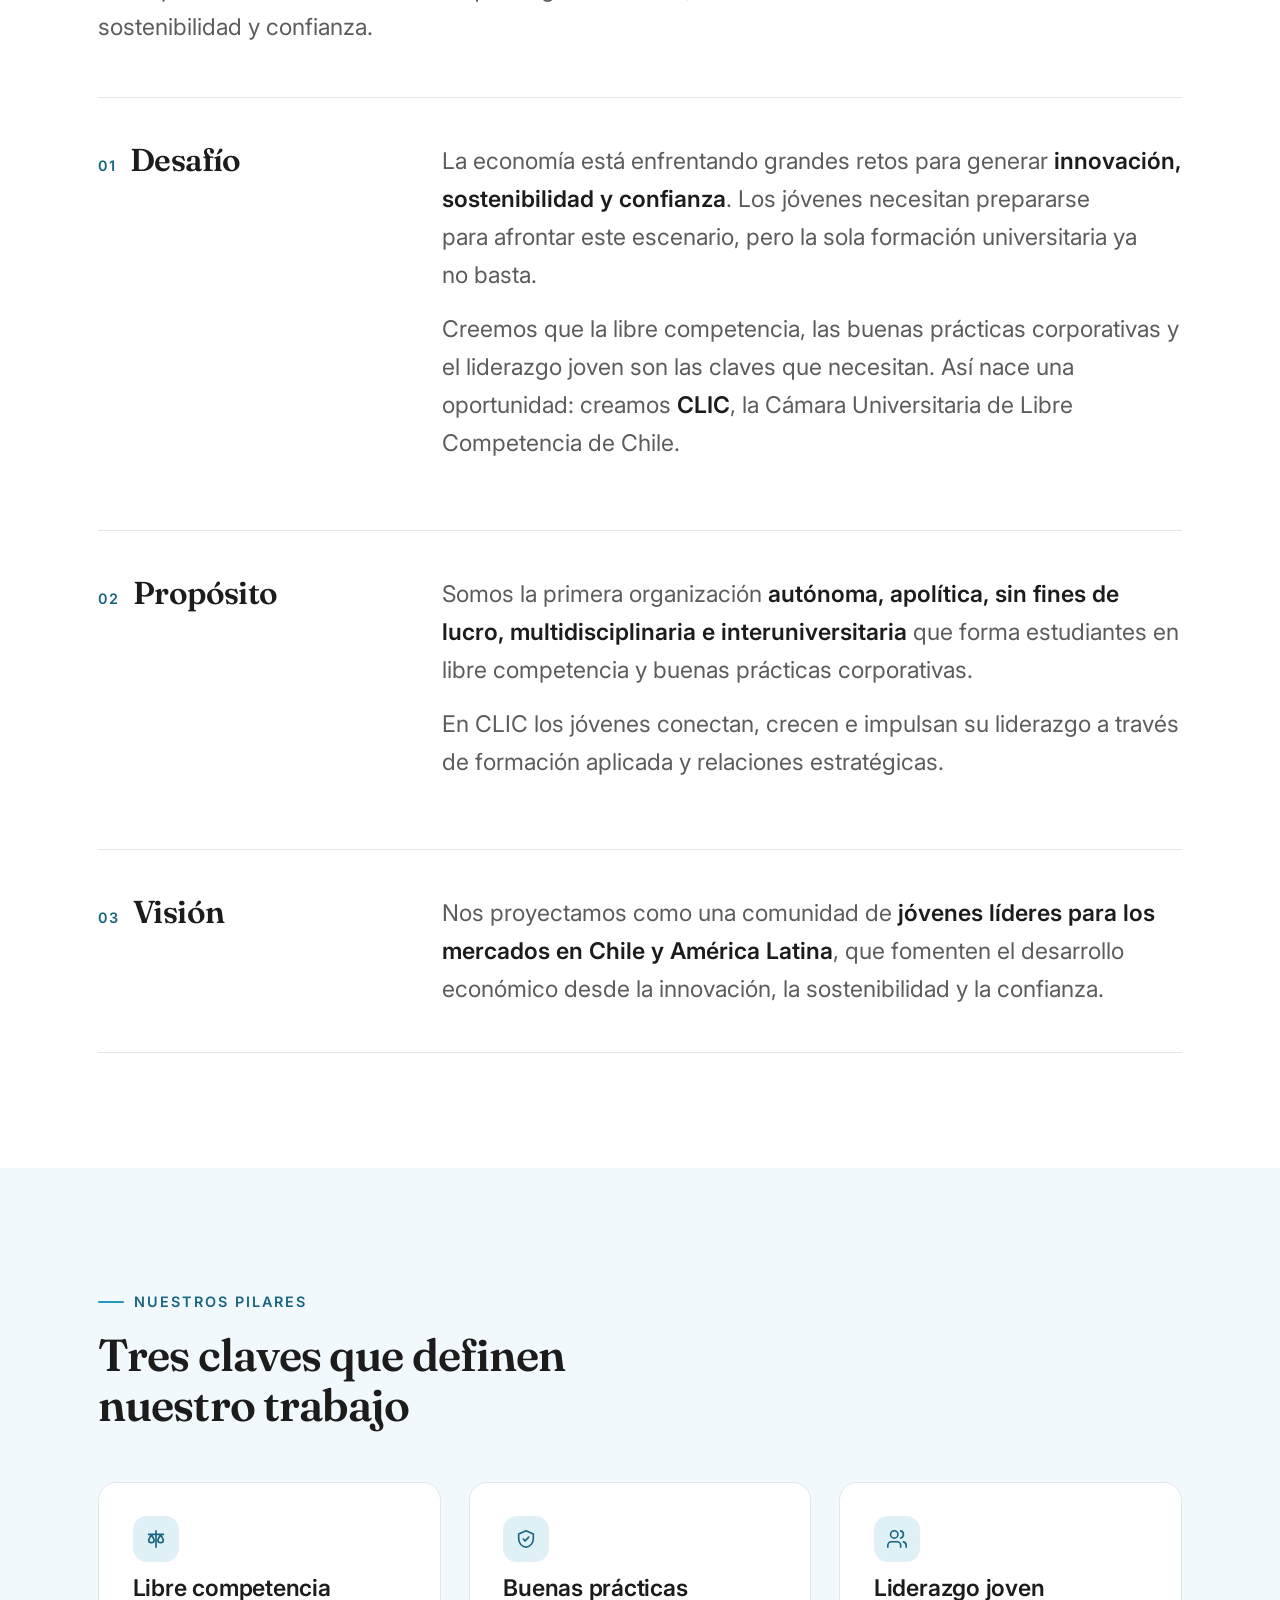
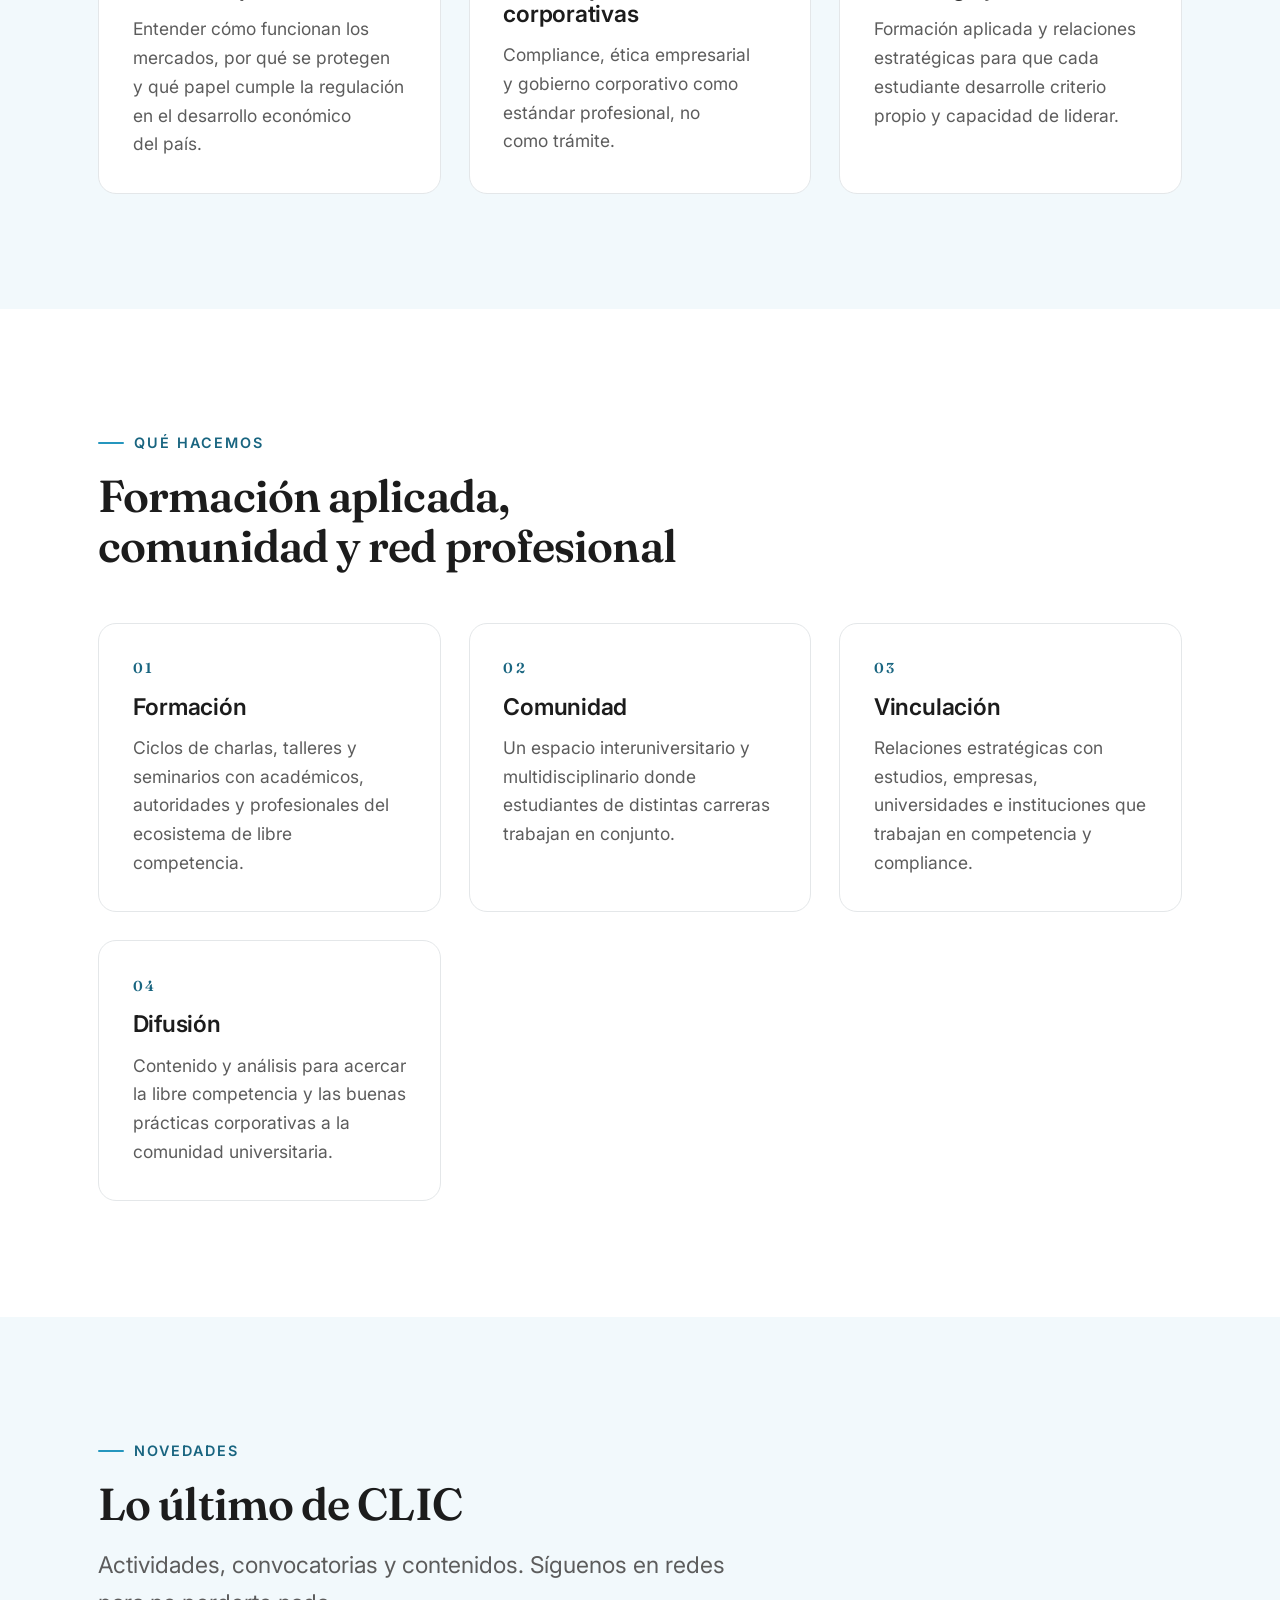
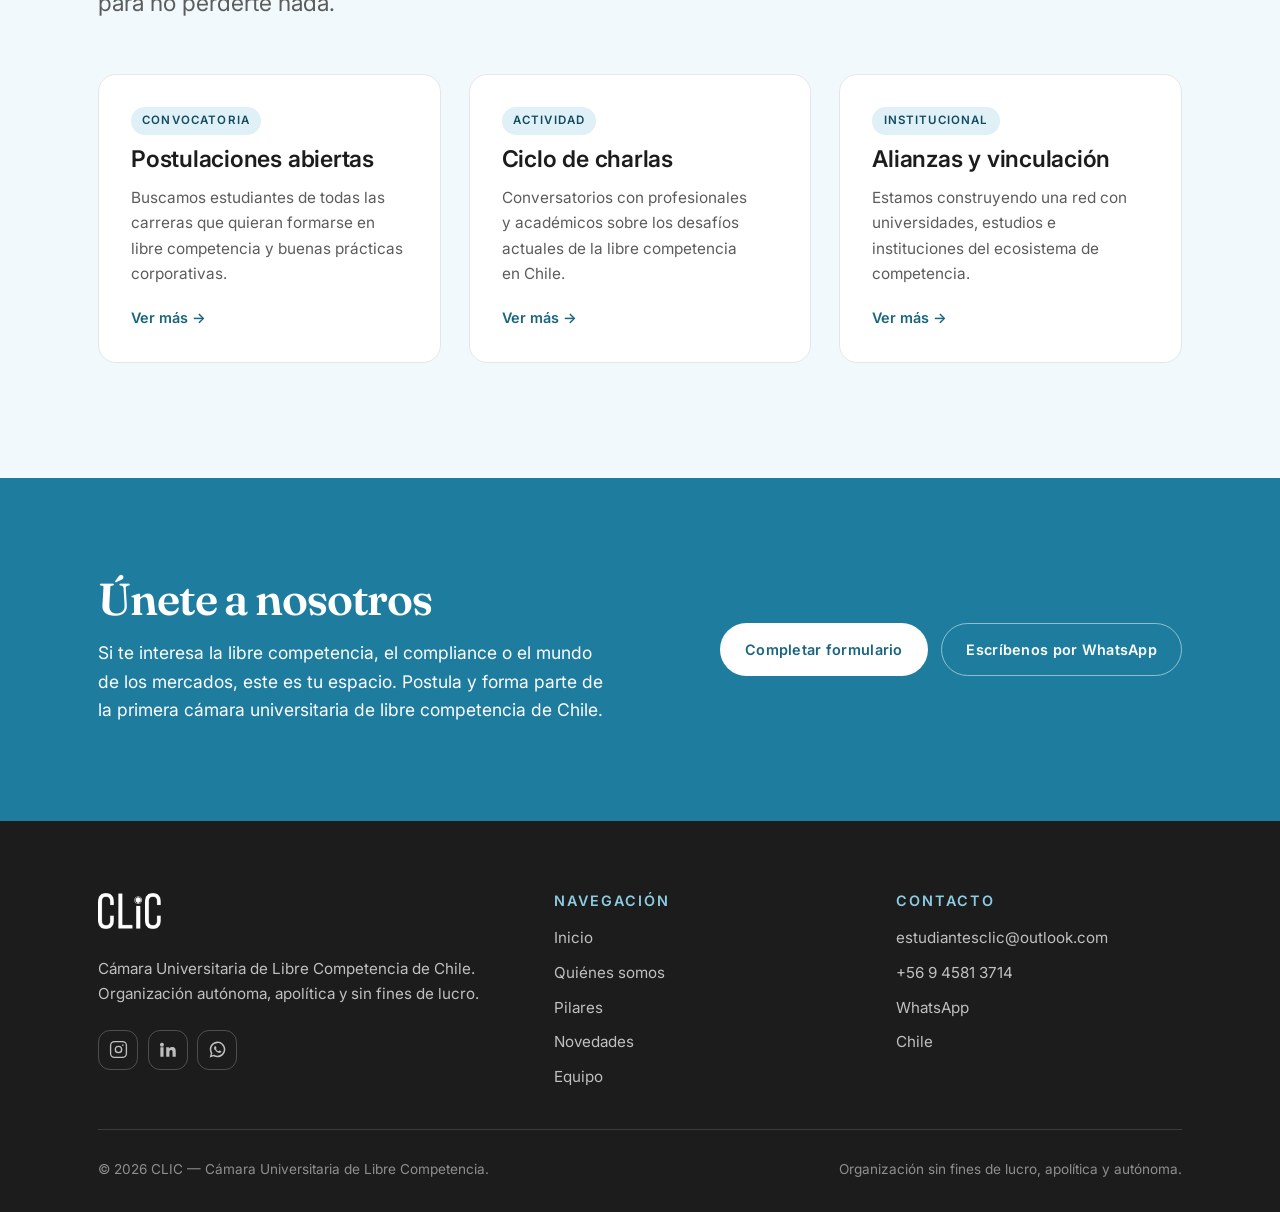
==== commit 035e6a7c: "feat: quitar la marquesina de pilares - Se elimina la banda azul con 'Libre competencia / Buenas pra" ====
--- a/index.html
+++ b/index.html
@@ -155,18 +155,6 @@
       </div>
     </section>
 
-    <!-- ===================== MARQUESINA ===================== -->
-    <div class="marquee" aria-hidden="true">
-      <div class="marquee__track">
-        <span>Libre competencia</span><span>Buenas prácticas corporativas</span>
-        <span>Liderazgo joven</span><span>Innovación</span>
-        <span>Sostenibilidad</span><span>Confianza</span>
-        <span>Libre competencia</span><span>Buenas prácticas corporativas</span>
-        <span>Liderazgo joven</span><span>Innovación</span>
-        <span>Sostenibilidad</span><span>Confianza</span>
-      </div>
-    </div>
-
     <!-- ===================== DESAFÍO / PROPÓSITO / VISIÓN ===================== -->
     <section class="section" id="proposito">
       <div class="wrap">
--- a/assets/css/styles.css
+++ b/assets/css/styles.css
@@ -121,7 +121,7 @@
 }
 
 /* El tratamiento de `prefers-reduced-motion` está centralizado al final del
-   archivo (sección 13), para que gane sobre todas las reglas anteriores. */
+   archivo (sección 12), para que gane sobre todas las reglas anteriores. */
 
 /* --------------------------------------------------------------------------
    3. Utilidades de layout
@@ -582,44 +582,7 @@
 }
 
 /* --------------------------------------------------------------------------
-   7. Marquesina de pilares (banda azul)
-   -------------------------------------------------------------------------- */
-.marquee {
-  overflow: hidden;
-  padding-block: 1.1rem;
-  background: var(--accent-surface);
-  color: var(--white);
-}
-
-.marquee__track {
-  display: flex;
-  gap: 3rem;
-  width: max-content;
-  animation: marquee 34s linear infinite;
-  font-size: var(--step--1);
-  font-weight: 600;
-  letter-spacing: 0.16em;
-  text-transform: uppercase;
-  white-space: nowrap;
-}
-
-.marquee__track span { display: inline-flex; align-items: center; gap: 3rem; }
-.marquee__track span::after {
-  content: "";
-  width: 6px; height: 6px;
-  border-radius: 50%;
-  background: rgba(255, 255, 255, 0.75);
-}
-
-.marquee:hover .marquee__track { animation-play-state: paused; }
-
-@keyframes marquee {
-  from { transform: translateX(0); }
-  to { transform: translateX(-50%); }
-}
-
-/* --------------------------------------------------------------------------
-   8. Tarjetas
+   7. Tarjetas
    -------------------------------------------------------------------------- */
 .grid {
   display: grid;
@@ -716,7 +679,7 @@
 .pillar__body strong { color: var(--ink); font-weight: 600; }
 
 /* --------------------------------------------------------------------------
-   9. Franja de llamada a la acción (azul sólido)
+   8. Franja de llamada a la acción (azul sólido)
    -------------------------------------------------------------------------- */
 .cta-band {
   padding-block: clamp(3.5rem, 8vw, 6rem);
@@ -743,7 +706,7 @@
 .cta-band__actions { display: flex; flex-wrap: wrap; gap: 0.85rem; }
 
 /* --------------------------------------------------------------------------
-   10. Novedades
+   9. Novedades
    -------------------------------------------------------------------------- */
 .news-card {
   display: flex;
@@ -795,7 +758,7 @@
 .news-card:hover .news-card__more { transform: translate3d(4px, 0, 0); }
 
 /* --------------------------------------------------------------------------
-   11. Equipo
+   10. Equipo
    -------------------------------------------------------------------------- */
 .team-grid {
   display: grid;
@@ -872,7 +835,7 @@
 .member__link svg { width: 17px; height: 17px; }
 
 /* --------------------------------------------------------------------------
-   12. Pie de página
+   11. Pie de página
    -------------------------------------------------------------------------- */
 .site-footer {
   padding-block: clamp(3rem, 6vw, 4.5rem) 2rem;
@@ -937,7 +900,7 @@
 }
 
 /* --------------------------------------------------------------------------
-   13. Movimiento: revelados, entrada del hero y parallax
+   12. Movimiento: revelados, entrada del hero y parallax
 
    Regla de oro de este bloque: el estado por defecto de todo es VISIBLE.
    Nada se oculta salvo que la clase `.js` esté presente en <html>, y esa clase
@@ -1023,8 +986,6 @@
 
   .hero::before { transform: none; }
 
-  .marquee__track { animation: none; transform: none; }
-
   .site-header__inner { transition: none; }
 
   *, *::before, *::after {
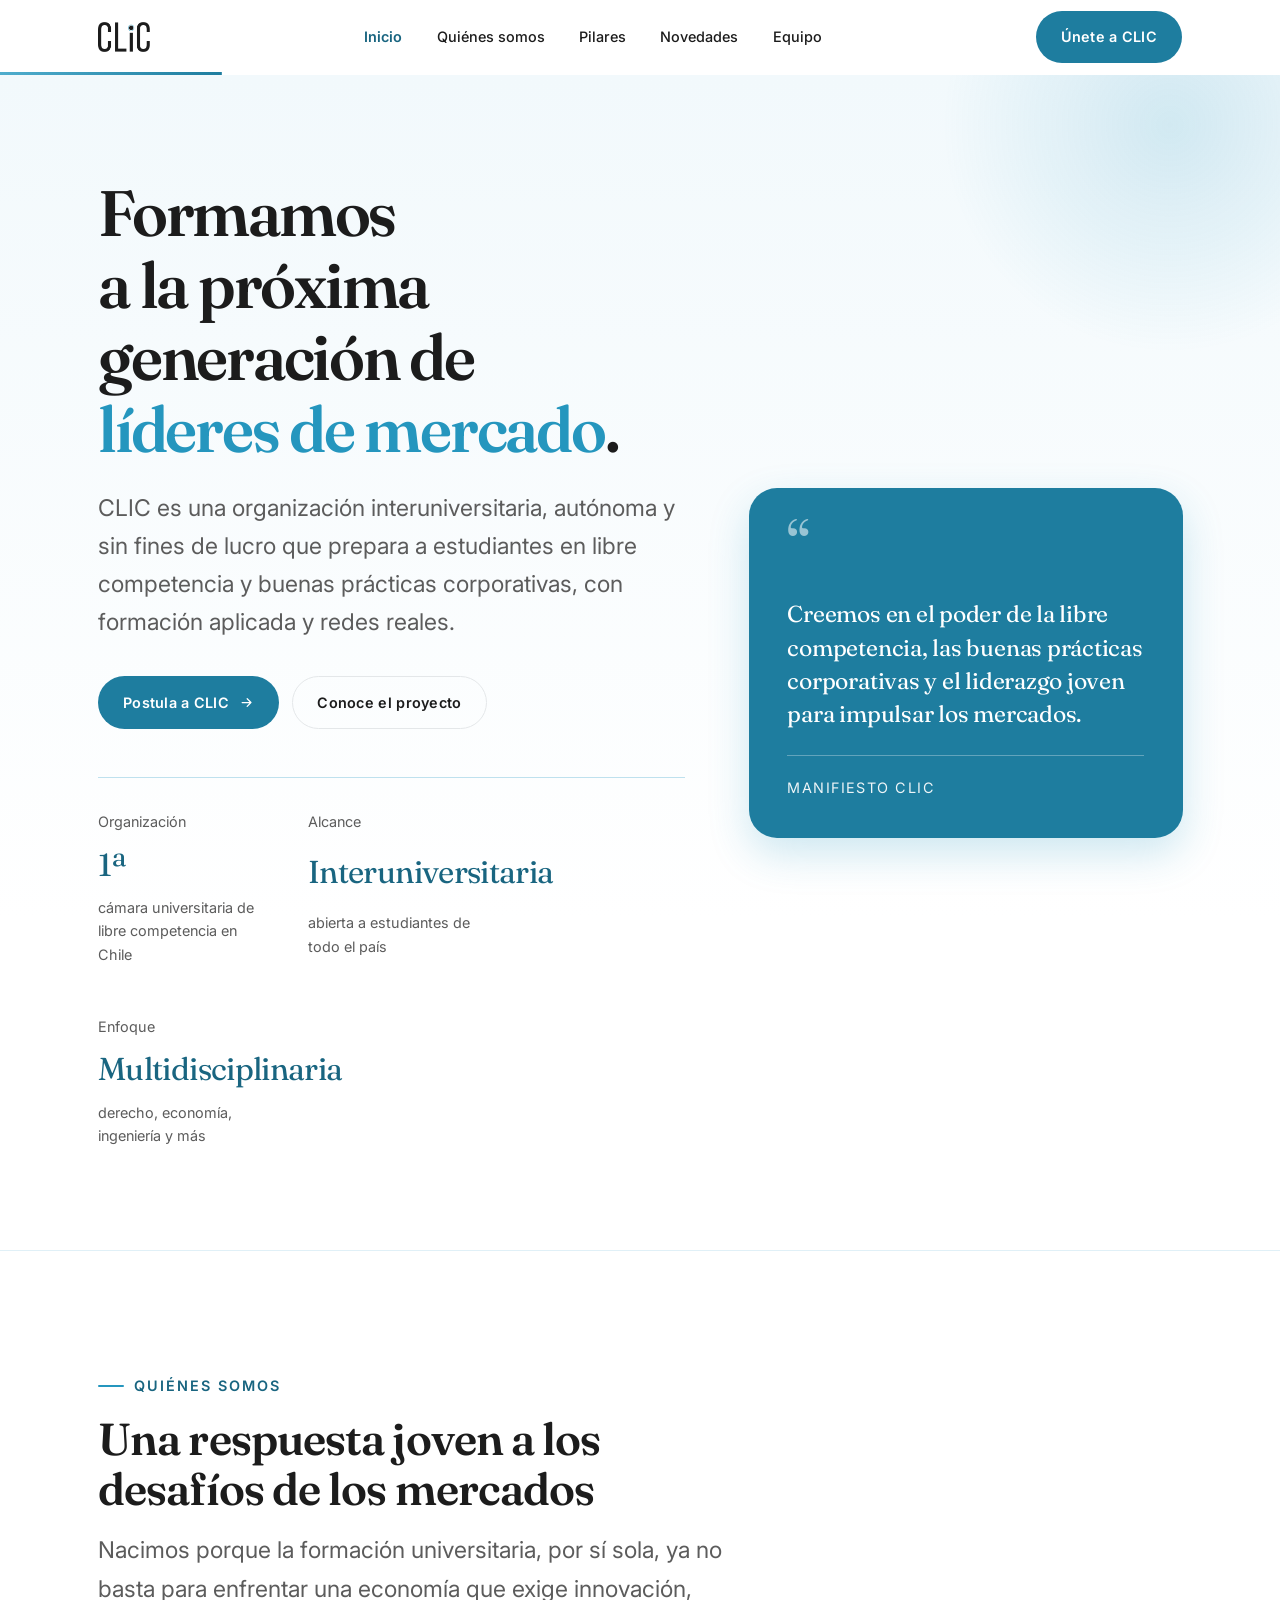
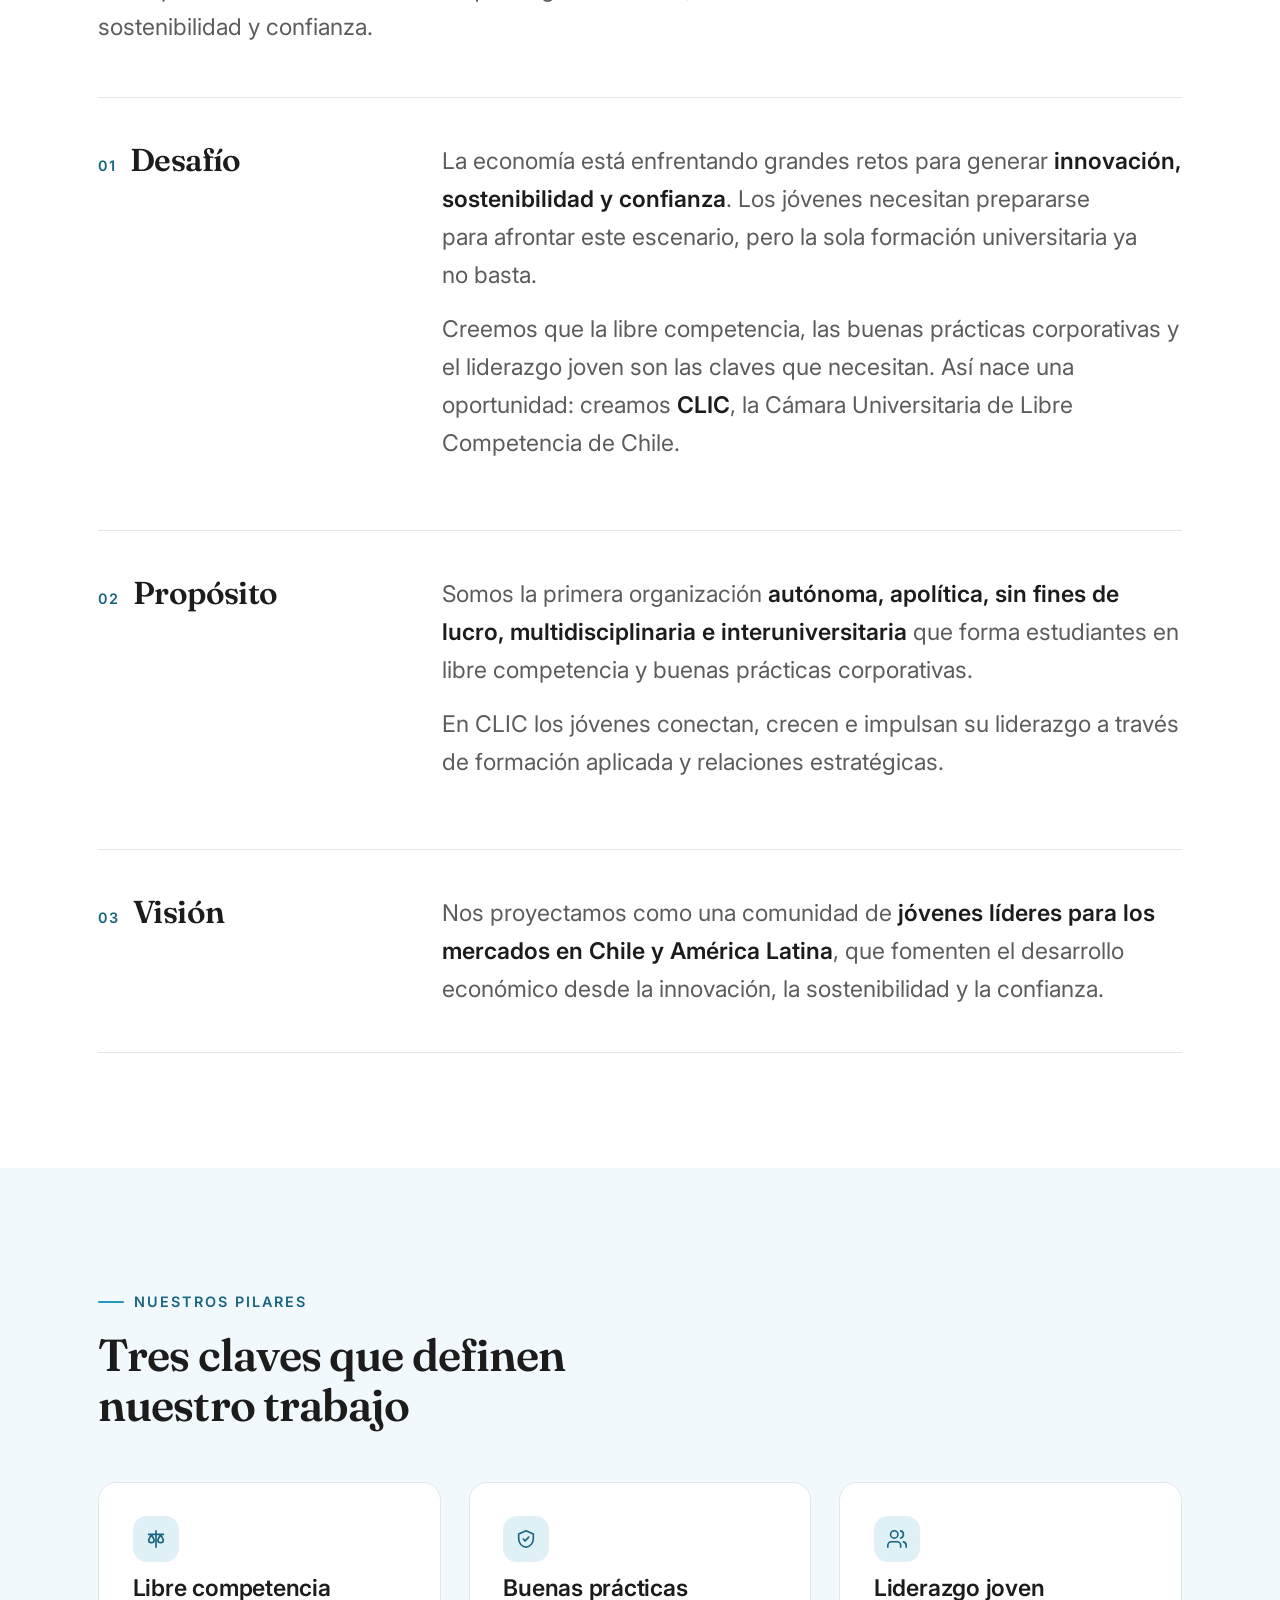
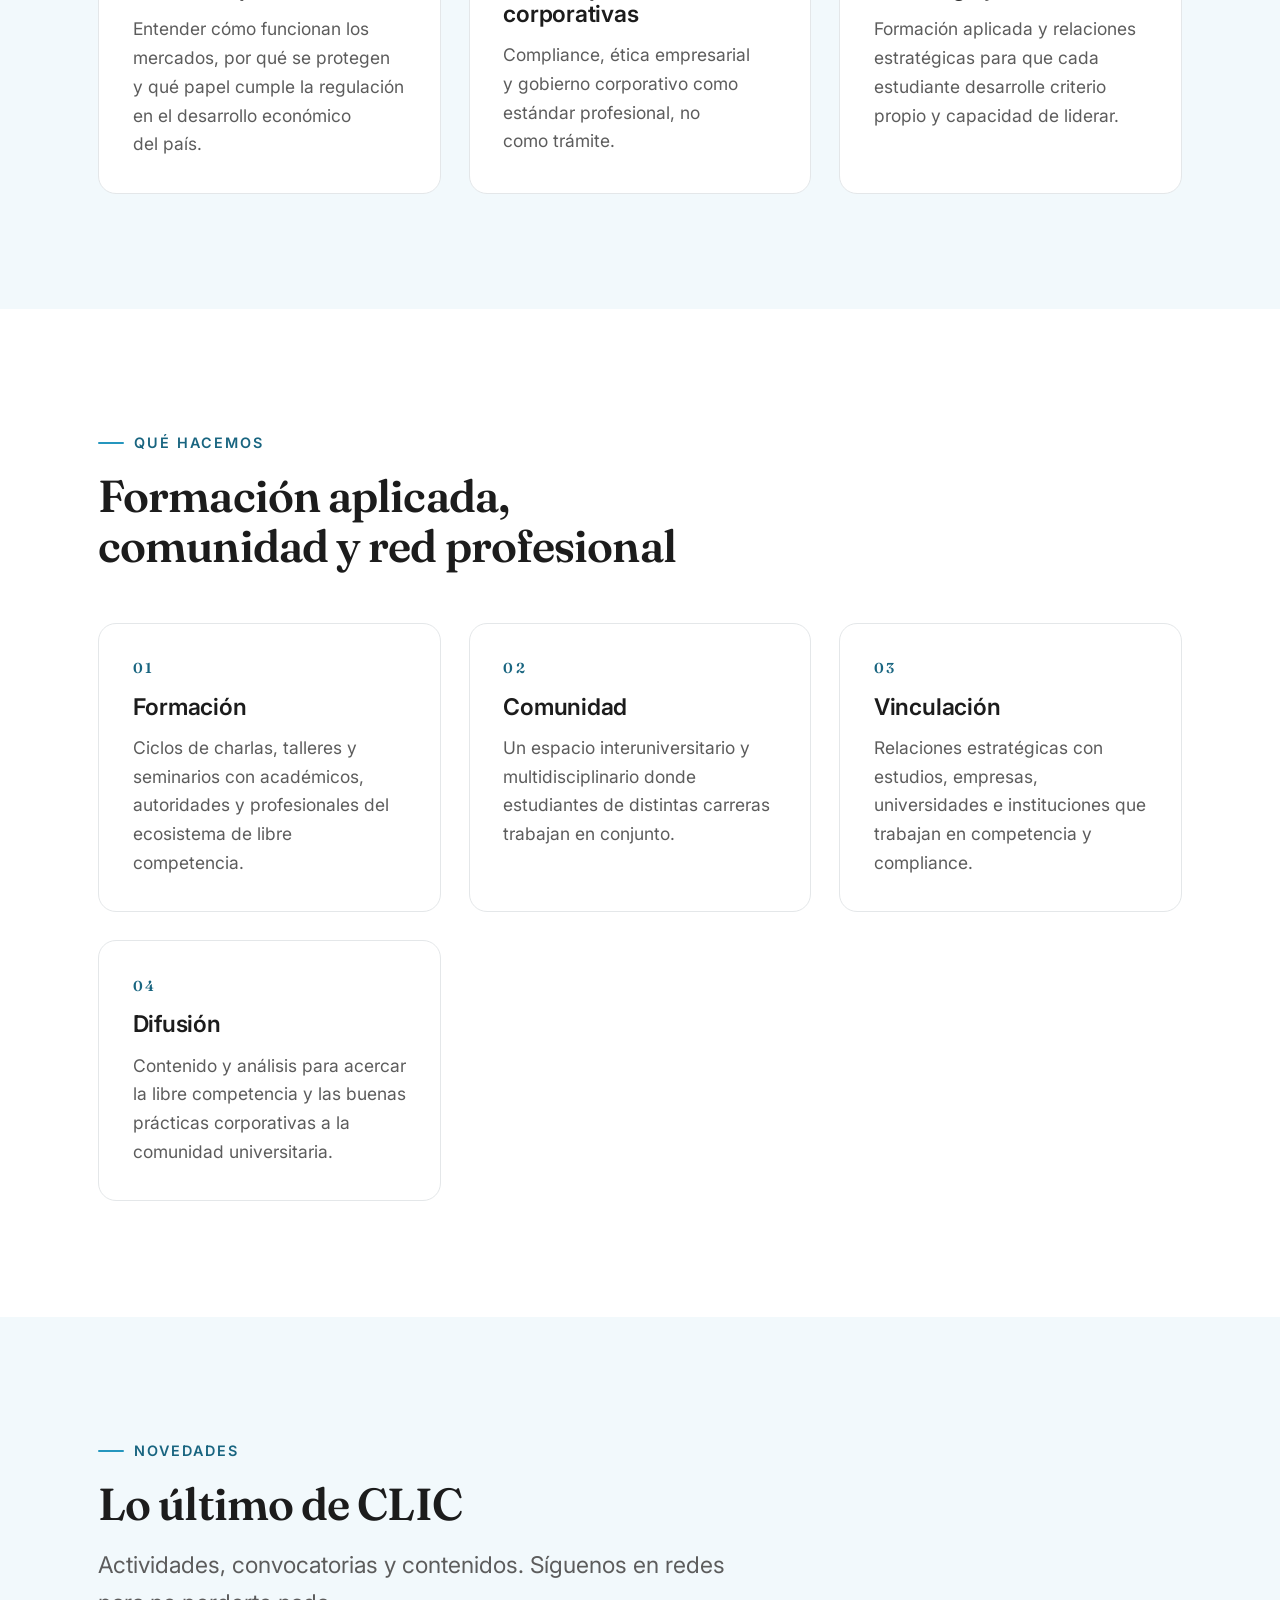
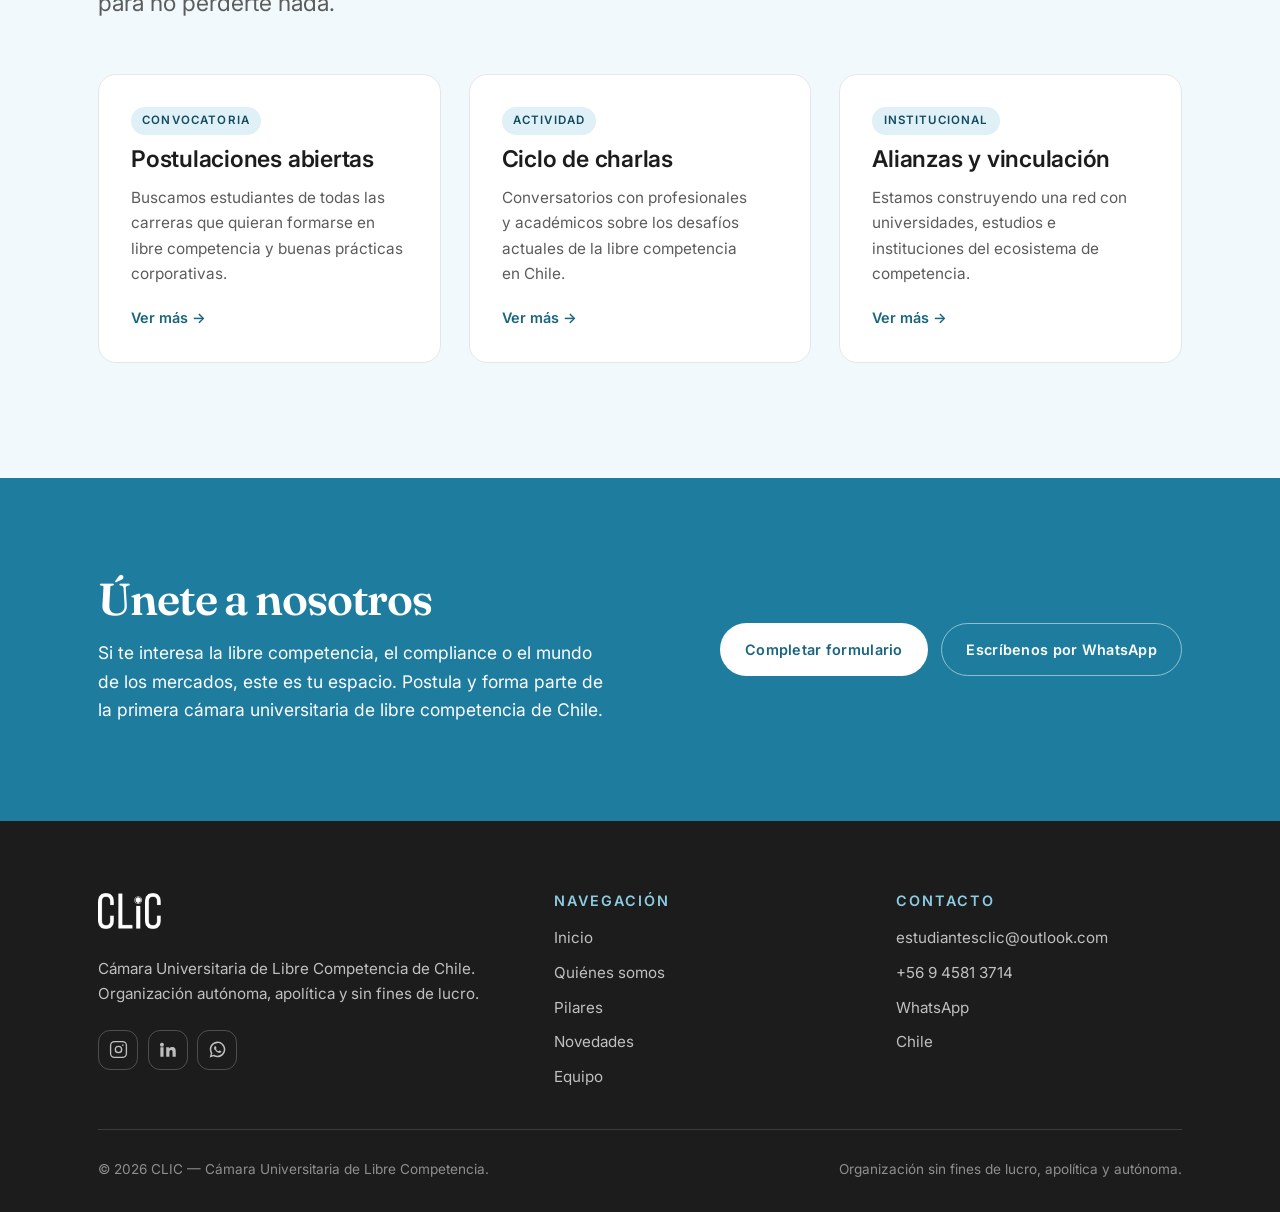
==== commit b5e12761: "chore: preparar el sitio para el dominio clic.org - Se agrega CNAME en la raiz con 'clic.org'. El wo" ====
--- a/index.html
+++ b/index.html
@@ -8,7 +8,7 @@
   <meta name="description" content="CLIC es la primera organización universitaria autónoma, apolítica y sin fines de lucro que forma estudiantes en libre competencia y buenas prácticas corporativas en Chile." />
   <meta name="author" content="CLIC — Cámara Universitaria de Libre Competencia" />
   <meta name="theme-color" content="#2596be" />
-  <link rel="canonical" href="https://clic-chile.cl/" />
+  <link rel="canonical" href="https://clic.org/" />
 
   <!-- Open Graph -->
   <meta property="og:type" content="website" />
@@ -16,8 +16,8 @@
   <meta property="og:site_name" content="CLIC" />
   <meta property="og:title" content="CLIC — Cámara Universitaria de Libre Competencia de Chile" />
   <meta property="og:description" content="Formamos jóvenes líderes en libre competencia y buenas prácticas corporativas." />
-  <meta property="og:url" content="https://clic-chile.cl/" />
-  <meta property="og:image" content="https://mrciro2002-droid.github.io/clic-web/assets/img/og-image.png" />
+  <meta property="og:url" content="https://clic.org/" />
+  <meta property="og:image" content="https://clic.org/assets/img/og-image.png" />
   <meta property="og:image:width" content="1200" />
   <meta property="og:image:height" content="630" />
   <meta property="og:image:alt" content="CLIC — Cámara Universitaria de Libre Competencia" />
